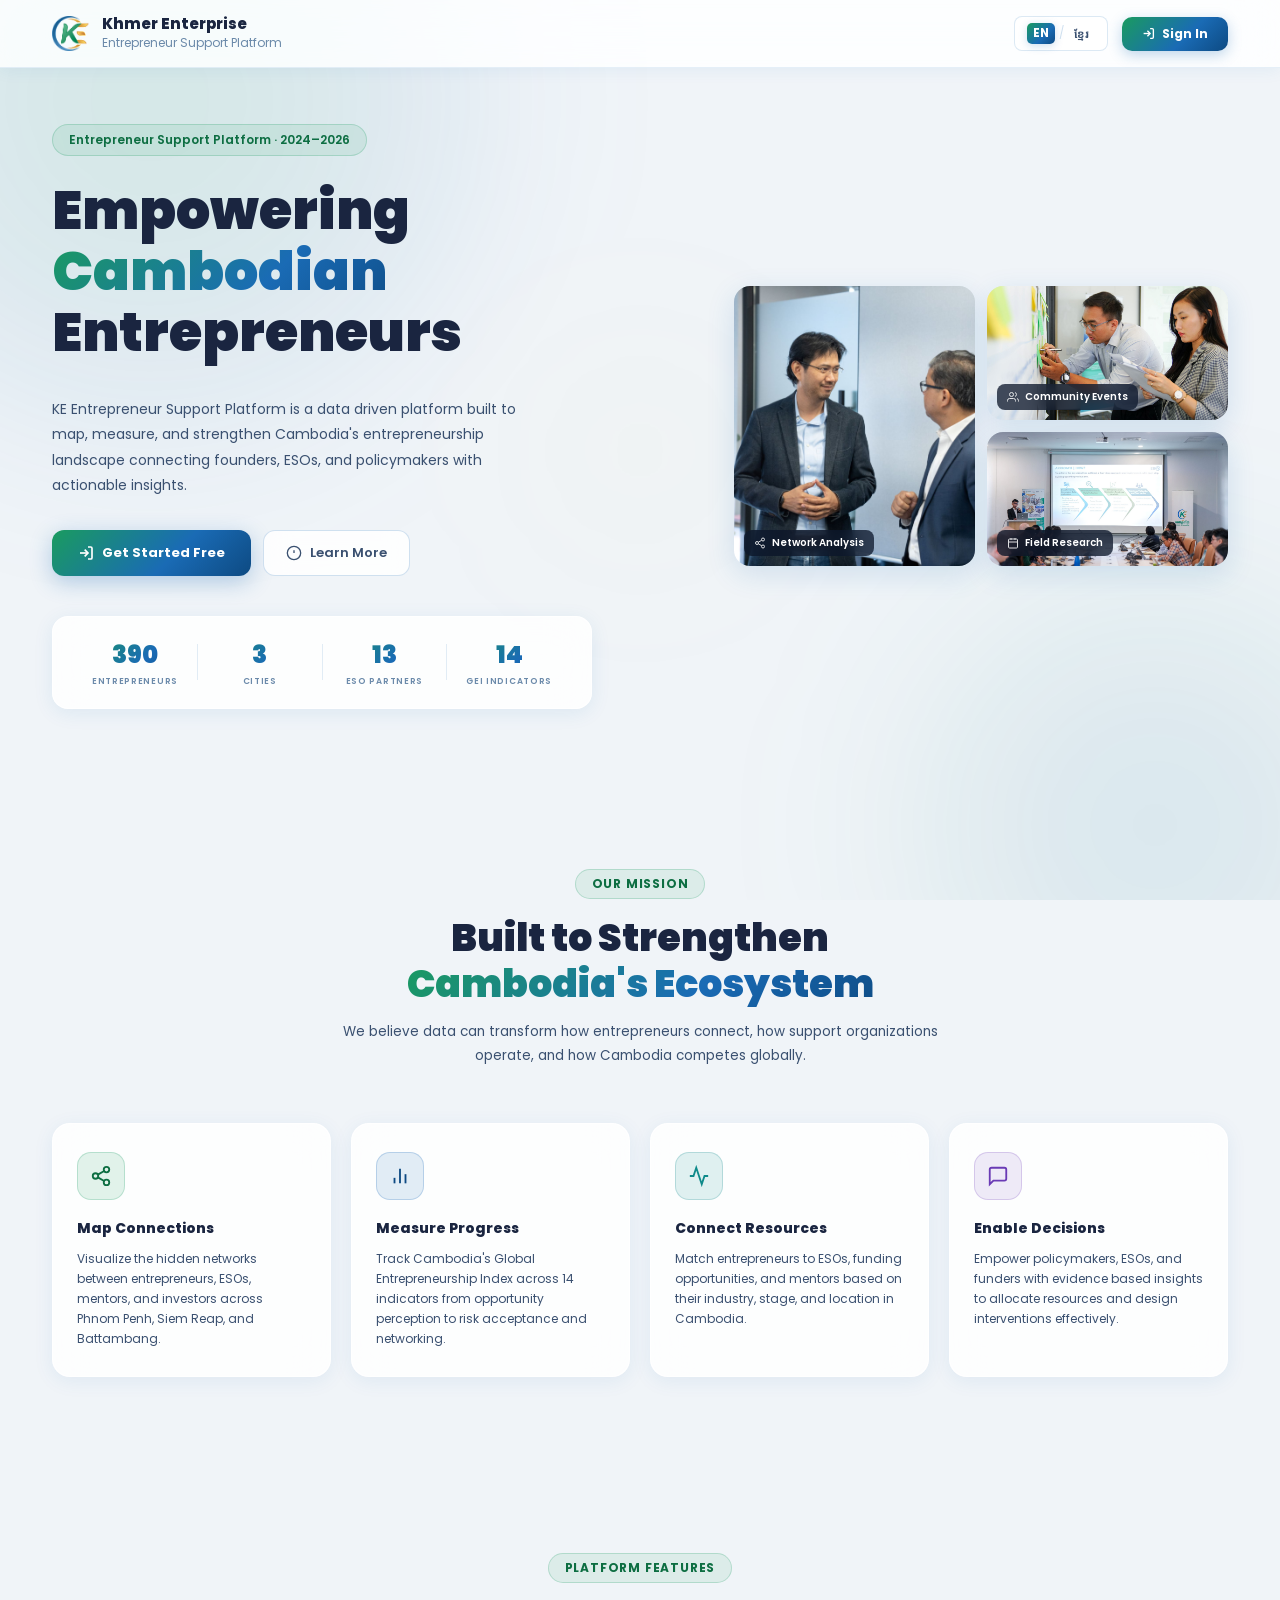
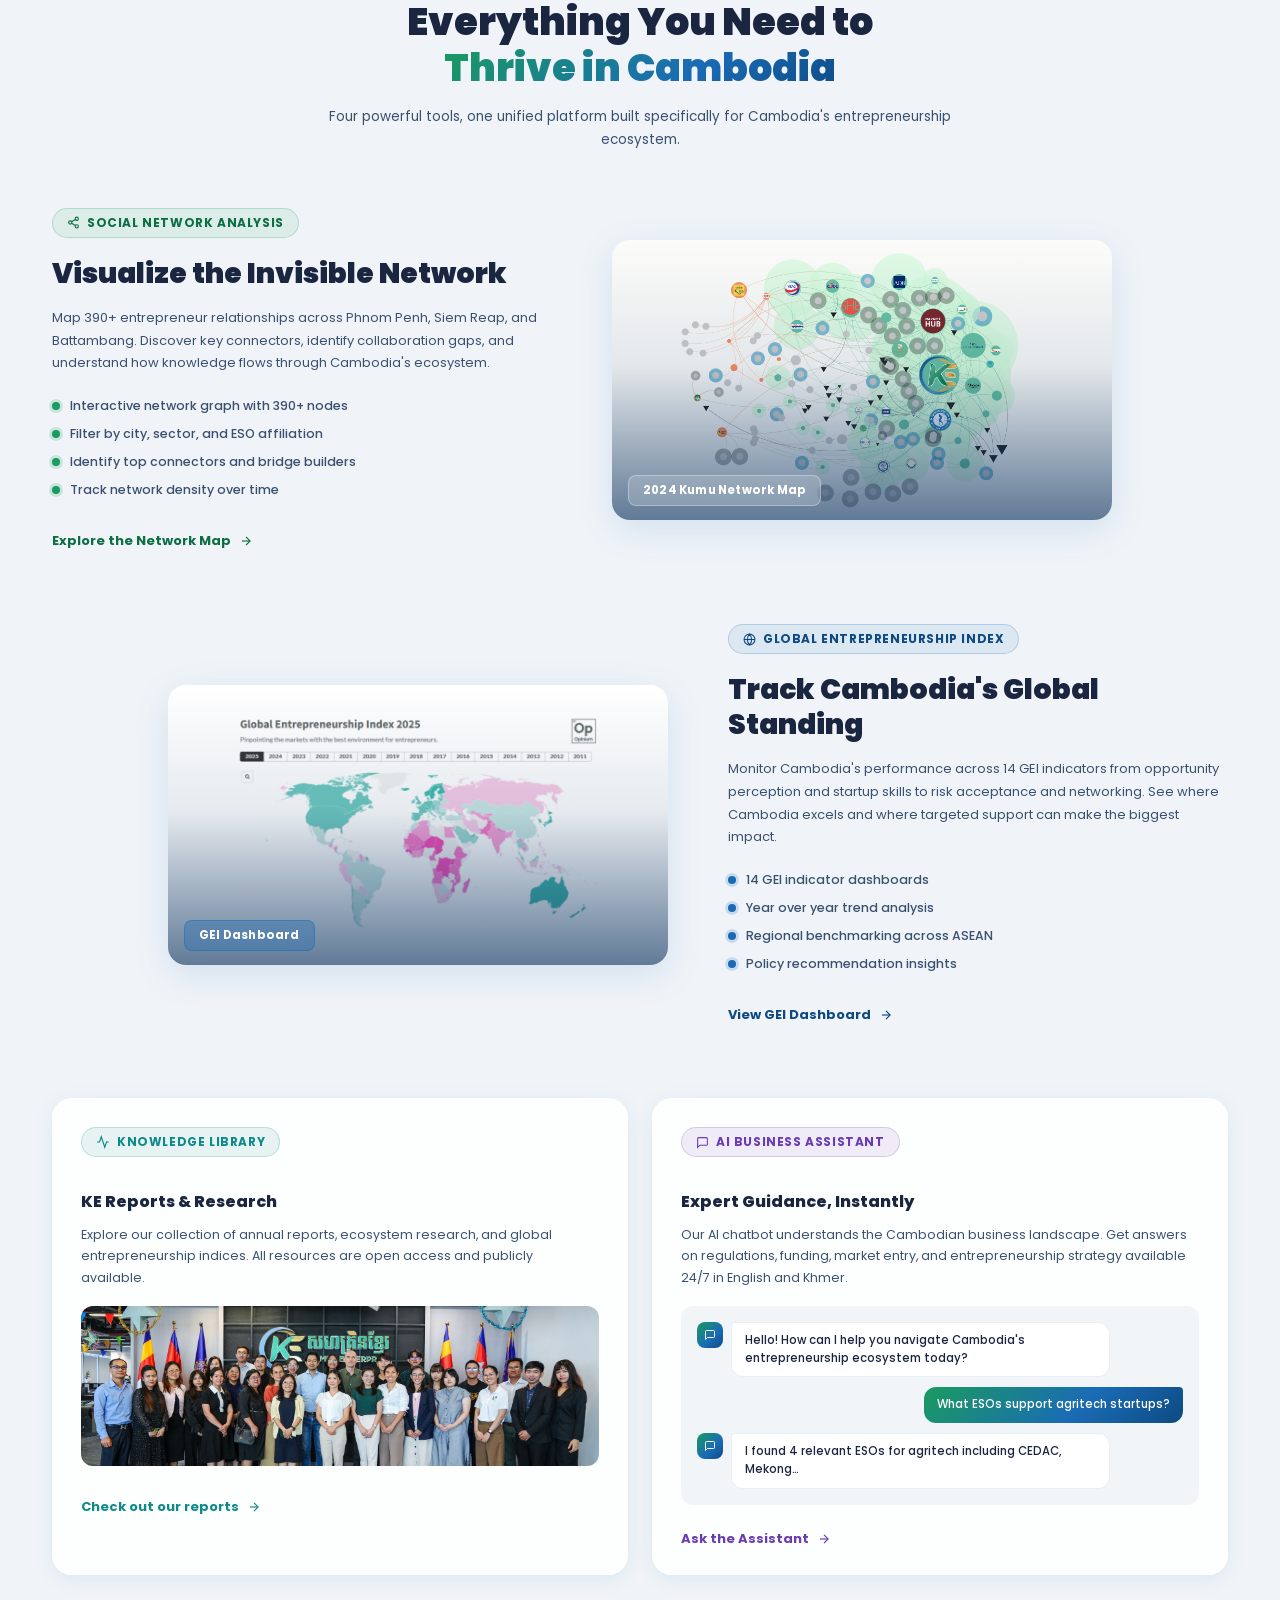
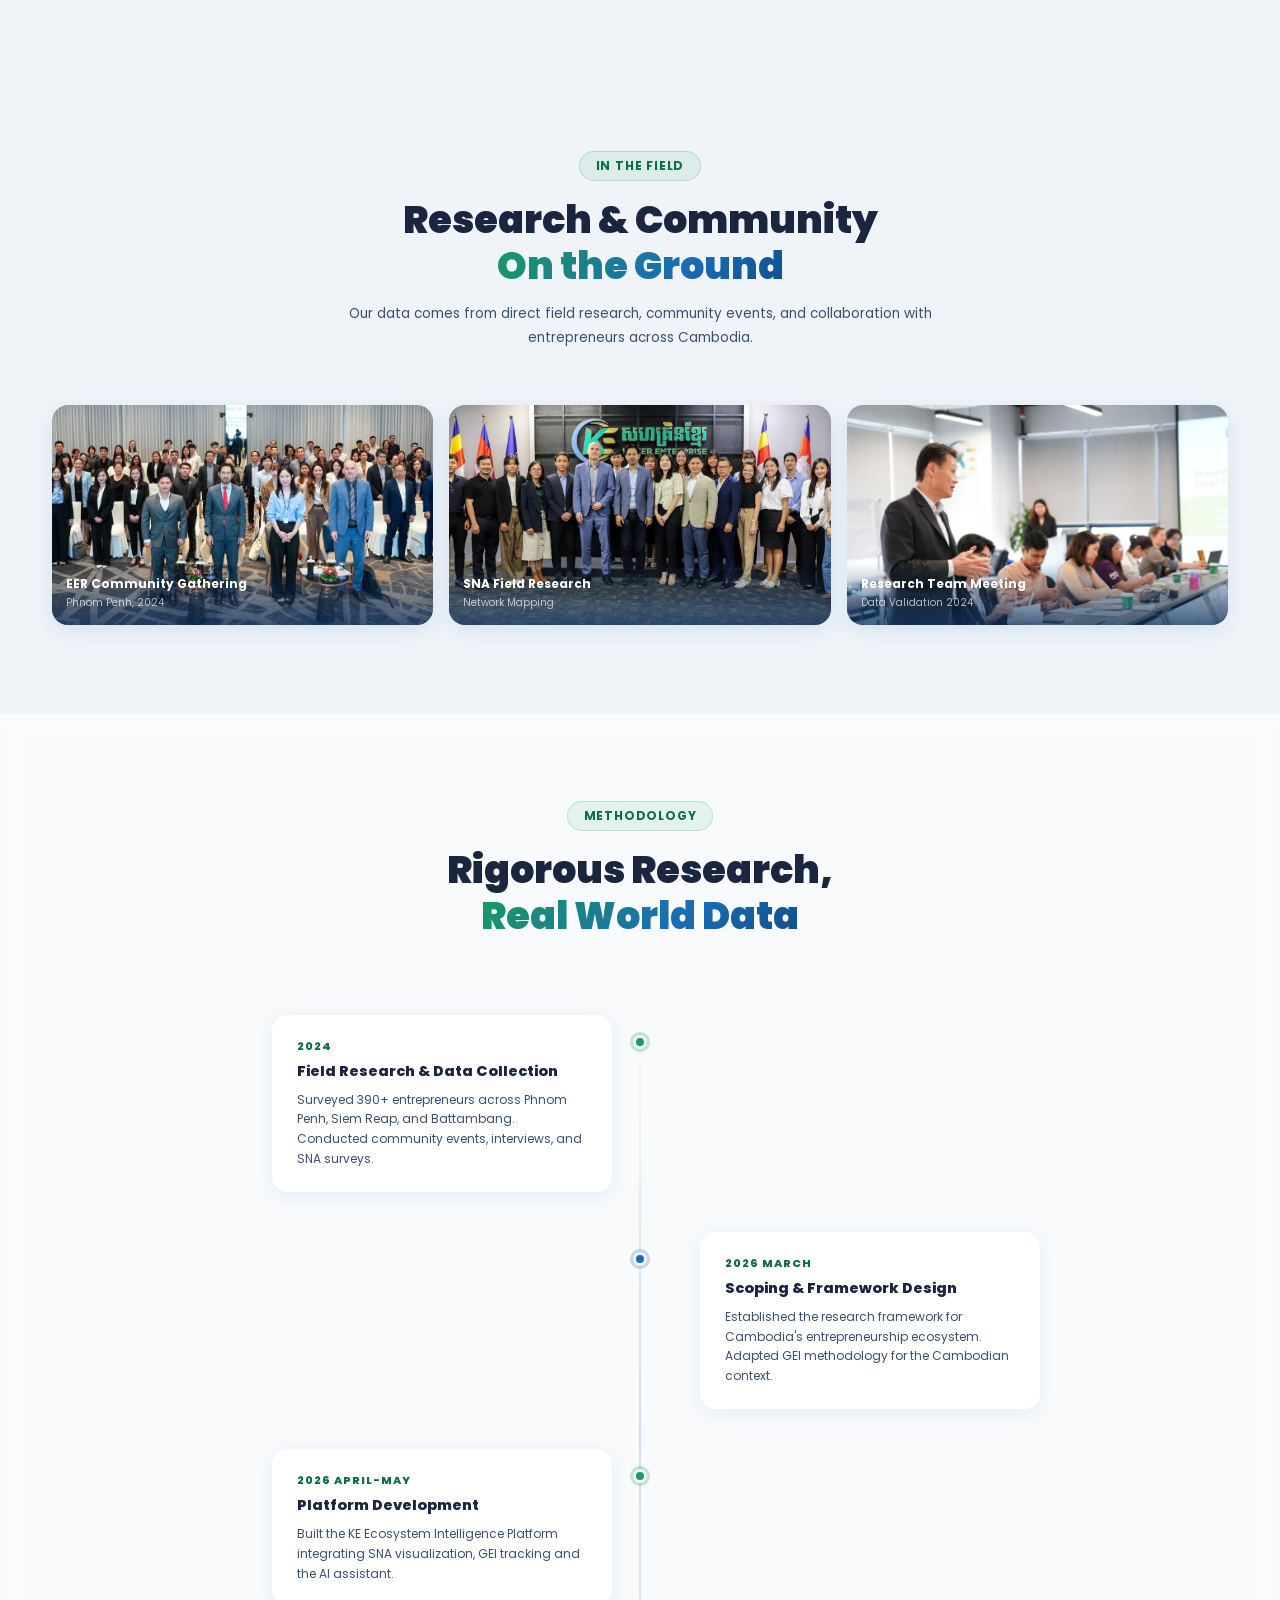
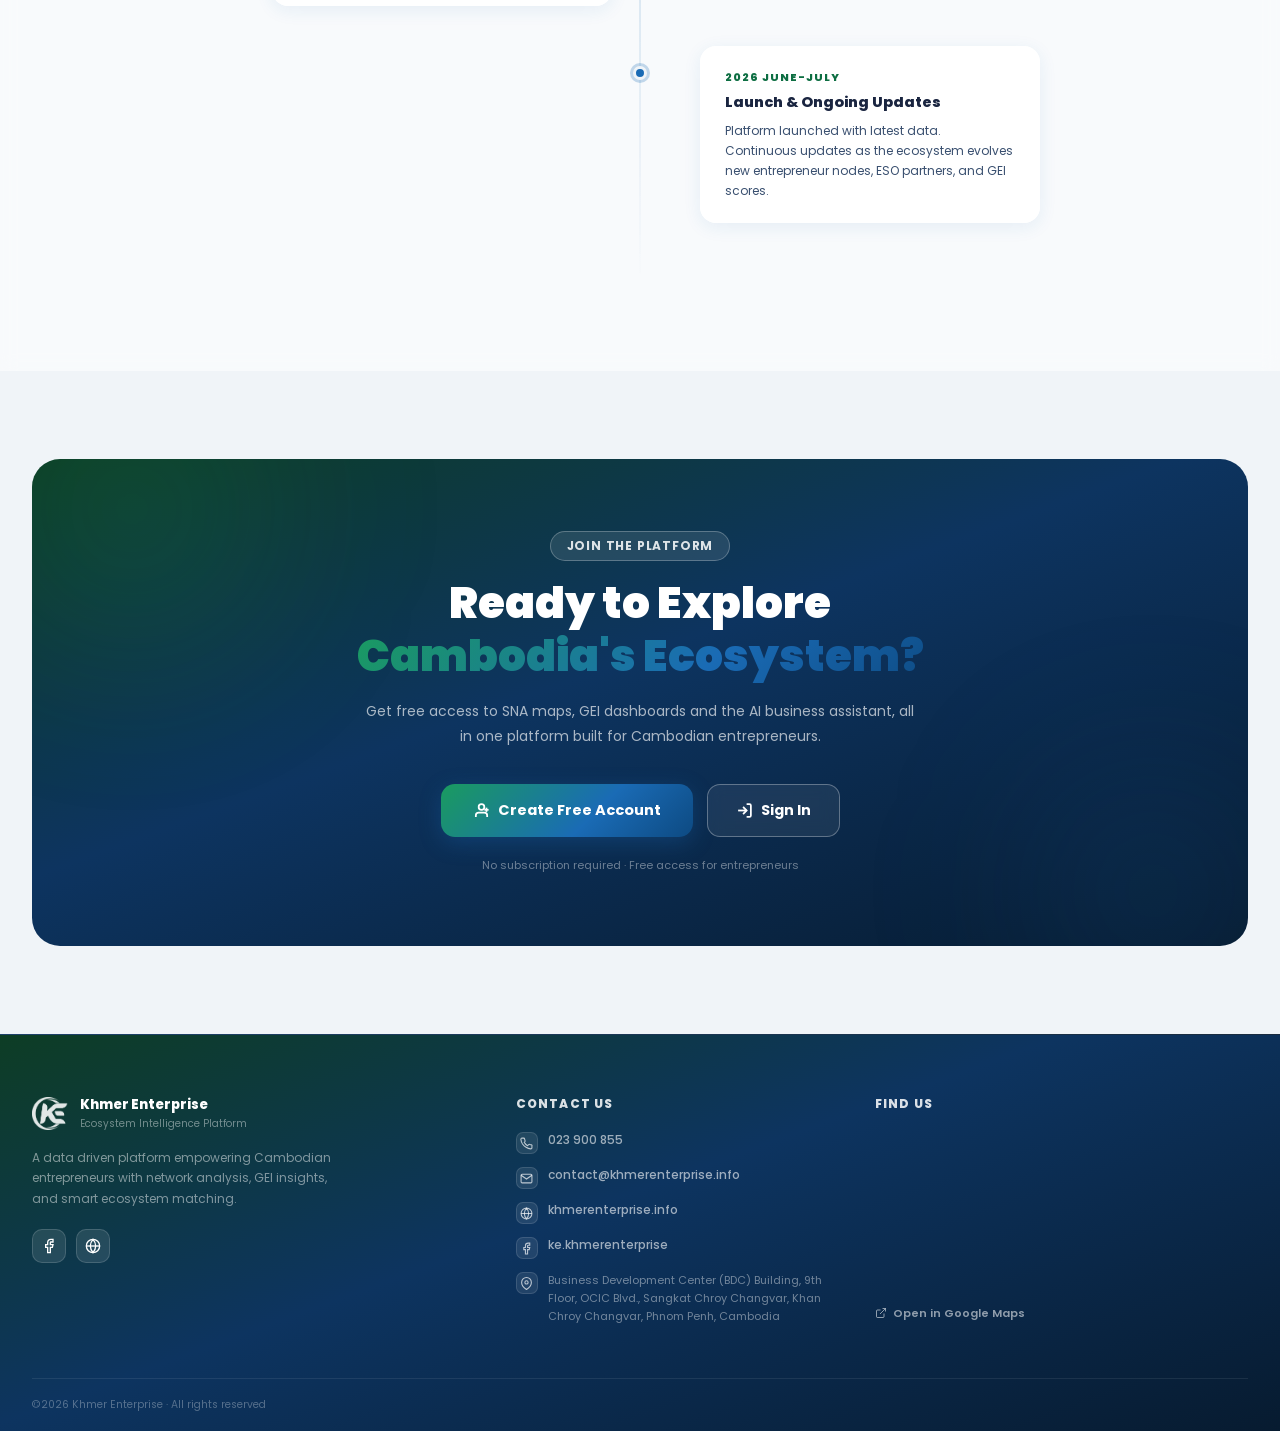
==== index.html @ 66e8ca87 "heh" ====
<!DOCTYPE html>
<html lang="en">
<head>
<meta charset="UTF-8">
<meta name="viewport" content="width=device-width, initial-scale=1.0">
<title>KE · About — Entrepreneur Support Platform</title>
<link href="https://fonts.googleapis.com/css2?family=Poppins:wght@300;400;500;600;700;800;900&family=Noto+Sans+Khmer:wght@300;400;500;600;700;800&display=swap" rel="stylesheet">
<link rel="stylesheet" href="css/index.css">
<link rel="icon" type="image/x-icon" href="images/favicon.ico">
</head>
<body>

<!-- ══════════════════════════════ BACKGROUND ══════════════════════════════ -->
<div class="bg-layer">
  <div class="bg-orb bg-orb-1"></div>
  <div class="bg-orb bg-orb-2"></div>
  <div class="bg-orb bg-orb-3"></div>
  <div class="bg-grid"></div>
</div>

<!-- ══════════════════════════════ NAV ══════════════════════════════ -->
<nav class="nav" id="main-nav">
  <div class="nav-inner">
    <a class="nav-logo">
      <img src="images/logo_KE.png" alt="KE" class="nav-logo-img">
      <div>
        <div class="nav-brand">Khmer Enterprise</div>
        <div class="nav-sub">Entrepreneur Support Platform</div>
      </div>
    </a>

    <div class="nav-links" id="nav-links">
      <!-- Language Toggle -->
      <button class="lang-toggle" id="lang-toggle" onclick="toggleLanguage()" aria-label="Toggle language">
        <span class="lang-option lang-option-en active">EN</span>
        <span class="lang-divider">/</span>
        <span class="lang-option lang-option-kh">ខ្មែរ</span>
      </button>

      <a href="login.html" class="nav-cta">
        <svg xmlns="http://www.w3.org/2000/svg" width="13" height="13" viewBox="0 0 24 24" fill="none" stroke="currentColor" stroke-width="2.5"><path d="M15 3h4a2 2 0 0 1 2 2v14a2 2 0 0 1-2 2h-4"/><polyline points="10 17 15 12 10 7"/><line x1="15" y1="12" x2="3" y2="12"/></svg>
        <span lang-key="nav.signin">Sign In</span>
      </a>
    </div>

    <button class="hamburger" id="hamburger" onclick="toggleMenu()" aria-label="Menu">
      <span></span><span></span><span></span>
    </button>
  </div>
</nav>

<!-- ══════════════════════════════ HERO ══════════════════════════════ -->
<section class="hero">
  <div class="hero-inner">
    <div class="hero-badge" data-aos="fade-up" lang-key="hero.badge">
      Entrepreneur Support Platform · 2024–2026
    </div>
    <h1 class="hero-title" data-aos="fade-up" data-aos-delay="80">
      <span lang-key="hero.title.line1">Empowering</span><br>
      <span class="gradient-text" lang-key="hero.title.line2">Cambodian</span><br>
      <span lang-key="hero.title.line3">Entrepreneurs</span>
    </h1>
    <p class="hero-desc" data-aos="fade-up" data-aos-delay="160" lang-key="hero.desc">
      KE Entrepreneur Support Platform is a data driven platform built to map, measure, and strengthen Cambodia's entrepreneurship landscape connecting founders, ESOs, and policymakers with actionable insights.
    </p>
    <div class="hero-actions" data-aos="fade-up" data-aos-delay="240">
      <a href="login.html" class="btn-primary">
        <svg xmlns="http://www.w3.org/2000/svg" width="16" height="16" viewBox="0 0 24 24" fill="none" stroke="currentColor" stroke-width="2.5"><path d="M15 3h4a2 2 0 0 1 2 2v14a2 2 0 0 1-2 2h-4"/><polyline points="10 17 15 12 10 7"/><line x1="15" y1="12" x2="3" y2="12"/></svg>
        <span lang-key="hero.cta.primary">Get Started Free</span>
      </a>
      <a href="#mission" class="btn-ghost">
        <svg xmlns="http://www.w3.org/2000/svg" width="16" height="16" viewBox="0 0 24 24" fill="none" stroke="currentColor" stroke-width="2"><circle cx="12" cy="12" r="10"/><line x1="12" y1="8" x2="12" y2="12"/><line x1="12" y1="16" x2="12.01" y2="16"/></svg>
        <span lang-key="hero.cta.secondary">Learn More</span>
      </a>
    </div>
    <div class="hero-stats" data-aos="fade-up" data-aos-delay="320">
      <div class="hero-stat">
        <div class="hero-stat-val" data-count="390">0</div>
        <div class="hero-stat-label" lang-key="hero.stat1.label">Entrepreneurs</div>
      </div>
      <div class="hero-stat-sep"></div>
      <div class="hero-stat">
        <div class="hero-stat-val" data-count="3">0</div>
        <div class="hero-stat-label" lang-key="hero.stat2.label">Cities</div>
      </div>
      <div class="hero-stat-sep"></div>
      <div class="hero-stat">
        <div class="hero-stat-val" data-suffix="+">13</div>
        <div class="hero-stat-label" lang-key="hero.stat3.label">ESO Partners</div>
      </div>
      <div class="hero-stat-sep"></div>
      <div class="hero-stat">
        <div class="hero-stat-val" data-count="14">0</div>
        <div class="hero-stat-label" lang-key="hero.stat4.label">GEI Indicators</div>
      </div>
    </div>
  </div>

  <!-- Hero visual — improved photo collage -->
  <div class="hero-visual" data-aos="fade-left" data-aos-delay="200">
    <div class="photo-grid">
      <div class="photo-card photo-main">
        <img src="images/EBN_2.jpg" alt="SNA Network Visualization" loading="lazy">
        <div class="photo-label">
          <svg xmlns="http://www.w3.org/2000/svg" width="12" height="12" viewBox="0 0 24 24" fill="none" stroke="currentColor" stroke-width="2"><circle cx="18" cy="5" r="3"/><circle cx="6" cy="12" r="3"/><circle cx="18" cy="19" r="3"/><line x1="8.59" y1="13.51" x2="15.42" y2="17.49"/><line x1="15.41" y1="6.51" x2="8.59" y2="10.49"/></svg>
          <span lang-key="hero.photo1.label">Network Analysis</span>
        </div>
      </div>
      <div class="photo-card photo-top-right">
        <img src="images/EBN_1.jpg" alt="EER Event Gathering" loading="lazy">
        <div class="photo-label">
          <svg xmlns="http://www.w3.org/2000/svg" width="12" height="12" viewBox="0 0 24 24" fill="none" stroke="currentColor" stroke-width="2"><path d="M17 21v-2a4 4 0 0 0-4-4H5a4 4 0 0 0-4 4v2"/><circle cx="9" cy="7" r="4"/><path d="M23 21v-2a4 4 0 0 0-3-3.87"/><path d="M16 3.13a4 4 0 0 1 0 7.75"/></svg>
          <span lang-key="hero.photo2.label">Community Events</span>
        </div>
      </div>
      <div class="photo-card photo-bottom-right">
        <img src="images/EBN_3.jpg" alt="SNA Meeting Update" loading="lazy">
        <div class="photo-label">
          <svg xmlns="http://www.w3.org/2000/svg" width="12" height="12" viewBox="0 0 24 24" fill="none" stroke="currentColor" stroke-width="2"><rect x="3" y="4" width="18" height="18" rx="2" ry="2"/><line x1="16" y1="2" x2="16" y2="6"/><line x1="8" y1="2" x2="8" y2="6"/><line x1="3" y1="10" x2="21" y2="10"/></svg>
          <span lang-key="hero.photo3.label">Field Research</span>
        </div>
      </div>
    </div>
  </div>
</section>

<!-- ══════════════════════════════ MISSION ══════════════════════════════ -->
<section class="section" id="mission">
  <div class="section-inner">
    <div class="section-header" data-aos="fade-up">
      <div class="section-badge" lang-key="mission.badge">Our Mission</div>
      <h2 class="section-title">
        <span lang-key="mission.title.line1">Built to Strengthen</span><br>
        <span class="gradient-text" lang-key="mission.title.line2">Cambodia's Ecosystem</span>
      </h2>
      <p class="section-desc" lang-key="mission.desc">We believe data can transform how entrepreneurs connect, how support organizations operate, and how Cambodia competes globally.</p>
    </div>

    <div class="mission-grid">
      <div class="mission-card" data-aos="fade-up" data-aos-delay="0">
        <div class="mission-icon mission-icon-green">
          <svg xmlns="http://www.w3.org/2000/svg" width="22" height="22" viewBox="0 0 24 24" fill="none" stroke="currentColor" stroke-width="2"><circle cx="18" cy="5" r="3"/><circle cx="6" cy="12" r="3"/><circle cx="18" cy="19" r="3"/><line x1="8.59" y1="13.51" x2="15.42" y2="17.49"/><line x1="15.41" y1="6.51" x2="8.59" y2="10.49"/></svg>
        </div>
        <h3 lang-key="mission.card1.title">Map Connections</h3>
        <p lang-key="mission.card1.desc">Visualize the hidden networks between entrepreneurs, ESOs, mentors, and investors across Phnom Penh, Siem Reap, and Battambang.</p>
      </div>
      <div class="mission-card" data-aos="fade-up" data-aos-delay="80">
        <div class="mission-icon mission-icon-blue">
          <svg xmlns="http://www.w3.org/2000/svg" width="22" height="22" viewBox="0 0 24 24" fill="none" stroke="currentColor" stroke-width="2"><line x1="18" y1="20" x2="18" y2="10"/><line x1="12" y1="20" x2="12" y2="4"/><line x1="6" y1="20" x2="6" y2="14"/></svg>
        </div>
        <h3 lang-key="mission.card2.title">Measure Progress</h3>
        <p lang-key="mission.card2.desc">Track Cambodia's Global Entrepreneurship Index across 14 indicators from opportunity perception to risk acceptance and networking.</p>
      </div>
      <div class="mission-card" data-aos="fade-up" data-aos-delay="160">
        <div class="mission-icon mission-icon-teal">
          <svg xmlns="http://www.w3.org/2000/svg" width="22" height="22" viewBox="0 0 24 24" fill="none" stroke="currentColor" stroke-width="2"><polyline points="22 12 18 12 15 21 9 3 6 12 2 12"/></svg>
        </div>
        <h3 lang-key="mission.card3.title">Connect Resources</h3>
        <p lang-key="mission.card3.desc">Match entrepreneurs to ESOs, funding opportunities, and mentors based on their industry, stage, and location in Cambodia.</p>
      </div>
      <div class="mission-card" data-aos="fade-up" data-aos-delay="240">
        <div class="mission-icon mission-icon-purple">
          <svg xmlns="http://www.w3.org/2000/svg" width="22" height="22" viewBox="0 0 24 24" fill="none" stroke="currentColor" stroke-width="2"><path d="M21 15a2 2 0 0 1-2 2H7l-4 4V5a2 2 0 0 1 2-2h14a2 2 0 0 1 2 2z"/></svg>
        </div>
        <h3 lang-key="mission.card4.title">Enable Decisions</h3>
        <p lang-key="mission.card4.desc">Empower policymakers, ESOs, and funders with evidence based insights to allocate resources and design interventions effectively.</p>
      </div>
    </div>
  </div>
</section>

<!-- ══════════════════════════════ PLATFORM ══════════════════════════════ -->
<section class="section" id="platform">
  <div class="section-inner">
    <div class="section-header" data-aos="fade-up">
      <div class="section-badge" lang-key="platform.badge">Platform Features</div>
      <h2 class="section-title">
        <span lang-key="platform.title.line1">Everything You Need to</span><br>
        <span class="gradient-text" lang-key="platform.title.line2">Thrive in Cambodia</span>
      </h2>
      <p class="section-desc" lang-key="platform.desc">Four powerful tools, one unified platform built specifically for Cambodia's entrepreneurship ecosystem.</p>
    </div>

    <!-- Feature 1 -->
    <div class="feature-row" data-aos="fade-up">
      <div class="feature-content">
        <div class="feature-tag">
          <svg xmlns="http://www.w3.org/2000/svg" width="13" height="13" viewBox="0 0 24 24" fill="none" stroke="currentColor" stroke-width="2"><circle cx="18" cy="5" r="3"/><circle cx="6" cy="12" r="3"/><circle cx="18" cy="19" r="3"/><line x1="8.59" y1="13.51" x2="15.42" y2="17.49"/><line x1="15.41" y1="6.51" x2="8.59" y2="10.49"/></svg>
          <span lang-key="feature1.tag">Social Network Analysis</span>
        </div>
        <h2 class="feature-title" lang-key="feature1.title">Visualize the Invisible Network</h2>
        <p class="feature-desc" lang-key="feature1.desc">Map 390+ entrepreneur relationships across Phnom Penh, Siem Reap, and Battambang. Discover key connectors, identify collaboration gaps, and understand how knowledge flows through Cambodia's ecosystem.</p>
        <ul class="feature-list">
          <li><span class="check-dot"></span><span lang-key="feature1.li1">Interactive network graph with 390+ nodes</span></li>
          <li><span class="check-dot"></span><span lang-key="feature1.li2">Filter by city, sector, and ESO affiliation</span></li>
          <li><span class="check-dot"></span><span lang-key="feature1.li3">Identify top connectors and bridge builders</span></li>
          <li><span class="check-dot"></span><span lang-key="feature1.li4">Track network density over time</span></li>
        </ul>
        <a href="login.html" class="feature-link">
          <span lang-key="feature1.link">Explore the Network Map</span>
          <svg xmlns="http://www.w3.org/2000/svg" width="14" height="14" viewBox="0 0 24 24" fill="none" stroke="currentColor" stroke-width="2"><line x1="5" y1="12" x2="19" y2="12"/><polyline points="12 5 19 12 12 19"/></svg>
        </a>
      </div>
      <div class="feature-media">
        <div class="media-card media-card-full">
          <img src="images/SNA_2024_kumu_map.png" alt="SNA Network Map" loading="lazy">
          <div class="media-overlay">
            <div class="media-badge" lang-key="media.sna.badge">2024 Kumu Network Map</div>
          </div>
        </div>
      </div>
    </div>

    <!-- Feature 2 -->
    <div class="feature-row feature-row-reverse" data-aos="fade-up">
      <div class="feature-content">
        <div class="feature-tag feature-tag-blue">
          <svg xmlns="http://www.w3.org/2000/svg" width="13" height="13" viewBox="0 0 24 24" fill="none" stroke="currentColor" stroke-width="2"><circle cx="12" cy="12" r="10"/><line x1="2" y1="12" x2="22" y2="12"/><path d="M12 2a15.3 15.3 0 0 1 4 10 15.3 15.3 0 0 1-4 10 15.3 15.3 0 0 1-4-10 15.3 15.3 0 0 1 4-10z"/></svg>
          <span lang-key="feature2.tag">Global Entrepreneurship Index</span>
        </div>
        <h2 class="feature-title" lang-key="feature2.title">Track Cambodia's Global Standing</h2>
        <p class="feature-desc" lang-key="feature2.desc">Monitor Cambodia's performance across 14 GEI indicators from opportunity perception and startup skills to risk acceptance and networking. See where Cambodia excels and where targeted support can make the biggest impact.</p>
        <ul class="feature-list">
          <li><span class="check-dot check-dot-blue"></span><span lang-key="feature2.li1">14 GEI indicator dashboards</span></li>
          <li><span class="check-dot check-dot-blue"></span><span lang-key="feature2.li2">Year over year trend analysis</span></li>
          <li><span class="check-dot check-dot-blue"></span><span lang-key="feature2.li3">Regional benchmarking across ASEAN</span></li>
          <li><span class="check-dot check-dot-blue"></span><span lang-key="feature2.li4">Policy recommendation insights</span></li>
        </ul>
        <a href="login.html" class="feature-link feature-link-blue">
          <span lang-key="feature2.link">View GEI Dashboard</span>
          <svg xmlns="http://www.w3.org/2000/svg" width="14" height="14" viewBox="0 0 24 24" fill="none" stroke="currentColor" stroke-width="2"><line x1="5" y1="12" x2="19" y2="12"/><polyline points="12 5 19 12 12 19"/></svg>
        </a>
      </div>
      <div class="feature-media">
        <div class="media-card media-card-full">
          <img src="images/GEI_3.png" alt="GEI Dashboard" loading="lazy">
          <div class="media-overlay">
            <div class="media-badge media-badge-blue" lang-key="media.gei.badge">GEI Dashboard</div>
          </div>
        </div>
      </div>
    </div>

    <!-- Feature 3 & 4 Dual -->
    <div class="dual-feature-row" data-aos="fade-up">
      <div class="dual-card">
        <div class="feature-tag feature-tag-teal">
          <svg xmlns="http://www.w3.org/2000/svg" width="14" height="14" viewBox="0 0 24 24" fill="none" stroke="currentColor" stroke-width="2"><polyline points="22 12 18 12 15 21 9 3 6 12 2 12"/></svg>
          <span lang-key="feature3.tag">Knowledge Library</span>
        </div>
        <h3 lang-key="feature3.title">KE Reports & Research</h3>
        <p lang-key="feature3.desc">Explore our collection of annual reports, ecosystem research, and global entrepreneurship indices. All resources are open access and publicly available.</p>
        <img src="images/SNA_2.jpg" alt="Ecosystem Matching" loading="lazy" class="dual-img">
        <a href="login.html" class="feature-link feature-link-teal">
          <span lang-key="feature3.link">Check out our reports</span>
          <svg xmlns="http://www.w3.org/2000/svg" width="14" height="14" viewBox="0 0 24 24" fill="none" stroke="currentColor" stroke-width="2"><line x1="5" y1="12" x2="19" y2="12"/><polyline points="12 5 19 12 12 19"/></svg>
        </a>
      </div>
      <div class="dual-card">
        <div class="feature-tag feature-tag-purple">
          <svg xmlns="http://www.w3.org/2000/svg" width="13" height="13" viewBox="0 0 24 24" fill="none" stroke="currentColor" stroke-width="2"><path d="M21 15a2 2 0 0 1-2 2H7l-4 4V5a2 2 0 0 1 2-2h14a2 2 0 0 1 2 2z"/></svg>
          <span lang-key="feature4.tag">AI Business Assistant</span>
        </div>
        <h3 lang-key="feature4.title">Expert Guidance, Instantly</h3>
        <p lang-key="feature4.desc">Our AI chatbot understands the Cambodian business landscape. Get answers on regulations, funding, market entry, and entrepreneurship strategy available 24/7 in English and Khmer.</p>
        <div class="chatbot-preview">
          <div class="chat-bubble chat-bot">
            <div class="chat-avatar">
              <svg xmlns="http://www.w3.org/2000/svg" width="12" height="12" viewBox="0 0 24 24" fill="none" stroke="currentColor" stroke-width="2"><path d="M21 15a2 2 0 0 1-2 2H7l-4 4V5a2 2 0 0 1 2-2h14a2 2 0 0 1 2 2z"/></svg>
            </div>
            <div class="chat-text" lang-key="feature4.chat1">Hello! How can I help you navigate Cambodia's entrepreneurship ecosystem today?</div>
          </div>
          <div class="chat-bubble chat-user">
            <div class="chat-text" lang-key="feature4.chat2">What ESOs support agritech startups?</div>
          </div>
          <div class="chat-bubble chat-bot">
            <div class="chat-avatar">
              <svg xmlns="http://www.w3.org/2000/svg" width="12" height="12" viewBox="0 0 24 24" fill="none" stroke="currentColor" stroke-width="2"><path d="M21 15a2 2 0 0 1-2 2H7l-4 4V5a2 2 0 0 1 2-2h14a2 2 0 0 1 2 2z"/></svg>
            </div>
            <div class="chat-text" lang-key="feature4.chat3">I found 4 relevant ESOs for agritech including CEDAC, Mekong…</div>
          </div>
        </div>
        <a href="login.html" class="feature-link feature-link-purple">
          <span lang-key="feature4.link">Ask the Assistant</span>
          <svg xmlns="http://www.w3.org/2000/svg" width="14" height="14" viewBox="0 0 24 24" fill="none" stroke="currentColor" stroke-width="2"><line x1="5" y1="12" x2="19" y2="12"/><polyline points="12 5 19 12 12 19"/></svg>
        </a>
      </div>
    </div>
  </div>
</section>

<!-- ══════════════════════════════ GALLERY ══════════════════════════════ -->
<section class="section" id="gallery">
  <div class="section-inner">
    <div class="section-header" data-aos="fade-up">
      <div class="section-badge" lang-key="gallery.badge">In the Field</div>
      <h2 class="section-title">
        <span lang-key="gallery.title.line1">Research &amp; Community</span><br>
        <span class="gradient-text" lang-key="gallery.title.line2">On the Ground</span>
      </h2>
      <p class="section-desc" lang-key="gallery.desc">Our data comes from direct field research, community events, and collaboration with entrepreneurs across Cambodia.</p>
    </div>

    <div class="gallery-grid" data-aos="fade-up" data-aos-delay="100">
      <div class="gallery-item">
        <img src="images/EER_Event_gatering_1.jpg" alt="EER Event Gathering" loading="lazy">
        <div class="gallery-caption">
          <div class="gallery-title" lang-key="gallery.item1.title">EER Community Gathering</div>
          <div class="gallery-sub" lang-key="gallery.item1.sub">Phnom Penh, 2024</div>
        </div>
      </div>
      <div class="gallery-item">
        <img src="images/SNA_1.jpg" alt="SNA Research" loading="lazy">
        <div class="gallery-caption">
          <div class="gallery-title" lang-key="gallery.item2.title">SNA Field Research</div>
          <div class="gallery-sub" lang-key="gallery.item2.sub">Network Mapping</div>
        </div>
      </div>
      <div class="gallery-item">
        <img src="images/SNA_meeting_update.jpg" alt="SNA Meeting" loading="lazy">
        <div class="gallery-caption">
          <div class="gallery-title" lang-key="gallery.item3.title">Research Team Meeting</div>
          <div class="gallery-sub" lang-key="gallery.item3.sub">Data Validation 2024</div>
        </div>
      </div>
    </div>
  </div>
</section>

<!-- ══════════════════════════════ METHODOLOGY ══════════════════════════════ -->
<section class="section section-alt" id="methodology">
  <div class="section-inner">
    <div class="section-header" data-aos="fade-up">
      <div class="section-badge" lang-key="methodology.badge">Methodology</div>
      <h2 class="section-title">
        <span lang-key="methodology.title.line1">Rigorous Research,</span><br>
        <span class="gradient-text" lang-key="methodology.title.line2">Real World Data</span>
      </h2>
    </div>

    <div class="timeline">
      <div class="timeline-line"></div>
      <div class="timeline-item" data-aos="fade-right">
        <div class="timeline-dot tl-green"></div>
        <div class="timeline-card">
          <div class="tl-year" lang-key="methodology.step1.year">2024</div>
          <h4 lang-key="methodology.step1.title">Field Research &amp; Data Collection</h4>
          <p lang-key="methodology.step1.desc">Surveyed 390+ entrepreneurs across Phnom Penh, Siem Reap, and Battambang. Conducted community events, interviews, and SNA surveys.</p>
        </div>
      </div>
      <div class="timeline-item timeline-item-right" data-aos="fade-left">
        <div class="timeline-dot tl-blue"></div>
        <div class="timeline-card">
          <div class="tl-year" lang-key="methodology.step2.year">2026 March</div>
          <h4 lang-key="methodology.step2.title">Scoping &amp; Framework Design</h4>
          <p lang-key="methodology.step2.desc">Established the research framework for Cambodia's entrepreneurship ecosystem. Adapted GEI methodology for the Cambodian context.</p>
        </div>
      </div>
      <div class="timeline-item" data-aos="fade-right">
        <div class="timeline-dot tl-green"></div>
        <div class="timeline-card">
          <div class="tl-year" lang-key="methodology.step3.year">2026 APRIL-MAY</div>
          <h4 lang-key="methodology.step3.title">Platform Development</h4>
          <p lang-key="methodology.step3.desc">Built the KE Ecosystem Intelligence Platform integrating SNA visualization, GEI tracking, ecosystem matching, and the AI assistant.</p>
        </div>
      </div>
      <div class="timeline-item timeline-item-right" data-aos="fade-left">
        <div class="timeline-dot tl-blue"></div>
        <div class="timeline-card">
          <div class="tl-year" lang-key="methodology.step4.year">2026 JUNE-JULY</div>
          <h4 lang-key="methodology.step4.title">Launch &amp; Ongoing Updates</h4>
          <p lang-key="methodology.step4.desc">Platform launched with latest data. Continuous updates as the ecosystem evolves new entrepreneur nodes, ESO partners, and GEI scores.</p>
        </div>
      </div>
    </div>
  </div>
</section>

<!-- ══════════════════════════════ CTA ══════════════════════════════ -->
<section class="section cta-section" id="cta">
  <div class="cta-inner" data-aos="fade-up">
    <div class="cta-bg-orb cta-orb-1"></div>
    <div class="cta-bg-orb cta-orb-2"></div>
    <div class="cta-content">
      <div class="section-badge cta-badge" lang-key="cta.badge">Join the Platform</div>
      <h2 class="cta-title">
        <span lang-key="cta.title.line1">Ready to Explore</span><br>
        <span class="gradient-text" lang-key="cta.title.line2">Cambodia's Ecosystem?</span>
      </h2>
      <p class="cta-desc" lang-key="cta.desc">Get free access to SNA maps, GEI dashboards, ecosystem matching, and the AI business assistant, all in one platform built for Cambodian entrepreneurs.</p>
      <div class="cta-actions">
        <a href="login.html" class="btn-primary btn-large">
          <svg xmlns="http://www.w3.org/2000/svg" width="17" height="17" viewBox="0 0 24 24" fill="none" stroke="currentColor" stroke-width="2.5"><path d="M20 21v-2a4 4 0 0 0-4-4H8a4 4 0 0 0-4 4v2"/><circle cx="12" cy="7" r="4"/><line x1="19" y1="8" x2="19" y2="14"/><line x1="22" y1="11" x2="16" y2="11"/></svg>
          <span lang-key="cta.primary">Create Free Account</span>
        </a>
        <a href="login.html" class="btn-outline-white">
          <svg xmlns="http://www.w3.org/2000/svg" width="17" height="17" viewBox="0 0 24 24" fill="none" stroke="currentColor" stroke-width="2.5"><path d="M15 3h4a2 2 0 0 1 2 2v14a2 2 0 0 1-2 2h-4"/><polyline points="10 17 15 12 10 7"/><line x1="15" y1="12" x2="3" y2="12"/></svg>
          <span lang-key="cta.secondary">Sign In</span>
        </a>
      </div>
      <div class="cta-note" lang-key="cta.note">No subscription required · Free access for entrepreneurs</div>
    </div>
  </div>
</section>

<!-- ══════════════════════════════ FOOTER ══════════════════════════════ -->
<footer class="footer">
  <div class="footer-inner">

    <!-- Brand + Tagline -->
    <div class="footer-col footer-col-brand">
      <div class="footer-brand">
        <img src="images/logo_KE.png" alt="KE" class="footer-logo">
        <div>
          <div class="footer-name">Khmer Enterprise</div>
          <div class="footer-tagline">Ecosystem Intelligence Platform</div>
        </div>
      </div>
      <p class="footer-about" lang-key="footer.about">A data driven platform empowering Cambodian entrepreneurs with network analysis, GEI insights, and smart ecosystem matching.</p>
      <!-- Social -->
      <div class="footer-social">
        <a href="https://www.facebook.com/ke.khmerenterprise" target="_blank" rel="noopener" class="footer-social-btn" aria-label="Facebook">
          <svg xmlns="http://www.w3.org/2000/svg" width="16" height="16" viewBox="0 0 24 24" fill="none" stroke="currentColor" stroke-width="2"><path d="M18 2h-3a5 5 0 0 0-5 5v3H7v4h3v8h4v-8h3l1-4h-4V7a1 1 0 0 1 1-1h3z"/></svg>
        </a>
        <a href="https://khmerenterprise.info" target="_blank" rel="noopener" class="footer-social-btn" aria-label="Website">
          <svg xmlns="http://www.w3.org/2000/svg" width="16" height="16" viewBox="0 0 24 24" fill="none" stroke="currentColor" stroke-width="2"><circle cx="12" cy="12" r="10"/><line x1="2" y1="12" x2="22" y2="12"/><path d="M12 2a15.3 15.3 0 0 1 4 10 15.3 15.3 0 0 1-4 10 15.3 15.3 0 0 1-4-10 15.3 15.3 0 0 1 4-10z"/></svg>
        </a>
      </div>
    </div>

    <!-- Contact Info -->
    <div class="footer-col">
      <div class="footer-col-title" lang-key="footer.contact">Contact Us</div>
      <ul class="footer-contact-list">
        <li>
          <span class="footer-contact-icon">
            <svg xmlns="http://www.w3.org/2000/svg" width="13" height="13" viewBox="0 0 24 24" fill="none" stroke="currentColor" stroke-width="2"><path d="M22 16.92v3a2 2 0 0 1-2.18 2 19.79 19.79 0 0 1-8.63-3.07A19.5 19.5 0 0 1 4.69 13a19.79 19.79 0 0 1-3.07-8.67A2 2 0 0 1 3.6 2.12h3a2 2 0 0 1 2 1.72c.127.96.361 1.903.7 2.81a2 2 0 0 1-.45 2.11L7.91 9.91a16 16 0 0 0 6.12 6.12l1.95-1.95a2 2 0 0 1 2.11-.45c.907.339 1.85.573 2.81.7A2 2 0 0 1 22 16.92z"/></svg>
          </span>
          <a href="tel:023900855">023 900 855</a>
        </li>
        <li>
          <span class="footer-contact-icon">
            <svg xmlns="http://www.w3.org/2000/svg" width="13" height="13" viewBox="0 0 24 24" fill="none" stroke="currentColor" stroke-width="2"><path d="M4 4h16c1.1 0 2 .9 2 2v12c0 1.1-.9 2-2 2H4c-1.1 0-2-.9-2-2V6c0-1.1.9-2 2-2z"/><polyline points="22,6 12,13 2,6"/></svg>
          </span>
          <a href="mailto:contact@khmerenterprise.info">contact@khmerenterprise.info</a>
        </li>
        <li>
          <span class="footer-contact-icon">
            <svg xmlns="http://www.w3.org/2000/svg" width="13" height="13" viewBox="0 0 24 24" fill="none" stroke="currentColor" stroke-width="2"><circle cx="12" cy="12" r="10"/><line x1="2" y1="12" x2="22" y2="12"/><path d="M12 2a15.3 15.3 0 0 1 4 10 15.3 15.3 0 0 1-4 10 15.3 15.3 0 0 1-4-10 15.3 15.3 0 0 1 4-10z"/></svg>
          </span>
          <a href="https://khmerenterprise.info" target="_blank" rel="noopener">khmerenterprise.info</a>
        </li>
        <li>
          <span class="footer-contact-icon">
            <svg xmlns="http://www.w3.org/2000/svg" width="13" height="13" viewBox="0 0 24 24" fill="none" stroke="currentColor" stroke-width="2"><path d="M18 2h-3a5 5 0 0 0-5 5v3H7v4h3v8h4v-8h3l1-4h-4V7a1 1 0 0 1 1-1h3z"/></svg>
          </span>
          <a href="https://www.facebook.com/ke.khmerenterprise" target="_blank" rel="noopener">ke.khmerenterprise</a>
        </li>
        <li class="footer-address-item">
          <span class="footer-contact-icon">
            <svg xmlns="http://www.w3.org/2000/svg" width="13" height="13" viewBox="0 0 24 24" fill="none" stroke="currentColor" stroke-width="2"><path d="M21 10c0 7-9 13-9 13s-9-6-9-13a9 9 0 0 1 18 0z"/><circle cx="12" cy="10" r="3"/></svg>
          </span>
          <span class="footer-address" lang-key="footer.address">Business Development Center (BDC) Building, 9th Floor, OCIC Blvd., Sangkat Chroy Changvar, Khan Chroy Changvar, Phnom Penh, Cambodia</span>
        </li>
      </ul>
    </div>

    <!-- Map -->
    <div class="footer-col footer-col-map">
      <div class="footer-col-title" lang-key="footer.findus">Find Us</div>
      <div class="footer-map-wrap">
        <iframe
          src="https://www.google.com/maps/embed?pb=!1m18!1m12!1m3!1d1706.6!2d104.926001!3d11.5958406!2m3!1f0!2f0!3f0!3m2!1i1024!2i768!4f13.1!3m3!1m2!1s0x3109538c22eb617d%3A0x4e20f616f2bf42e3!2sBusiness%20Development%20Center!5e0!3m2!1sen!2skh!4v1700000000000"
          width="100%"
          height="160"
          style="border:0; border-radius:12px; display:block;"
          allowfullscreen=""
          loading="lazy"
          referrerpolicy="no-referrer-when-downgrade"
          title="KE Office Location"
        ></iframe>
        <a href="https://www.google.com/maps/place/Business+Development+Center/@11.5958406,104.926001,853m" target="_blank" rel="noopener" class="footer-map-link">
          <svg xmlns="http://www.w3.org/2000/svg" width="12" height="12" viewBox="0 0 24 24" fill="none" stroke="currentColor" stroke-width="2"><path d="M18 13v6a2 2 0 0 1-2 2H5a2 2 0 0 1-2-2V8a2 2 0 0 1 2-2h6"/><polyline points="15 3 21 3 21 9"/><line x1="10" y1="14" x2="21" y2="3"/></svg>
          <span lang-key="footer.map.link">Open in Google Maps</span>
        </a>
      </div>
    </div>

  </div>

  <div class="footer-bottom">
    <div class="footer-bottom-inner">
      <div class="footer-copy" lang-key="footer.copyright">©2026 Khmer Enterprise · All rights reserved</div>
    </div>
  </div>
</footer>

<script src="js/index.js"></script>
</body>
</html>
---- css/index.css ----
/* ════════════════════════════════
   KE · About — Index.css
   Professional, clean, responsive
════════════════════════════════ */
:root {
  --green:       #1a9b5f;
  --green-light: #2ecc8a;
  --green-dark:  #0d6e42;
  --blue:        #1a6bb5;
  --blue-dark:   #0d4a82;
  --teal:        #0e8a8a;
  --purple:      #6a3bb5;
  --bg:          #f0f4f8;
  --glass:       rgba(255,255,255,0.84);
  --glass-b:     rgba(255,255,255,0.96);
  --text-dark:   #1a2540;
  --text-mid:    #3a5070;
  --text-light:  #6b8aaa;
  --grad-main:   linear-gradient(135deg,#1a9b5f 0%,#1a6bb5 60%,#0d4a82 100%);
  --grad-deep:   linear-gradient(160deg,#0d3d25 0%,#0d3460 45%,#071b30 100%);
  --nav-h:       68px;
}
* { margin:0; padding:0; box-sizing:border-box; }
html { height:100%; scroll-behavior:smooth; overflow-x:hidden; }
body { font-family:'Poppins',sans-serif; min-height:100vh; background:var(--bg); overflow-x:hidden; color:var(--text-dark); }

/* ── Background ── */
.bg-layer { position:fixed; inset:0; z-index:0; overflow:hidden; pointer-events:none; width:100%; }
.bg-orb { position:absolute; border-radius:50%; pointer-events:none; filter:blur(90px); max-width:100vw; }
.bg-orb-1 {
  width:700px; height:700px; top:-250px; left:-200px;
  background:radial-gradient(circle,rgba(26,155,95,0.14) 0%,rgba(26,107,181,0.08) 60%,transparent 80%);
  animation:orbFloat1 14s ease-in-out infinite;
}
.bg-orb-2 {
  width:550px; height:550px; bottom:-200px; right:-150px;
  background:radial-gradient(circle,rgba(26,107,181,0.12) 0%,rgba(26,155,95,0.06) 60%,transparent 80%);
  animation:orbFloat2 18s ease-in-out infinite;
}
.bg-orb-3 {
  width:320px; height:320px; top:50%; left:50%; margin-left:-160px; margin-top:-160px;
  background:radial-gradient(circle,rgba(200,184,0,0.04) 0%,transparent 70%);
  animation:orbFloat3 22s ease-in-out infinite;
}
.bg-grid {
  display: none;
}
@keyframes orbFloat1 { 0%,100%{transform:translate(0,0)} 50%{transform:translate(28px,-22px)} }
@keyframes orbFloat2 { 0%,100%{transform:translate(0,0)} 50%{transform:translate(-22px,28px)} }
@keyframes orbFloat3 { 0%,100%{transform:translate(0,0)} 50%{transform:translate(18px,-28px)} }

/* ════ NAV ════ */
.nav {
  position:fixed; top:0; left:0; right:0; z-index:100;
  height:var(--nav-h); background:var(--glass);
  backdrop-filter:blur(24px) saturate(180%);
  border-bottom:1px solid rgba(26,107,181,0.10);
  box-shadow:0 2px 16px rgba(26,107,181,0.07);
  transition:box-shadow 0.3s;
}
.nav.scrolled { box-shadow:0 6px 32px rgba(26,107,181,0.15); }
.nav-inner {
  max-width:1240px; margin:0 auto; padding:0 32px;
  height:100%; display:flex; align-items:center; justify-content:space-between; gap:20px;
}
.nav-logo { display:flex; align-items:center; gap:12px; text-decoration:none; flex-shrink:0; }
.nav-logo-img { width:38px; height:38px; object-fit:contain; }
.nav-brand { font-size:15px; font-weight:800; color:var(--text-dark); line-height:1.2; }
.nav-sub   { font-size:12px; color:var(--text-light); margin-top:1px; }
.nav-links { display:flex; align-items:center; gap:2px; }
.nav-link {
  display:flex; align-items:center; gap:6px; padding:7px 12px;
  border-radius:9px; font-size:12px; font-weight:600;
  color:var(--text-mid); text-decoration:none; transition:all 0.2s; white-space:nowrap;
}
.nav-link svg { opacity:0.65; transition:opacity 0.2s; }
.nav-link:hover { background:rgba(26,107,181,0.07); color:var(--text-dark); }
.nav-link:hover svg { opacity:1; }
.nav-link.active { background:rgba(26,155,95,0.10); color:var(--green-dark); }
.nav-link.active svg { opacity:1; stroke:var(--green); }
.nav-cta {
  display:flex; align-items:center; gap:7px;
  padding:8px 20px; border-radius:10px;
  background:var(--grad-main); color:#fff;
  font-size:12px; font-weight:700; text-decoration:none;
  box-shadow:0 4px 14px rgba(26,107,181,0.28); transition:all 0.22s;
  margin-left:10px; white-space:nowrap;
}
.nav-cta:hover { transform:translateY(-1px); box-shadow:0 6px 20px rgba(26,107,181,0.38); }
.hamburger {
  display:none; flex-direction:column; gap:5px;
  background:none; border:none; cursor:pointer; padding:8px; margin-left:4px;
}
.hamburger span { display:block; width:22px; height:2px; background:var(--text-dark); border-radius:2px; transition:all 0.28s; }

/* ════ HERO ════ */
.hero {
  position:relative; z-index:1;
  padding-top:calc(var(--nav-h) + 56px); padding-bottom:72px;
  display:flex; align-items:center; justify-content:space-between;
  gap:48px; max-width:1240px; margin:0 auto;
  padding-left:32px; padding-right:32px;
}
.hero-inner { flex:1; max-width:540px; }
.hero-badge {
  display:inline-flex; align-items:center; gap:8px;
  background:rgba(26,155,95,0.09); border:1px solid rgba(26,155,95,0.22);
  border-radius:999px; padding:6px 16px; font-size:12px; font-weight:600;
  color:var(--green-dark); margin-bottom:24px;
}
.badge-dot {
  width:7px; height:7px; border-radius:50%;
  background:var(--green); animation:pulse 2s ease-in-out infinite;
}
@keyframes pulse { 0%,100%{opacity:1;transform:scale(1)} 50%{opacity:0.5;transform:scale(0.8)} }
.hero-title {
  font-size:clamp(34px,4.5vw,54px); font-weight:900;
  color:var(--text-dark); line-height:1.13; margin-bottom:18px;
  padding-bottom:0.3em;
}
.gradient-text {
  background:var(--grad-main);
  -webkit-background-clip:text; -webkit-text-fill-color:transparent; background-clip:text;
  padding-bottom:0.5em;
}
.hero-desc { font-size:14px; color:var(--text-mid); line-height:1.8; margin-bottom:32px; max-width:480px; }
.hero-actions { display:flex; gap:12px; flex-wrap:wrap; margin-bottom:40px; }
.btn-primary {
  display:inline-flex; align-items:center; gap:8px;
  padding:13px 26px; border-radius:12px; border:none;
  background:var(--grad-main); color:#fff;
  font-family:'Poppins',sans-serif; font-size:13px; font-weight:700;
  text-decoration:none; cursor:pointer; white-space:nowrap;
  box-shadow:0 6px 22px rgba(26,107,181,0.30); transition:all 0.22s;
}
.btn-primary:hover { transform:translateY(-2px); box-shadow:0 10px 30px rgba(26,107,181,0.40); }
.btn-ghost {
  display:inline-flex; align-items:center; gap:8px;
  padding:12px 22px; border-radius:12px;
  border:1.5px solid rgba(26,107,181,0.20); background:var(--glass);
  color:var(--text-mid); font-family:'Poppins',sans-serif;
  font-size:13px; font-weight:600; text-decoration:none; white-space:nowrap;
  backdrop-filter:blur(12px); transition:all 0.22s;
}
.btn-ghost:hover { border-color:rgba(26,107,181,0.38); color:var(--text-dark); transform:translateY(-1px); }
.hero-stats {
  display:flex; align-items:center; justify-content:space-between;
  gap:0; flex-wrap:nowrap;
  padding:20px 28px; border-radius:16px;
  background:var(--glass); backdrop-filter:blur(20px);
  border:1px solid rgba(255,255,255,0.9);
  box-shadow:0 4px 20px rgba(26,107,181,0.09);
  width:100%;
}
.hero-stat { text-align:center; flex:1; min-width:0; }
.hero-stat-val {
  font-size:24px; font-weight:900;
  background:var(--grad-main);
  -webkit-background-clip:text; -webkit-text-fill-color:transparent; background-clip:text;
  white-space:nowrap;
}
.hero-stat-label {
  font-size:8.5px; color:var(--text-light);
  text-transform:uppercase; letter-spacing:0.7px; margin-top:3px;
  white-space:nowrap; overflow:hidden; text-overflow:ellipsis;
  font-weight:600;
}
.hero-stat-sep { width:1px; height:36px; background:rgba(26,107,181,0.12); flex-shrink:0; margin:0 8px; }

/* ══ Hero Visual — improved photo grid ══ */
.hero-visual {
  flex-shrink:0;
  width:clamp(min(320px, 100%), 42%, 500px);
  padding-top:20px;
}

/* 3-photo asymmetric layout */
.photo-grid {
  display:grid;
  grid-template-columns:1fr 1fr;
  grid-template-rows:auto auto;
  gap:12px;
  width:100%;
}

.photo-card {
  border-radius:16px; overflow:hidden; position:relative;
  box-shadow:0 8px 28px rgba(26,107,181,0.15);
  transition:transform 0.3s; cursor:pointer;
  background:#e2e8f0; /* placeholder bg while loading */
}
.photo-card:hover { transform:translateY(-4px); }

/* Main image: spans both rows on the left */
.photo-main {
  grid-column:1 / 2;
  grid-row:1 / 3;
  min-height:280px;
}
/* Top-right */
.photo-top-right {
  grid-column:2 / 3;
  grid-row:1 / 2;
  min-height:133px;
}
/* Bottom-right */
.photo-bottom-right {
  grid-column:2 / 3;
  grid-row:2 / 3;
  min-height:133px;
}

.photo-card img {
  width:100%;
  height:100%;
  object-fit:cover;
  display:block;
  /* fill the card completely */
  position:absolute;
  top:0; left:0;
}

/* Maintain aspect by using padding-bottom trick via min-height above */
.photo-card::before {
  content:'';
  display:block;
}

.photo-label {
  position:absolute; bottom:10px; left:10px;
  display:flex; align-items:center; gap:6px;
  background:rgba(10,20,40,0.75); backdrop-filter:blur(8px);
  border-radius:8px; padding:5px 10px;
  font-size:10px; font-weight:600; color:#fff;
  z-index:1;
}
.photo-label svg { stroke:#fff; opacity:0.85; flex-shrink:0; }

/* ════ SECTIONS ════ */
.section { position:relative; z-index:1; padding:88px 0; }
.section-alt { background:rgba(255,255,255,0.55); backdrop-filter:blur(8px); }
.section-inner { max-width:1240px; margin:0 auto; padding:0 32px; }
.section-header { text-align:center; max-width:640px; margin:0 auto 56px; }
.section-badge {
  display:inline-flex; align-items:center; gap:8px;
  background:rgba(26,155,95,0.09); border:1px solid rgba(26,155,95,0.22);
  border-radius:999px; padding:5px 16px;
  font-size:12px; font-weight:700; color:var(--green-dark);
  text-transform:uppercase; letter-spacing:0.8px; margin-bottom:16px;
}
.section-title { font-size:clamp(26px,3.5vw,38px); font-weight:900; color:var(--text-dark); line-height:1.2; margin-bottom:14px; }
.section-desc { font-size:13.5px; color:var(--text-mid); line-height:1.75; }

/* Mission Grid */
.mission-grid { display:grid; grid-template-columns:repeat(4,1fr); gap:20px; }
.mission-card {
  background:var(--glass); backdrop-filter:blur(20px);
  border:1px solid rgba(255,255,255,0.9);
  border-radius:18px; padding:28px 24px;
  box-shadow:0 4px 20px rgba(26,107,181,0.08);
  transition:transform 0.28s, box-shadow 0.28s;
}
.mission-card:hover { transform:translateY(-6px); box-shadow:0 12px 36px rgba(26,107,181,0.14); }
.mission-icon {
  width:48px; height:48px; border-radius:14px;
  display:flex; align-items:center; justify-content:center; margin-bottom:18px;
}
.mission-icon-green  { background:rgba(26,155,95,0.12); border:1px solid rgba(26,155,95,0.22); }
.mission-icon-green svg { stroke:var(--green-dark); }
.mission-icon-blue   { background:rgba(26,107,181,0.12); border:1px solid rgba(26,107,181,0.22); }
.mission-icon-blue svg { stroke:var(--blue-dark); }
.mission-icon-teal   { background:rgba(14,138,138,0.12); border:1px solid rgba(14,138,138,0.22); }
.mission-icon-teal svg { stroke:var(--teal); }
.mission-icon-purple { background:rgba(106,59,181,0.10); border:1px solid rgba(106,59,181,0.20); }
.mission-icon-purple svg { stroke:var(--purple); }
.mission-card h3 { font-size:14px; font-weight:800; color:var(--text-dark); margin-bottom:10px; }
.mission-card p  { font-size:12px; color:var(--text-mid); line-height:1.65; }

/* Feature Rows */
.feature-row { display:flex; align-items:center; gap:60px; margin-bottom:72px; }
.feature-row-reverse { flex-direction:row-reverse; }
.feature-content { flex:1; max-width:500px; }
.feature-tag {
  display:inline-flex; align-items:center; gap:7px;
  padding:5px 14px; border-radius:999px;
  background:rgba(26,155,95,0.09); border:1px solid rgba(26,155,95,0.22);
  font-size:12px; font-weight:700; color:var(--green-dark);
  margin-bottom:18px; text-transform:uppercase; letter-spacing:0.6px;
}
.feature-tag svg { stroke:var(--green-dark); }
.feature-tag-blue { background:rgba(26,107,181,0.09); border-color:rgba(26,107,181,0.22); color:var(--blue-dark); }
.feature-tag-blue svg { stroke:var(--blue-dark); }
.feature-tag-teal { background:rgba(14,138,138,0.09); border-color:rgba(14,138,138,0.22); color:var(--teal); }
.feature-tag-teal svg { stroke:var(--teal); }
.feature-tag-purple { background:rgba(106,59,181,0.09); border-color:rgba(106,59,181,0.20); color:var(--purple); }
.feature-tag-purple svg { stroke:var(--purple); }
.feature-title { font-size:clamp(20px,2.5vw,28px); font-weight:900; color:var(--text-dark); line-height:1.25; margin-bottom:16px; }
.feature-desc  { font-size:13px; color:var(--text-mid); line-height:1.75; margin-bottom:22px; }
.feature-list  { list-style:none; display:flex; flex-direction:column; gap:10px; margin-bottom:28px; }
.feature-list li { display:flex; align-items:center; gap:10px; font-size:12.5px; color:var(--text-mid); font-weight:500; }
.check-dot {
  width:8px; height:8px; border-radius:50%;
  background:var(--green); flex-shrink:0;
  box-shadow:0 0 0 3px rgba(26,155,95,0.18);
}
.check-dot-blue { background:var(--blue); box-shadow:0 0 0 3px rgba(26,107,181,0.18); }
.feature-link {
  display:inline-flex; align-items:center; gap:8px;
  font-size:13px; font-weight:700; color:var(--green-dark);
  text-decoration:none; transition:gap 0.2s;
}
.feature-link:hover { gap:12px; }
.feature-link-blue   { color:var(--blue-dark); }
.feature-link-teal   { color:var(--teal); }
.feature-link-purple { color:var(--purple); }

/* Feature media */
.feature-media { flex:1; display:flex; flex-direction:column; gap:12px; max-width:500px; }
.media-card {
  border-radius:18px; overflow:hidden; position:relative;
  box-shadow:0 10px 36px rgba(26,107,181,0.14);
  transition:transform 0.3s;
}
.media-card:hover { transform:translateY(-4px); }
.media-card img { width:100%; height:220px; object-fit:cover; display:block; }
.media-card-sm img { height:140px; }
.media-card-full img { height:280px; }

/* ── Media overlay: always visible on mobile, hover-reveal on desktop ── */
.media-overlay {
  position:absolute; inset:0;
  background:linear-gradient(to top,rgba(13,52,96,0.65) 0%,rgba(13,52,96,0.10) 55%,transparent 100%);
  display:flex; align-items:flex-end; padding:14px 16px;
  pointer-events:none;
}
.media-badge {
  display:inline-flex; align-items:center;
  background:rgba(255,255,255,0.18); backdrop-filter:blur(10px);
  border:1px solid rgba(255,255,255,0.32); border-radius:8px;
  padding:6px 14px; font-size:11.5px; font-weight:700; color:#fff;
  white-space:nowrap; letter-spacing:0.2px;
  /* always visible — no opacity trick that breaks on mobile */
}
.media-badge-blue { background:rgba(26,107,181,0.35); border-color:rgba(26,107,181,0.45); }

/* Dual Feature */
.dual-feature-row { display:grid; grid-template-columns:1fr 1fr; gap:24px; }
.dual-card {
  background:var(--glass); backdrop-filter:blur(20px);
  border:1px solid rgba(255,255,255,0.9); border-radius:20px;
  padding:28px 28px 24px; box-shadow:0 4px 20px rgba(26,107,181,0.09);
  transition:transform 0.28s, box-shadow 0.28s;
}
.dual-card:hover { transform:translateY(-4px); box-shadow:0 12px 36px rgba(26,107,181,0.14); }
.dual-card h3 { font-size:16px; font-weight:800; color:var(--text-dark); margin:14px 0 10px; }
.dual-card p  { font-size:12.5px; color:var(--text-mid); line-height:1.7; margin-bottom:18px; }
.dual-img { width:100%; height:160px; object-fit:cover; border-radius:12px; margin-bottom:20px; }

/* Chatbot preview */
.chatbot-preview {
  display:flex; flex-direction:column; gap:10px;
  background:rgba(240,244,248,0.9); border-radius:12px;
  padding:16px; margin-bottom:20px;
}
.chat-bubble { display:flex; align-items:flex-start; gap:8px; }
.chat-user   { flex-direction:row-reverse; }
.chat-avatar {
  width:26px; height:26px; border-radius:8px; flex-shrink:0;
  background:var(--grad-main); display:flex; align-items:center; justify-content:center;
}
.chat-avatar svg { stroke:#fff; }
.chat-text {
  max-width:78%; padding:9px 13px; border-radius:12px;
  font-size:11.5px; line-height:1.55; font-weight:500;
}
.chat-bot .chat-text  { background:#fff; color:var(--text-dark); border:1px solid rgba(26,107,181,0.10); border-radius:4px 12px 12px 12px; }
.chat-user .chat-text { background:var(--grad-main); color:#fff; border-radius:12px 4px 12px 12px; }

/* ════ GALLERY ════ */
.gallery-grid {
  display:grid;
  grid-template-columns:repeat(3,1fr);
  gap:16px;
}
.gallery-item {
  border-radius:16px; overflow:hidden; position:relative;
  box-shadow:0 6px 22px rgba(26,107,181,0.12);
  cursor:pointer; transition:transform 0.3s;
}
.gallery-item:hover { transform:scale(1.02); }
.gallery-item img { width:100%; height:220px; object-fit:cover; display:block; transition:transform 0.4s; }
.gallery-item:hover img { transform:scale(1.06); }
.gallery-item-large {
  grid-column:1 / 3;
}
.gallery-item-large img { height:280px; }
.gallery-caption {
  position:absolute; bottom:0; left:0; right:0;
  padding:12px 14px 14px;
  background:linear-gradient(to top,rgba(13,52,96,0.75) 0%,transparent 100%);
}
.gallery-title { font-size:12px; font-weight:700; color:#fff; }
.gallery-sub   { font-size:10px; color:rgba(255,255,255,0.68); margin-top:2px; }

/* ════ TIMELINE ════ */
.timeline { position:relative; padding:20px 0; max-width:800px; margin:0 auto; }
.timeline-line {
  position:absolute; left:50%; top:0; bottom:0; width:2px;
  background:linear-gradient(to bottom,transparent,rgba(26,107,181,0.20),transparent);
  transform:translateX(-50%);
}
.timeline-item {
  display:flex; align-items:flex-start; gap:24px;
  margin-bottom:40px; position:relative;
  justify-content:flex-end; padding-right:calc(50% + 28px);
}
.timeline-item-right {
  justify-content:flex-start; flex-direction:row-reverse;
  padding-right:0; padding-left:calc(50% + 28px);
}
.timeline-dot {
  position:absolute; left:50%; top:20px; transform:translateX(-50%);
  width:14px; height:14px; border-radius:50%;
  border:3px solid var(--bg); box-shadow:0 0 0 2px rgba(26,107,181,0.3);
}
.tl-green { background:var(--green); box-shadow:0 0 0 3px rgba(26,155,95,0.25); }
.tl-blue  { background:var(--blue); box-shadow:0 0 0 3px rgba(26,107,181,0.25); }
.timeline-card {
  background:var(--glass); backdrop-filter:blur(16px);
  border:1px solid rgba(255,255,255,0.9); border-radius:16px;
  padding:22px 24px; box-shadow:0 4px 18px rgba(26,107,181,0.09);
  max-width:340px;
}
.tl-year { font-size:11px; font-weight:800; color:var(--green-dark); text-transform:uppercase; letter-spacing:1px; margin-bottom:6px; }
.timeline-card h4 { font-size:14.5px; font-weight:800; color:var(--text-dark); margin-bottom:8px; }
.timeline-card p  { font-size:12px; color:var(--text-mid); line-height:1.65; }

/* ════ CTA ════ */
.cta-section { padding:88px 32px; }
.cta-inner {
  max-width:1240px; margin:0 auto;
  background:var(--grad-deep); border-radius:28px;
  padding:72px 48px; text-align:center; position:relative; overflow:hidden;
}
.cta-bg-orb { position:absolute; border-radius:50%; pointer-events:none; filter:blur(80px); }
.cta-orb-1 {
  width:400px; height:400px; top:-150px; left:-100px;
  background:radial-gradient(circle,rgba(26,155,95,0.22) 0%,transparent 70%);
}
.cta-orb-2 {
  width:350px; height:350px; bottom:-120px; right:-80px;
  background:radial-gradient(circle,rgba(26,107,181,0.20) 0%,transparent 70%);
}
.cta-content { position:relative; z-index:1; }
.cta-badge { color:rgba(255,255,255,0.85); border-color:rgba(255,255,255,0.25); background:rgba(255,255,255,0.10); }
.cta-title { font-size:clamp(28px,4vw,44px); font-weight:900; color:#fff; line-height:1.2; margin-bottom:16px; }
.cta-desc { font-size:14px; color:rgba(255,255,255,0.65); line-height:1.75; max-width:560px; margin:0 auto 36px; }
.cta-actions { display:flex; gap:14px; justify-content:center; flex-wrap:wrap; margin-bottom:20px; }
.btn-large { padding:16px 32px; font-size:14.5px; border-radius:14px; }
.btn-outline-white {
  display:inline-flex; align-items:center; gap:8px;
  padding:15px 28px; border-radius:13px;
  border:1.5px solid rgba(255,255,255,0.30); background:rgba(255,255,255,0.07);
  color:#fff; font-family:'Poppins',sans-serif; font-size:14px; font-weight:700;
  text-decoration:none; backdrop-filter:blur(8px); transition:all 0.22s;
}
.btn-outline-white:hover { background:rgba(255,255,255,0.15); border-color:rgba(255,255,255,0.55); }
.cta-note { font-size:11px; color:rgba(255,255,255,0.40); }

/* ════ FOOTER ════ */
.footer {
  position:relative; z-index:1;
  background:var(--grad-deep);
  border-top:1px solid rgba(255,255,255,0.07);
  padding:60px 32px 0;
}
.footer-inner {
  max-width:1240px; margin:0 auto;
  display:grid;
  grid-template-columns:1.4fr 1fr 1.2fr;
  gap:48px;
  padding-bottom:52px;
}
.footer-col-brand { }
.footer-brand { display:flex; align-items:center; gap:12px; margin-bottom:16px; }
.footer-logo { width:36px; height:36px; object-fit:contain; filter:brightness(0) invert(1); opacity:0.88; }
.footer-name    { font-size:13px; font-weight:800; color:#fff; }
.footer-tagline { font-size:10px; color:rgba(255,255,255,0.42); margin-top:1px; }
.footer-about   { font-size:12px; color:rgba(255,255,255,0.48); line-height:1.7; margin-bottom:20px; max-width:300px; }

/* Social buttons */
.footer-social { display:flex; gap:10px; }
.footer-social-btn {
  width:34px; height:34px; border-radius:10px;
  background:rgba(255,255,255,0.10); border:1px solid rgba(255,255,255,0.15);
  display:flex; align-items:center; justify-content:center;
  color:#fff; text-decoration:none; transition:all 0.2s;
}
.footer-social-btn:hover { background:rgba(255,255,255,0.20); transform:translateY(-2px); }
.footer-social-btn svg { stroke:#fff; }

/* Column title */
.footer-col-title {
  font-size:12px; font-weight:800; color:rgba(255,255,255,0.85);
  text-transform:uppercase; letter-spacing:1.2px; margin-bottom:18px;
}

/* Contact list */
.footer-contact-list { list-style:none; display:flex; flex-direction:column; gap:12px; }
.footer-contact-list li { display:flex; align-items:flex-start; gap:10px; }
.footer-contact-icon {
  width:22px; height:22px; border-radius:7px; flex-shrink:0;
  background:rgba(255,255,255,0.09); border:1px solid rgba(255,255,255,0.12);
  display:flex; align-items:center; justify-content:center; margin-top:1px;
}
.footer-contact-icon svg { stroke:rgba(255,255,255,0.70); }
.footer-contact-list a {
  font-size:12px; color:rgba(255,255,255,0.60); text-decoration:none;
  font-weight:500; transition:color 0.2s; line-height:1.5;
}
.footer-contact-list a:hover { color:#fff; }
.footer-address {
  font-size:11px; color:rgba(255,255,255,0.42); line-height:1.65;
  font-weight:400;
}
.footer-address-item { align-items:flex-start; }

/* Map column */
.footer-col-map { }
.footer-map-wrap { }
.footer-map-wrap iframe {
  border-radius:12px;
  overflow:hidden;
  width:100%;
  height:160px;
  border:1px solid rgba(255,255,255,0.10);
  display:block;
  margin-bottom:10px;
  opacity:0.92;
}
.footer-map-link {
  display:inline-flex; align-items:center; gap:6px;
  font-size:11px; font-weight:600; color:rgba(255,255,255,0.55);
  text-decoration:none; transition:color 0.2s;
}
.footer-map-link:hover { color:rgba(255,255,255,0.90); }
.footer-map-link svg { stroke:currentColor; }

/* Footer bottom bar */
.footer-bottom {
  border-top:1px solid rgba(255,255,255,0.08);
  padding:18px 0;
}
.footer-bottom-inner {
  max-width:1240px; margin:0 auto;
  display:flex; align-items:center; justify-content:space-between;
  flex-wrap:wrap; gap:12px;
}
.footer-copy { font-size:10.5px; color:rgba(255,255,255,0.30); }
.footer-bottom-links { display:flex; gap:20px; }
.footer-bottom-links a { font-size:10.5px; color:rgba(255,255,255,0.35); text-decoration:none; font-weight:500; transition:color 0.2s; }
.footer-bottom-links a:hover { color:rgba(255,255,255,0.75); }

/* ════ AOS ANIMATIONS ════ */
[data-aos] { opacity:0; transition:opacity 0.6s ease, transform 0.6s ease; }
[data-aos="fade-up"]    { transform:translateY(28px); }
[data-aos="fade-left"]  { transform:translateX(28px); }
[data-aos="fade-right"] { transform:translateX(-28px); }
[data-aos].aos-animate  { opacity:1; transform:none; }






/* ═══ LANGUAGE TOGGLE ═══ */
.lang-toggle {
  display:inline-flex;
  align-items:center;
  gap:4px;
  padding:6px 12px;
  border-radius:8px;
  border:1.5px solid rgba(26,107,181,0.15);
  background:var(--glass);
  cursor:pointer;
  font-family:'Poppins',sans-serif;
  font-size:11.5px;
  font-weight:700;
  color:var(--text-mid);
  transition:all 0.2s;
  margin-right:2px;
  white-space:nowrap;
}
.lang-toggle:hover {
  border-color:rgba(26,107,181,0.30);
  background:rgba(26,107,181,0.04);
}
.lang-option {
  padding:2px 6px;
  border-radius:5px;
  transition:all 0.2s;
  font-size:11.5px;
  letter-spacing:0.3px;
}
.lang-option.active {
  background:var(--grad-main);
  color:#fff;
  box-shadow:0 2px 8px rgba(26,107,181,0.22);
}
.lang-option-kh {
  font-family:'Noto Sans Khmer','Poppins',sans-serif;
  font-size:11px;
}
.lang-divider {
  color:rgba(26,107,181,0.20);
  font-weight:400;
}

/* When Khmer is active, update body font */
body.lang-kh,
body.lang-kh button,
body.lang-kh a,
body.lang-kh .btn-primary,
body.lang-kh .btn-ghost,
body.lang-kh .btn-outline-white,
body.lang-kh .btn-large,
body.lang-kh .nav-cta,
body.lang-kh .feature-link,
body.lang-kh .cta-note,
body.lang-kh input,
body.lang-kh textarea,
body.lang-kh select {
  font-family: 'Noto Sans Khmer', 'Poppins', sans-serif;
}

/* Force buttons to inherit font when Khmer is active */
body.lang-kh .btn-primary,
body.lang-kh .btn-ghost,
body.lang-kh .btn-outline-white,
body.lang-kh .btn-large,
body.lang-kh .nav-cta {
  font-family: 'Noto Sans Khmer', 'Poppins', sans-serif !important;
}

/* Ensure all text elements inherit */
body.lang-kh * {
  font-family: 'Noto Sans Khmer', 'Poppins', sans-serif;
}

/* ════ RESPONSIVE ════ */

/* 1200px — slightly narrow desktops */
@media (max-width: 1200px) {
  .footer-inner { grid-template-columns:1fr 1fr; gap:36px; }
  .footer-col-map { grid-column:1 / -1; }
  .footer-map-wrap iframe { height:180px; }
}

@media (max-width: 1100px) {
  .hero { flex-direction:column; align-items:flex-start; padding-top:calc(var(--nav-h) + 40px); padding-bottom:60px; gap:40px; }
  .hero-inner { max-width:100%; }
  .hero-visual { width:100%; max-width:580px; align-self:center; padding-top:0; }
  /* Keep photo-main taller relative to side images */
  .photo-main { min-height:300px; }
  .photo-top-right, .photo-bottom-right { min-height:144px; }
  .mission-grid { grid-template-columns:1fr 1fr; }
}

@media (max-width: 900px) {
  .feature-row, .feature-row-reverse { flex-direction:column; gap:36px; }
  .feature-content { max-width:100%; }
  .feature-media { max-width:100%; }
  .dual-feature-row { grid-template-columns:1fr; }
  .gallery-grid { grid-template-columns:1fr 1fr; }
  .gallery-item-large { grid-column:1 / 3; }
  .gallery-item-large img { height:240px; }
  .timeline-line { display:none; }
  .timeline-item, .timeline-item-right {
    padding:0; justify-content:flex-start; flex-direction:column;
  }
  .timeline-dot { display:none; }
  .timeline-card { max-width:100%; }
  .footer-inner { grid-template-columns:1fr 1fr; gap:32px; }
  .footer-col-map { grid-column:1 / -1; }
}

@media (max-width: 768px) {
  :root { --nav-h:58px; }
  
  .nav-links {
    display:none;
    flex-direction:column;
    align-items:flex-start;
    position:absolute;
    top:100%;
    left:0;
    right:0;
    background:var(--glass-b);
    backdrop-filter:blur(24px);
    border-bottom:1px solid rgba(26,107,181,0.12);
    padding:16px 20px;
    gap:4px;
  }
  .nav-links.open { display:flex; }
  
  .lang-toggle {
    align-self:flex-start;
    margin-bottom:8px;
  }
  
  .nav-link, .nav-cta {
    width:100%;
    justify-content:flex-start;
    margin:0;
  }
  .nav-cta { margin-top:8px; }
  
  .hamburger { display:flex; }

  /* Prevent any child from busting out of the viewport */
  .hero, .hero-inner, .hero-stats, .section-inner, .nav-inner {
    max-width:100%;
    overflow-x:hidden;
  }

  .hero { padding-top:calc(var(--nav-h) + 20px); }

  /* ── Hero stats: 4×1 vertical stack on mobile ── */
  .hero-stats {
    flex-direction:column;
    align-items:stretch;
    gap:0;
    padding:8px 16px;
    flex-wrap:nowrap;
    width:100%;
    box-sizing:border-box;
  }
  .hero-stat {
    min-width:0;
    width:100%;
    display:flex;
    align-items:center;
    justify-content:space-between;
    padding:12px 0;
    text-align:left;
  }
  .hero-stat-val { font-size:22px; order:2; }
  .hero-stat-label { font-size:11px; letter-spacing:0.5px; order:1; margin-top:0; }
  /* Replace vertical separators with horizontal rules between rows */
  .hero-stat-sep {
    width:100%; height:1px;
    background:rgba(26,107,181,0.12);
    margin:0;
    flex-shrink:0;
  }

  /* On mobile show hero images as a single column stack */
  .hero-visual {
    display:block;
    width:100%;
    max-width:100%;
  }
  .photo-grid {
    grid-template-columns:1fr;
    gap:10px;
  }
  .photo-main, .photo-top-right, .photo-bottom-right {
    grid-column:1;
    grid-row:auto;
    min-height:200px;
  }

  .mission-grid { grid-template-columns:1fr; }
  .gallery-grid { grid-template-columns:1fr; gap:12px; }
  .gallery-item-large { grid-column:1; }
  .gallery-item-large img, .gallery-item img { height:200px; }
  .cta-inner { padding:48px 24px; border-radius:20px; }
  .section { padding:60px 0; }
  .section-inner { padding:0 20px; }
  .cta-section { padding:60px 20px; }

  /* Footer mobile */
  .footer { padding:48px 20px 0; }
  .footer-inner { grid-template-columns:1fr; gap:32px; padding-bottom:40px; }
  .footer-col-map { grid-column:1; }
  .footer-map-wrap iframe { height:160px; }
  .footer-bottom-inner { flex-direction:column; align-items:flex-start; gap:8px; }
}

@media (max-width: 480px) {
  .hero-actions { flex-direction:column; }
  .btn-primary, .btn-ghost { width:100%; justify-content:center; }
  .section-inner { padding:0 16px; }
  .cta-actions { flex-direction:column; align-items:center; }
  .btn-large, .btn-outline-white { width:100%; justify-content:center; }
  .footer-inner { gap:24px; }
  .footer-bottom-links { gap:14px; }
}
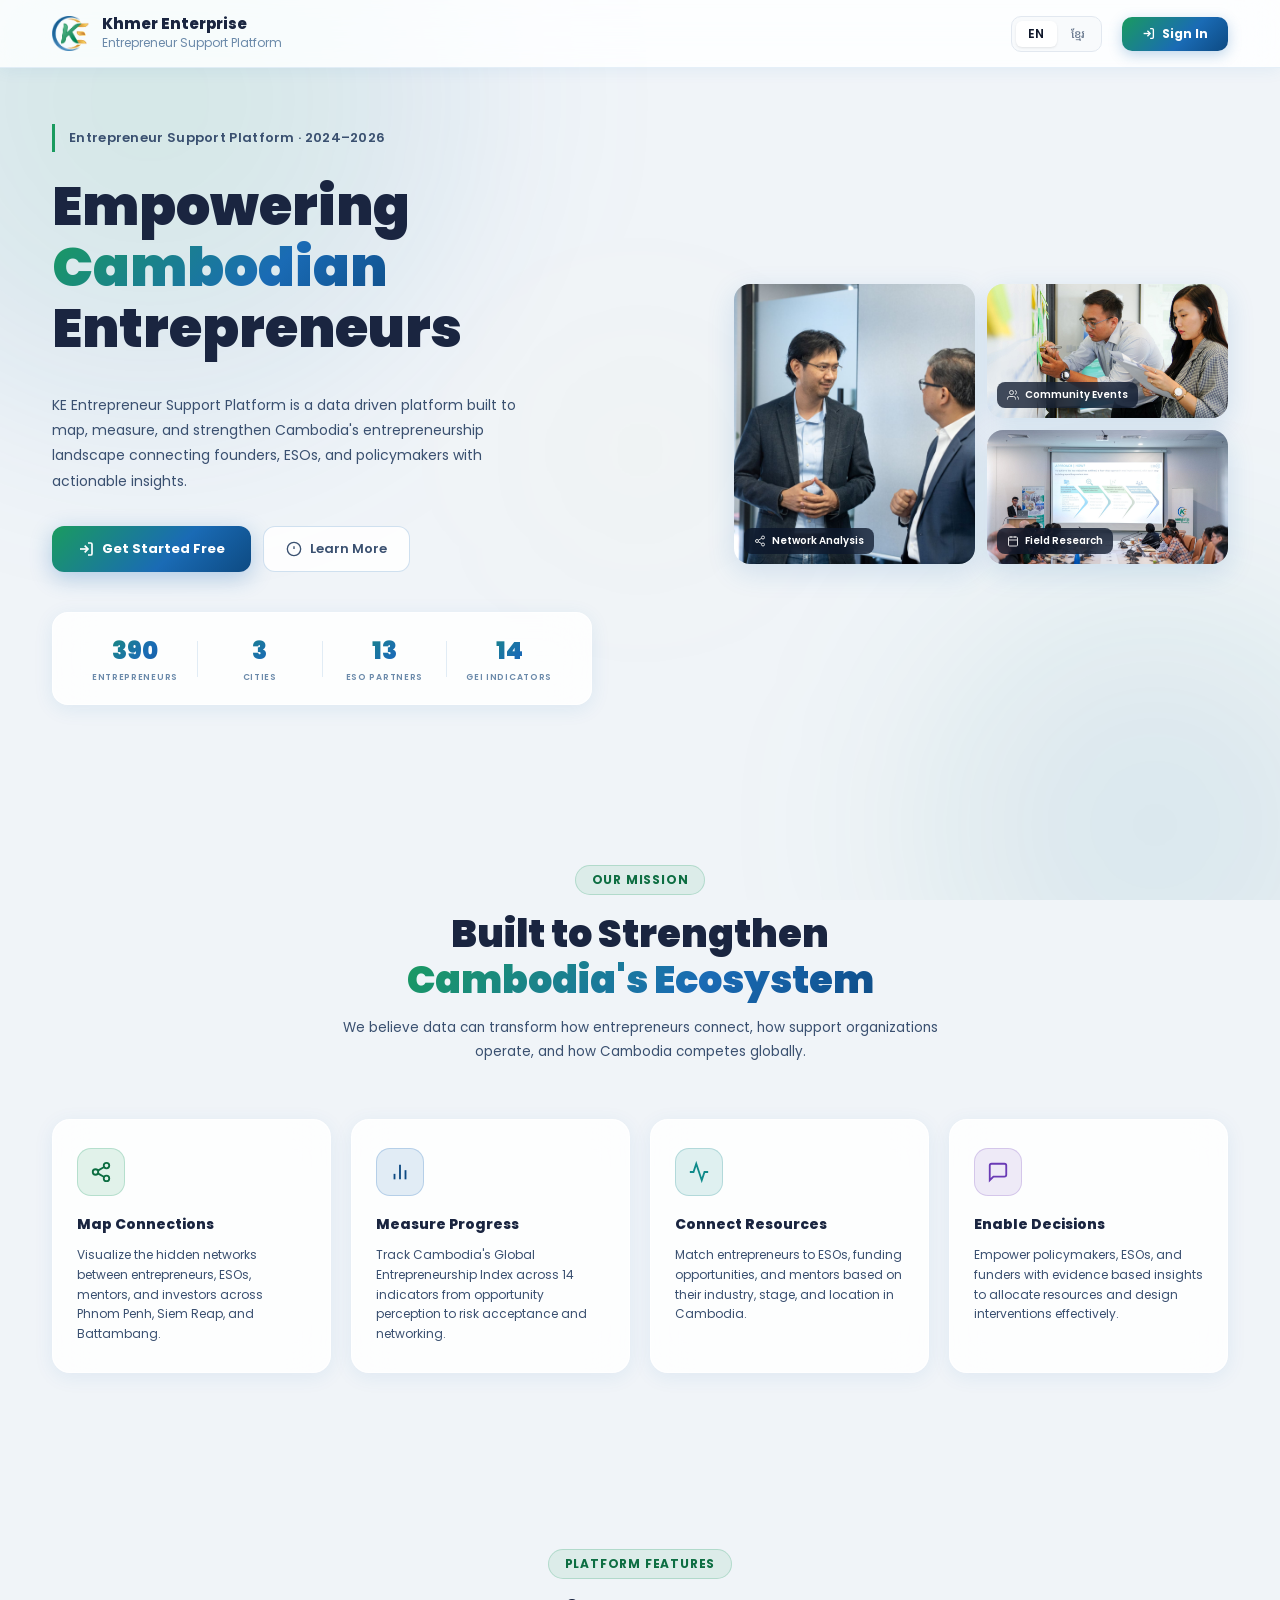
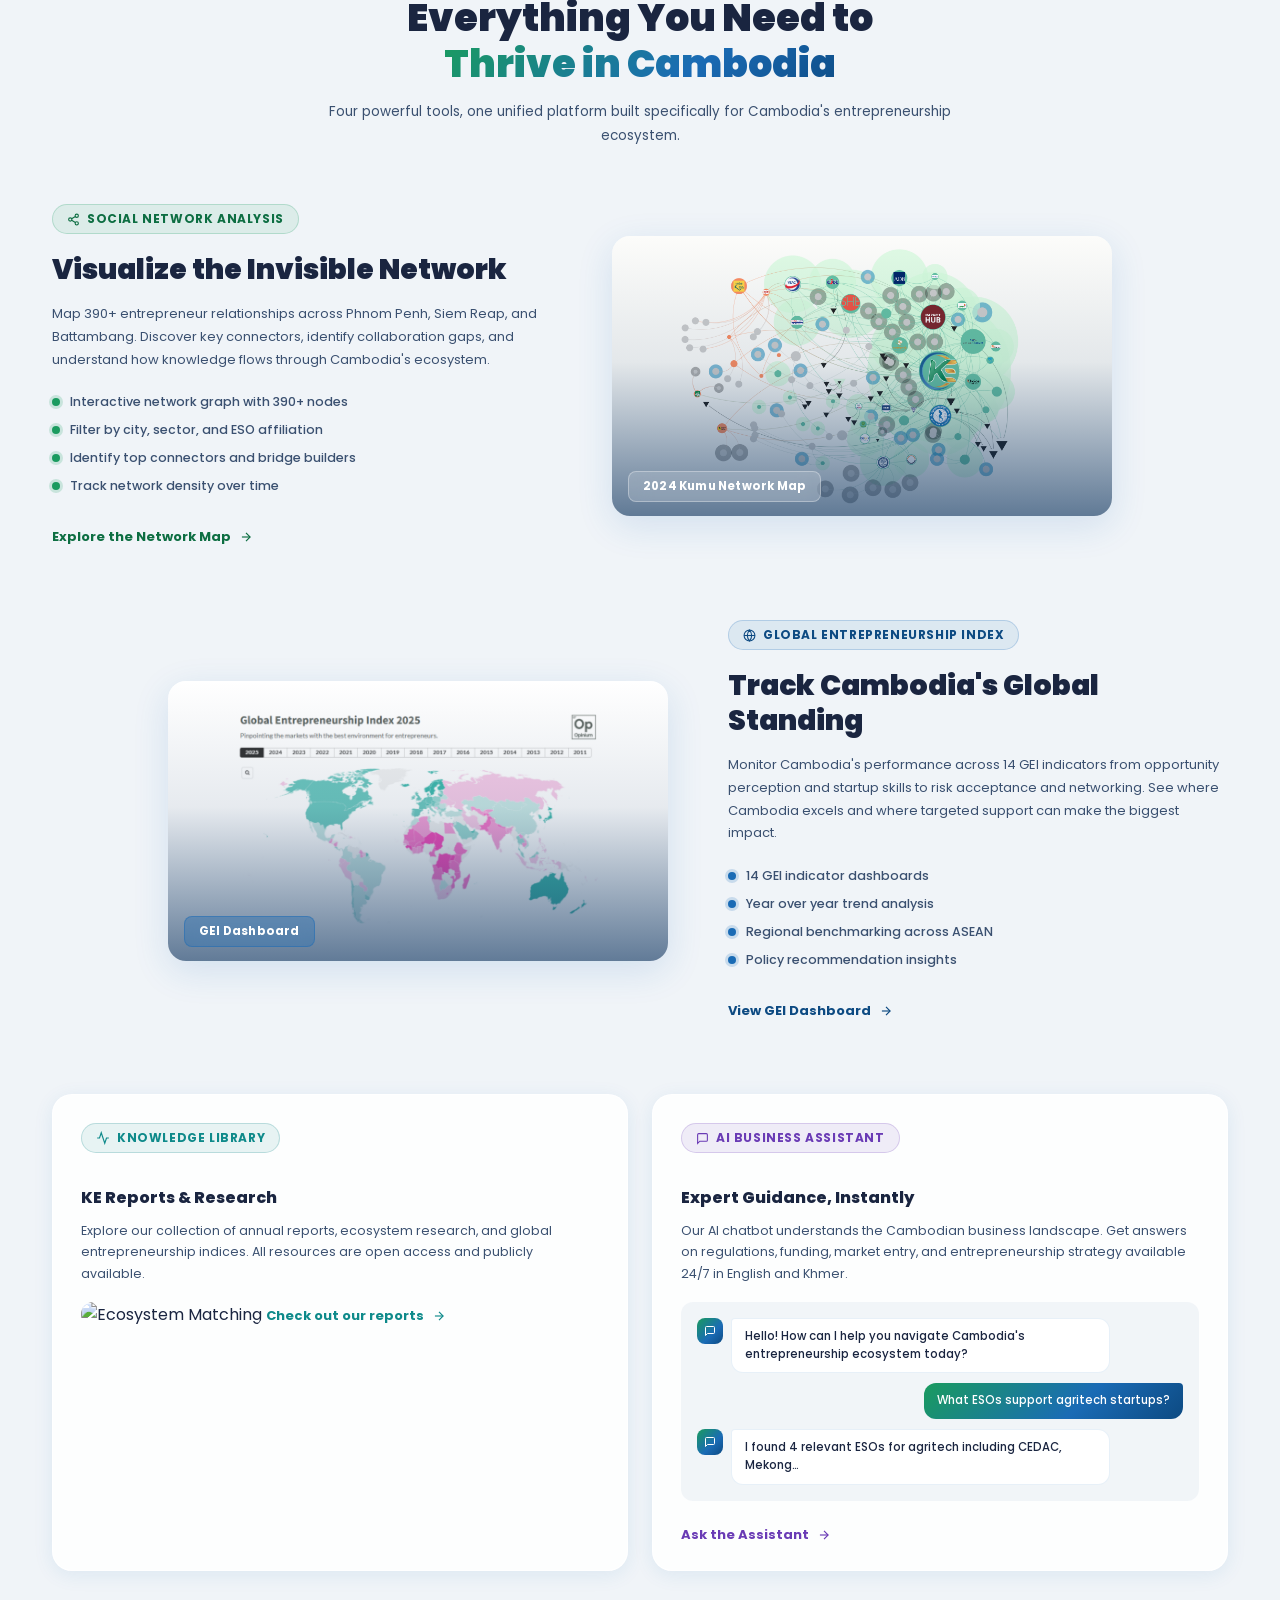
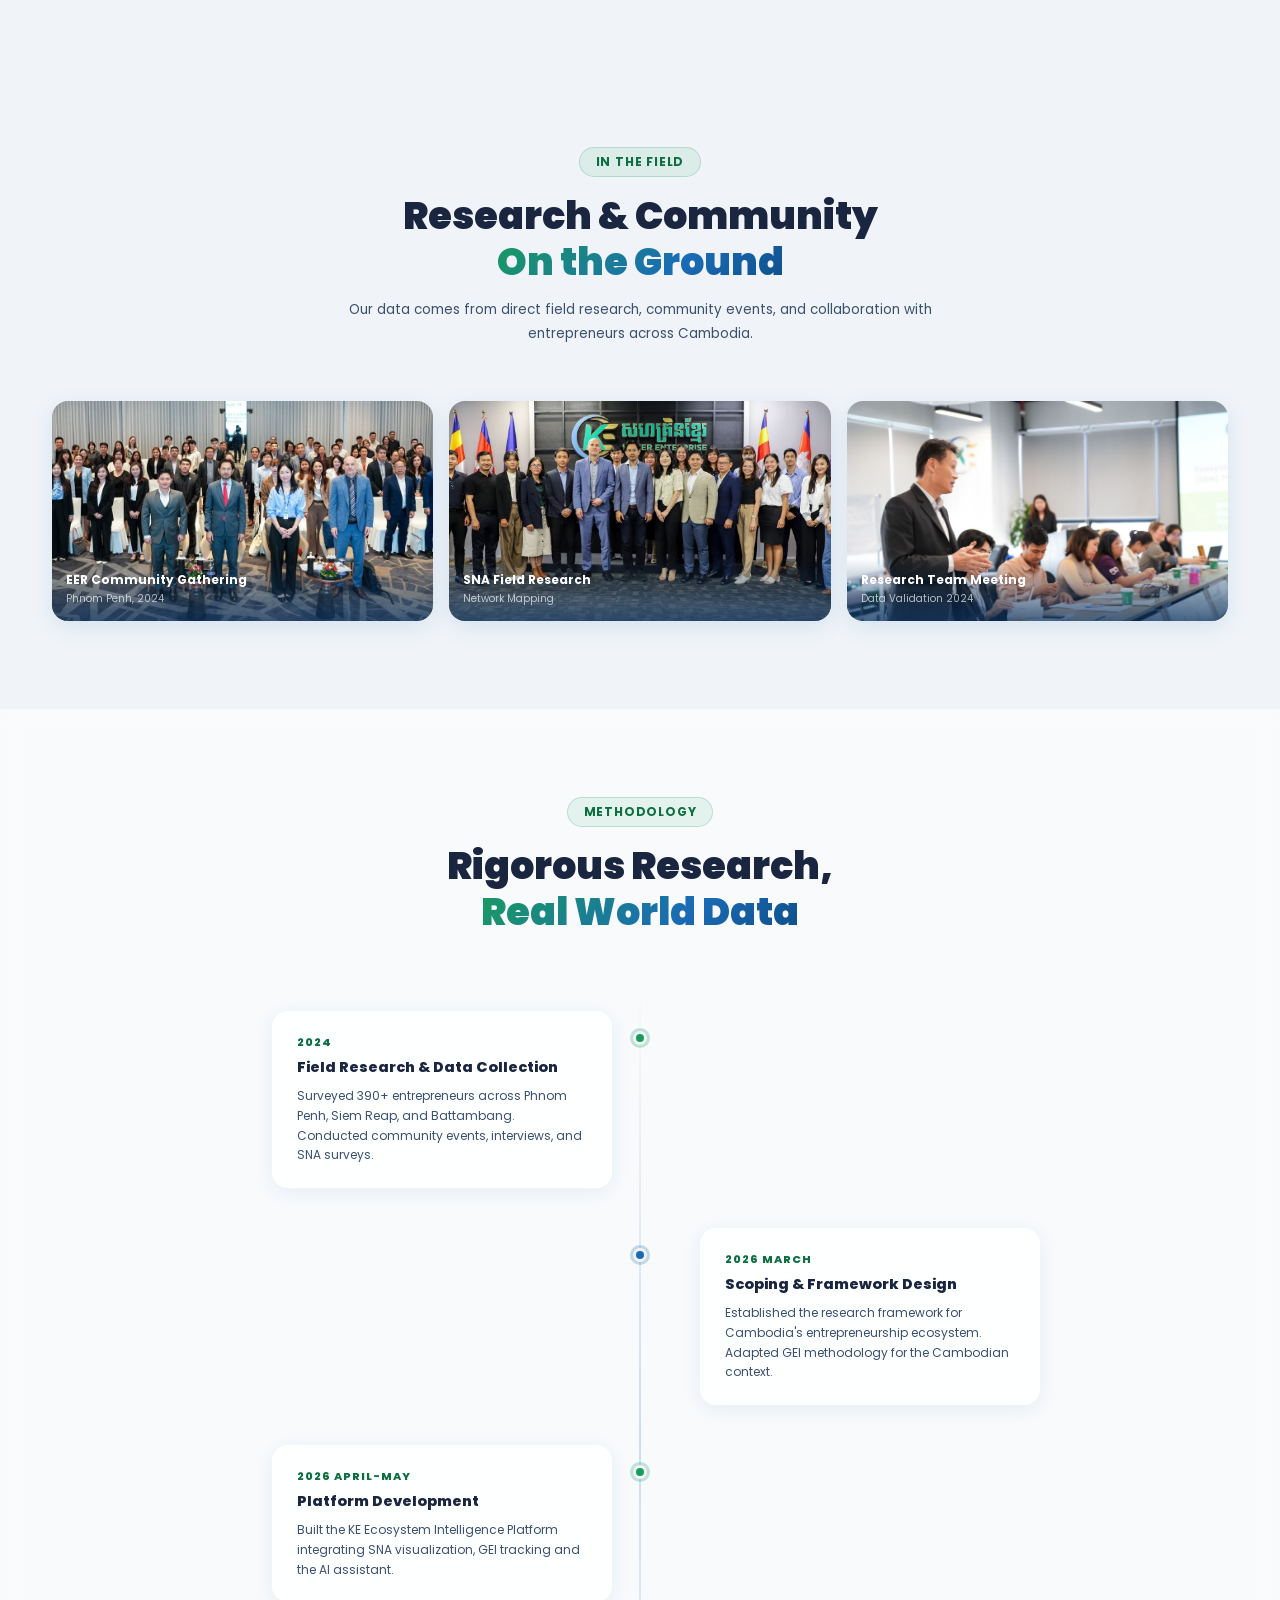
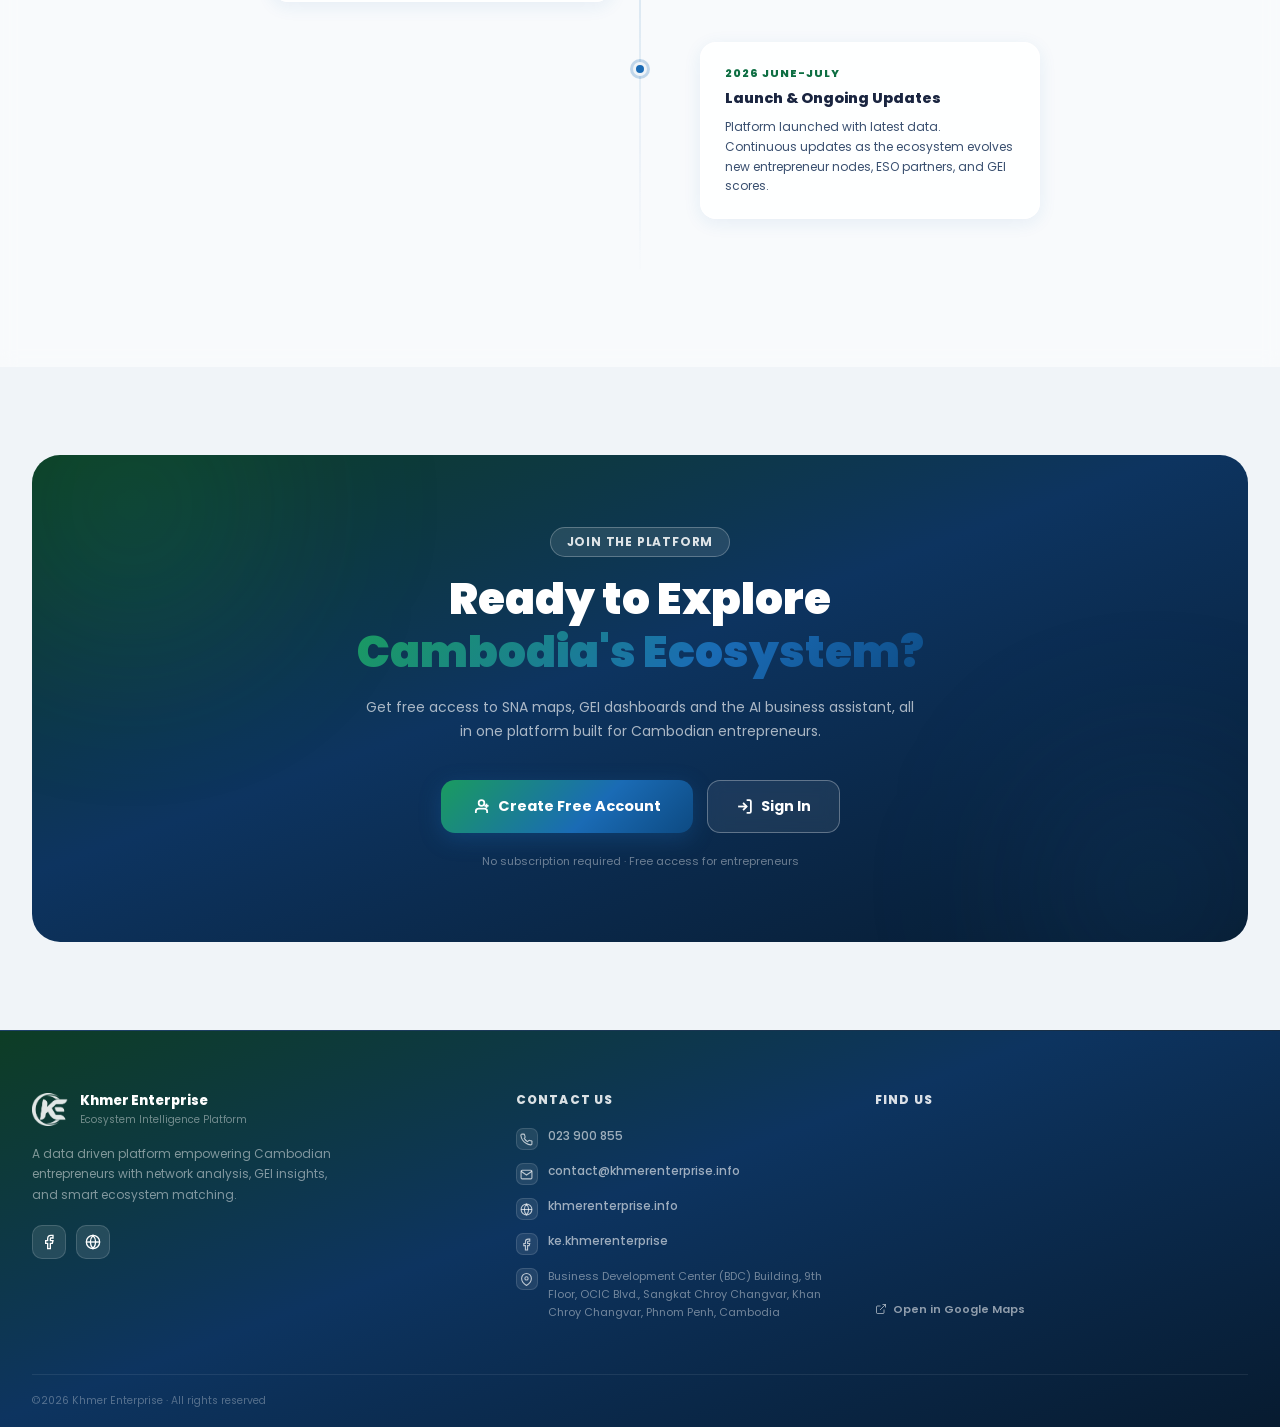
==== commit d4fb5a81: "heh nice" ====
--- a/index.html
+++ b/index.html
@@ -250,7 +250,7 @@
         </div>
         <h3 lang-key="feature3.title">KE Reports & Research</h3>
         <p lang-key="feature3.desc">Explore our collection of annual reports, ecosystem research, and global entrepreneurship indices. All resources are open access and publicly available.</p>
-        <img src="images/SNA_2.jpg" alt="Ecosystem Matching" loading="lazy" class="dual-img">
+        <img src="images/library.jpg" alt="Ecosystem Matching" loading="lazy" class="dual-img">
         <a href="login.html" class="feature-link feature-link-teal">
           <span lang-key="feature3.link">Check out our reports</span>
           <svg xmlns="http://www.w3.org/2000/svg" width="14" height="14" viewBox="0 0 24 24" fill="none" stroke="currentColor" stroke-width="2"><line x1="5" y1="12" x2="19" y2="12"/><polyline points="12 5 19 12 12 19"/></svg>
--- a/css/index.css
+++ b/css/index.css
@@ -103,14 +103,21 @@
 }
 .hero-inner { flex:1; max-width:540px; }
 .hero-badge {
-  display:inline-flex; align-items:center; gap:8px;
-  background:rgba(26,155,95,0.09); border:1px solid rgba(26,155,95,0.22);
-  border-radius:999px; padding:6px 16px; font-size:12px; font-weight:600;
-  color:var(--green-dark); margin-bottom:24px;
+  display: inline-flex;
+  align-items: center;
+  gap: 10px;
+  background: transparent;
+  border: none;
+  border-left: 3px solid var(--green);
+  padding: 4px 0 4px 14px;
+  font-size: 13px;
+  font-weight: 600;
+  color: var(--text-mid);
+  margin-bottom: 24px;
+  letter-spacing: 0.3px;
 }
 .badge-dot {
-  width:7px; height:7px; border-radius:50%;
-  background:var(--green); animation:pulse 2s ease-in-out infinite;
+  display: none;
 }
 @keyframes pulse { 0%,100%{opacity:1;transform:scale(1)} 50%{opacity:0.5;transform:scale(0.8)} }
 .hero-title {
@@ -562,11 +569,19 @@
 .footer-bottom-links a:hover { color:rgba(255,255,255,0.75); }
 
 /* ════ AOS ANIMATIONS ════ */
-[data-aos] { opacity:0; transition:opacity 0.6s ease, transform 0.6s ease; }
-[data-aos="fade-up"]    { transform:translateY(28px); }
-[data-aos="fade-left"]  { transform:translateX(28px); }
-[data-aos="fade-right"] { transform:translateX(-28px); }
-[data-aos].aos-animate  { opacity:1; transform:none; }
+[data-aos] { 
+  opacity:0; 
+  transition:opacity 0.5s ease, transform 0.5s ease;
+  will-change: transform, opacity;
+}
+[data-aos="fade-up"]    { transform:translateY(20px); }  /* ← reduced from 28px */
+[data-aos="fade-left"]  { transform:translateX(20px); }  /* ← reduced */
+[data-aos="fade-right"] { transform:translateX(-20px); } /* ← reduced */
+[data-aos].aos-animate,
+[data-aos].aos-loaded { 
+  opacity:1; 
+  transform:none; 
+}
 
 
 
@@ -577,43 +592,43 @@
 .lang-toggle {
   display:inline-flex;
   align-items:center;
-  gap:4px;
-  padding:6px 12px;
-  border-radius:8px;
-  border:1.5px solid rgba(26,107,181,0.15);
-  background:var(--glass);
+  padding:4px;
+  border-radius:10px;
+  border:1px solid #e2e8f0;
+  background:#f8fafc;
   cursor:pointer;
   font-family:'Poppins',sans-serif;
-  font-size:11.5px;
-  font-weight:700;
-  color:var(--text-mid);
+  gap:2px;
+  margin-right:8px;
+  white-space:nowrap;
+  transition:border-color 0.2s, background 0.2s;
+}
+.lang-toggle:hover {
+  border-color:#cbd5e1;
+  background:#f1f5f9;
+}
+
+.lang-option {
+  padding:4px 12px;
+  border-radius:6px;
+  font-size:12px;
+  font-weight:500;
+  color:#64748b;
   transition:all 0.2s;
-  margin-right:2px;
-  white-space:nowrap;
-}
-.lang-toggle:hover {
-  border-color:rgba(26,107,181,0.30);
-  background:rgba(26,107,181,0.04);
-}
-.lang-option {
-  padding:2px 6px;
-  border-radius:5px;
-  transition:all 0.2s;
-  font-size:11.5px;
-  letter-spacing:0.3px;
+  letter-spacing:0.2px;
 }
 .lang-option.active {
-  background:var(--grad-main);
-  color:#fff;
-  box-shadow:0 2px 8px rgba(26,107,181,0.22);
+  background:#fff;
+  color:#0f172a;
+  font-weight:600;
+  box-shadow:0 1px 3px rgba(0,0,0,0.06), 0 1px 2px rgba(0,0,0,0.04);
 }
 .lang-option-kh {
   font-family:'Noto Sans Khmer','Poppins',sans-serif;
-  font-size:11px;
+  font-size:11.5px;
 }
 .lang-divider {
-  color:rgba(26,107,181,0.20);
-  font-weight:400;
+  display:none;
 }
 
 /* When Khmer is active, update body font */
@@ -686,6 +701,24 @@
 
 @media (max-width: 768px) {
   :root { --nav-h:58px; }
+  /* ── Hero buttons: lighter shadow on mobile ── */
+  .btn-primary {
+    box-shadow:0 2px 10px rgba(26,107,181,0.15);  /* ← lighter shadow */
+  }
+  .btn-primary:hover {
+    box-shadow:0 4px 14px rgba(26,107,181,0.20);
+  }
+  
+  .btn-ghost {
+    box-shadow:0 1px 4px rgba(26,107,181,0.06);   /* ← very subtle */
+  }
+  .btn-ghost:hover {
+    box-shadow:0 2px 8px rgba(26,107,181,0.10);
+  }
+  
+  .hero-stats {
+    box-shadow:0 2px 10px rgba(26,107,181,0.05);  /* ← lighter card shadow */
+  }
   
   .nav-links {
     display:none;
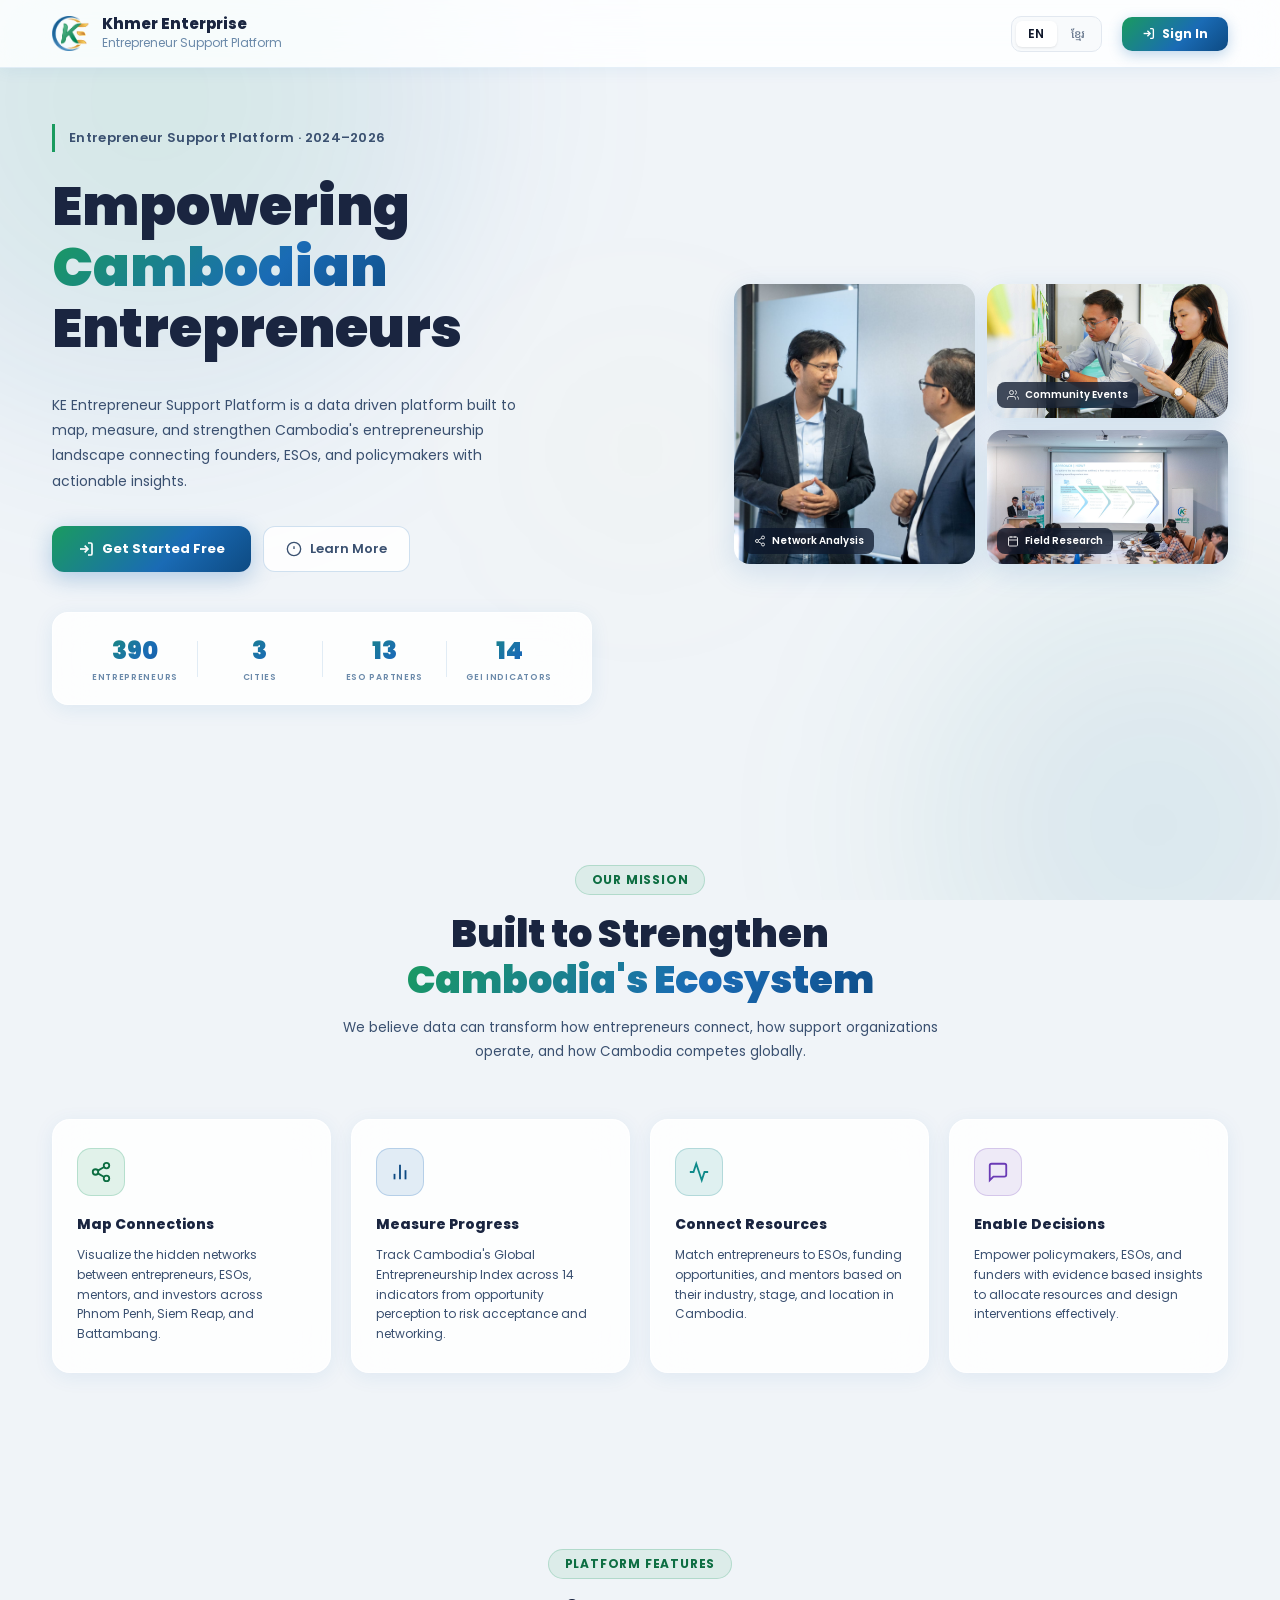
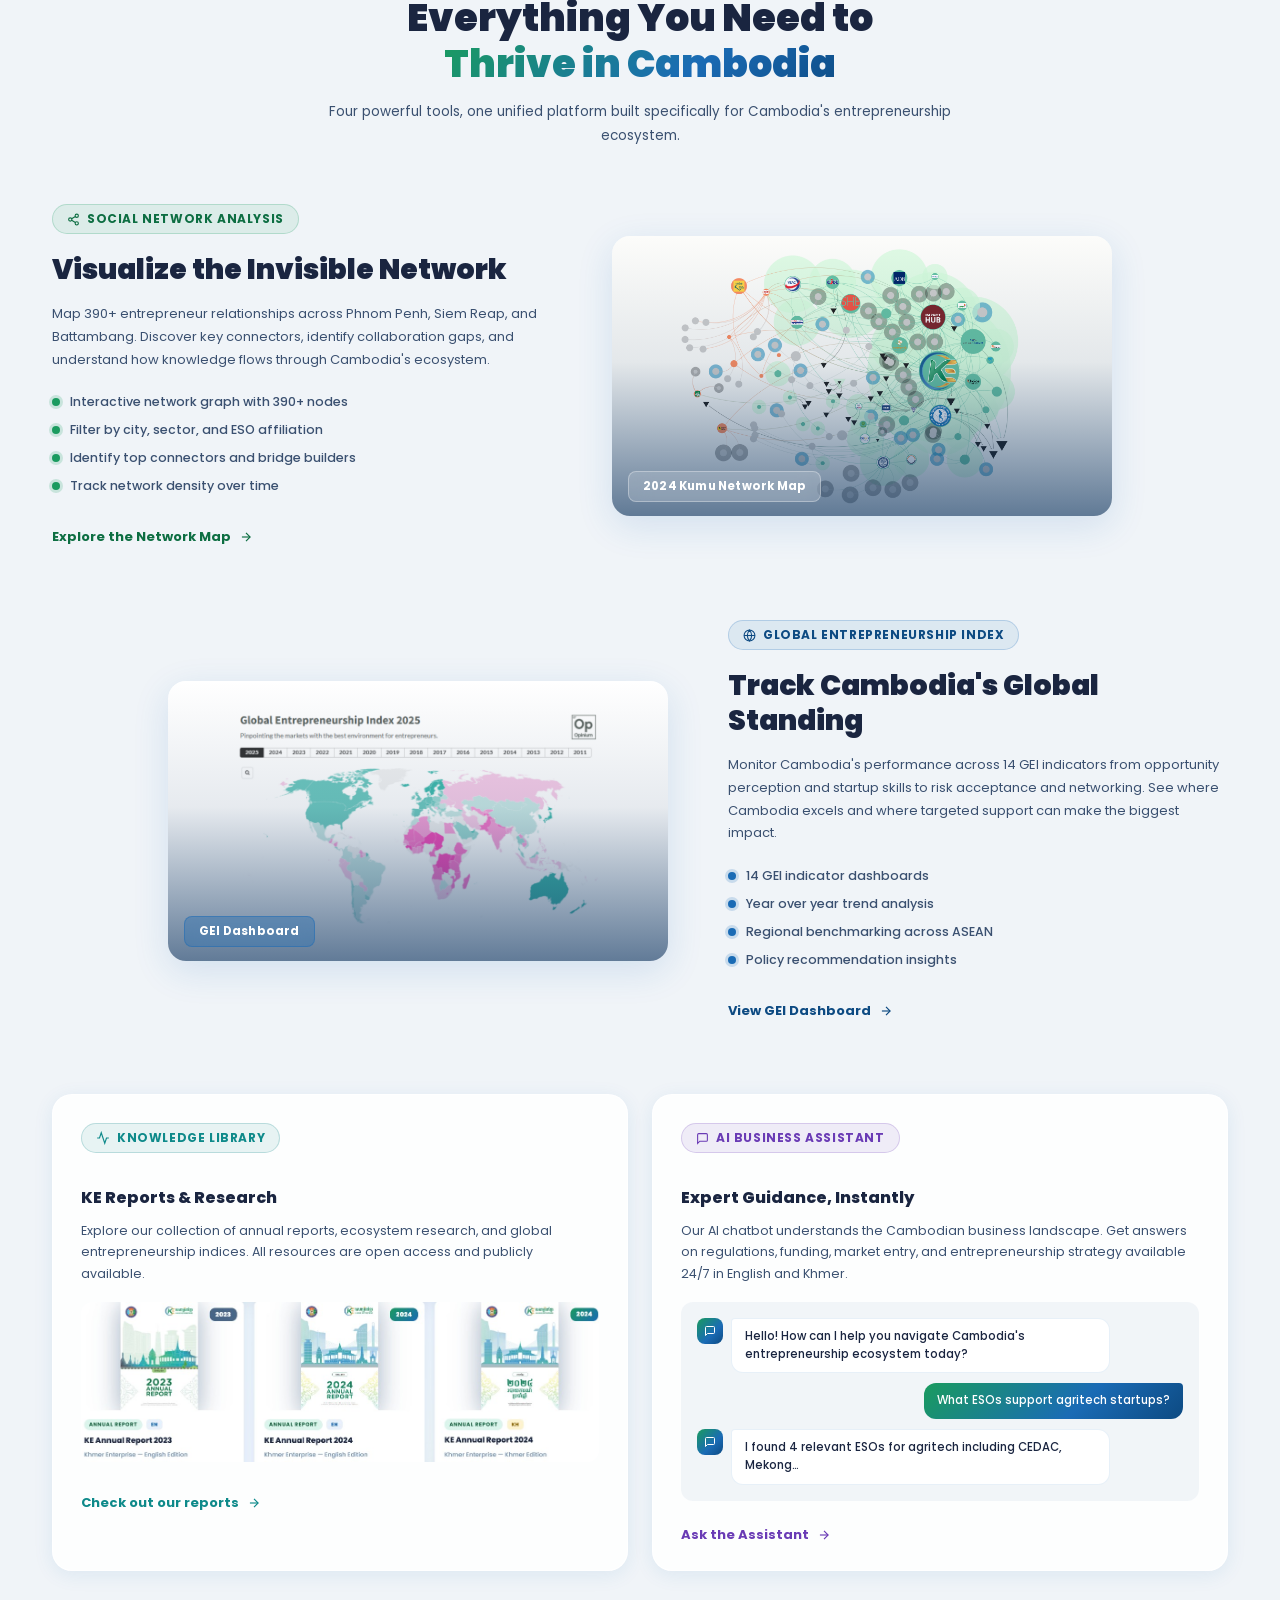
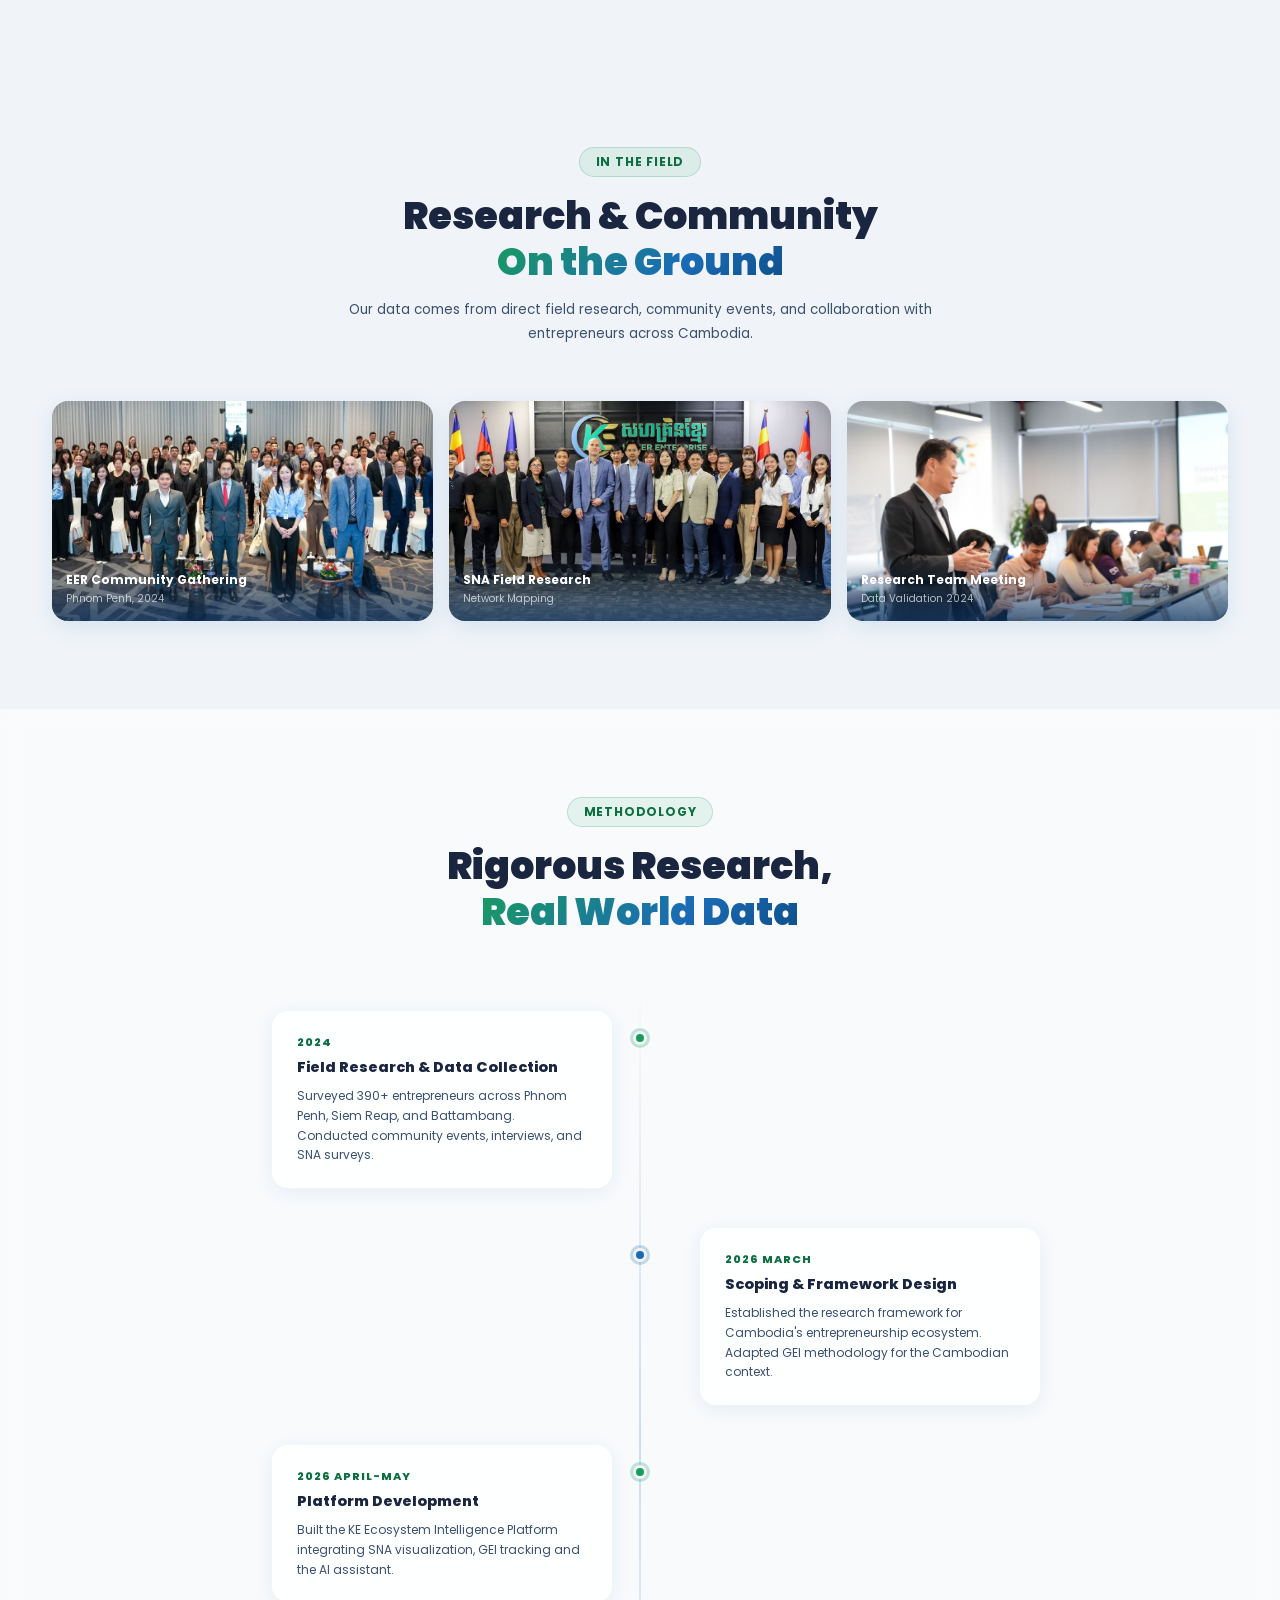
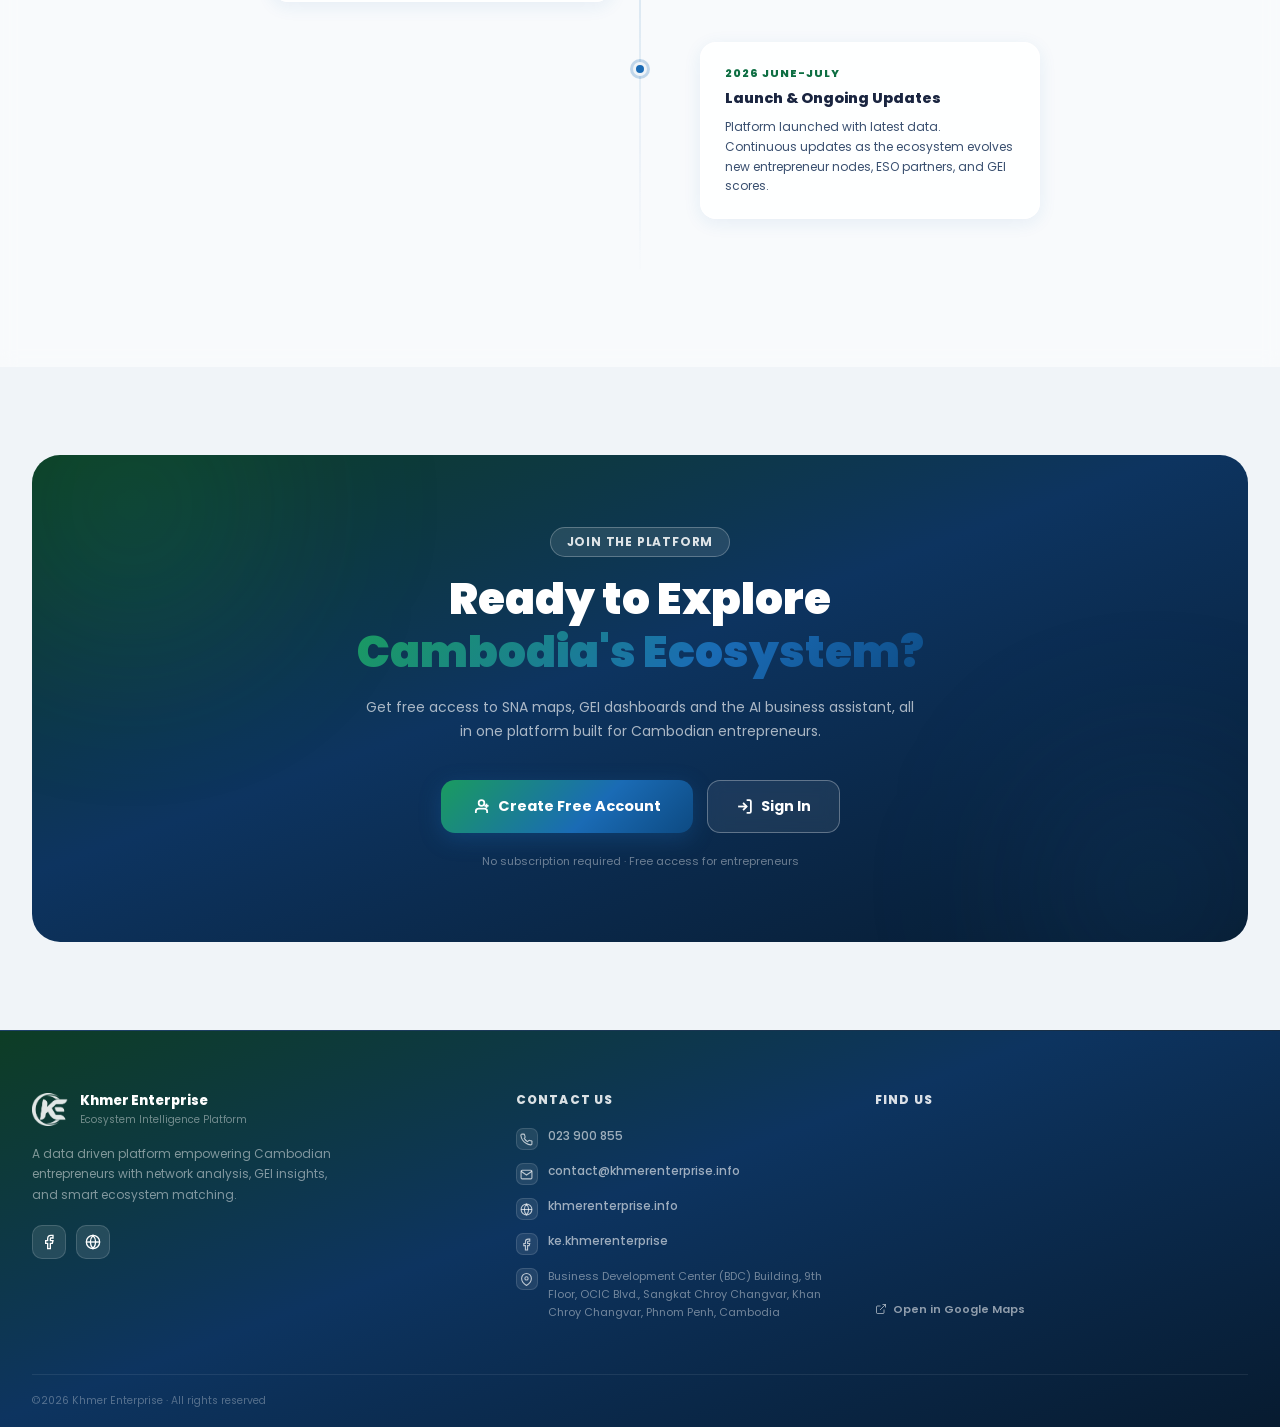
==== commit 224dda5d: "nani" ====
--- a/index.html
+++ b/index.html
@@ -250,7 +250,7 @@
         </div>
         <h3 lang-key="feature3.title">KE Reports & Research</h3>
         <p lang-key="feature3.desc">Explore our collection of annual reports, ecosystem research, and global entrepreneurship indices. All resources are open access and publicly available.</p>
-        <img src="images/library.jpg" alt="Ecosystem Matching" loading="lazy" class="dual-img">
+        <img src="images/Library.jpg" alt="Ecosystem Matching" loading="lazy" class="dual-img">
         <a href="login.html" class="feature-link feature-link-teal">
           <span lang-key="feature3.link">Check out our reports</span>
           <svg xmlns="http://www.w3.org/2000/svg" width="14" height="14" viewBox="0 0 24 24" fill="none" stroke="currentColor" stroke-width="2"><line x1="5" y1="12" x2="19" y2="12"/><polyline points="12 5 19 12 12 19"/></svg>
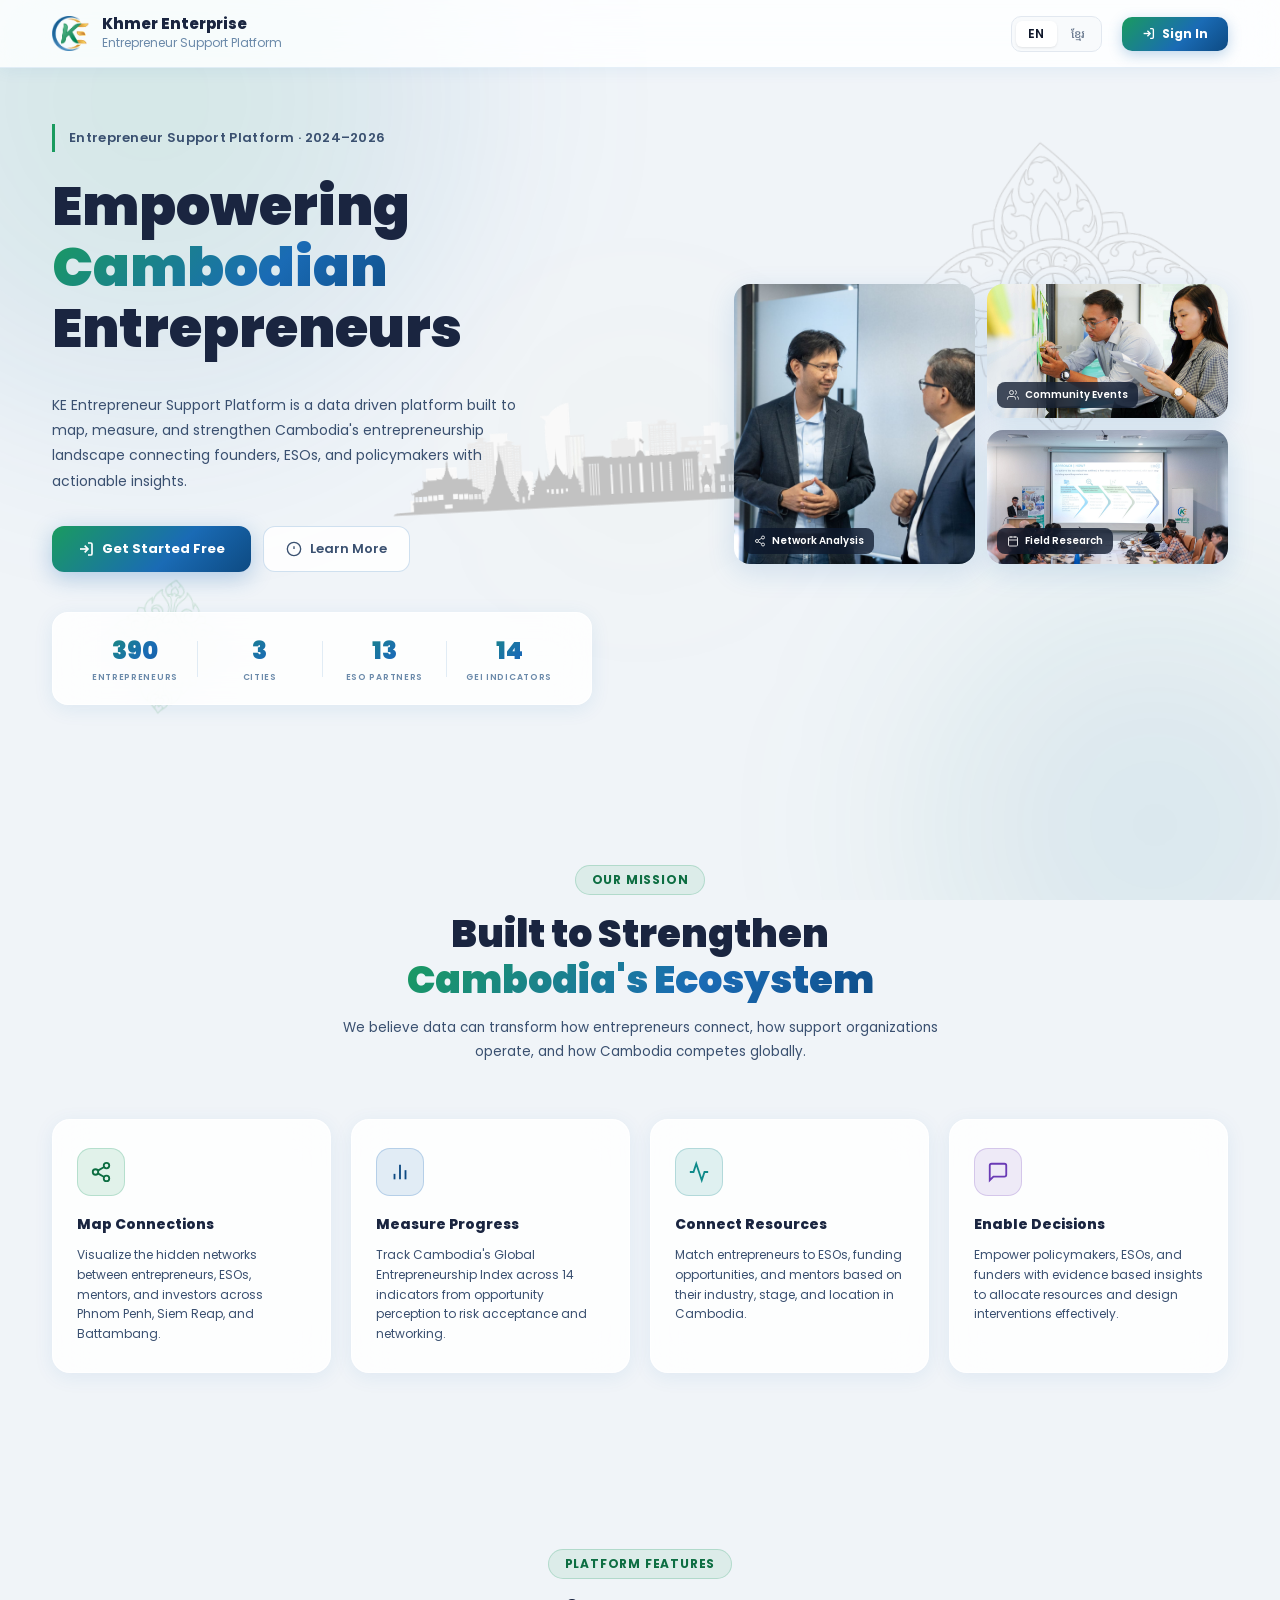
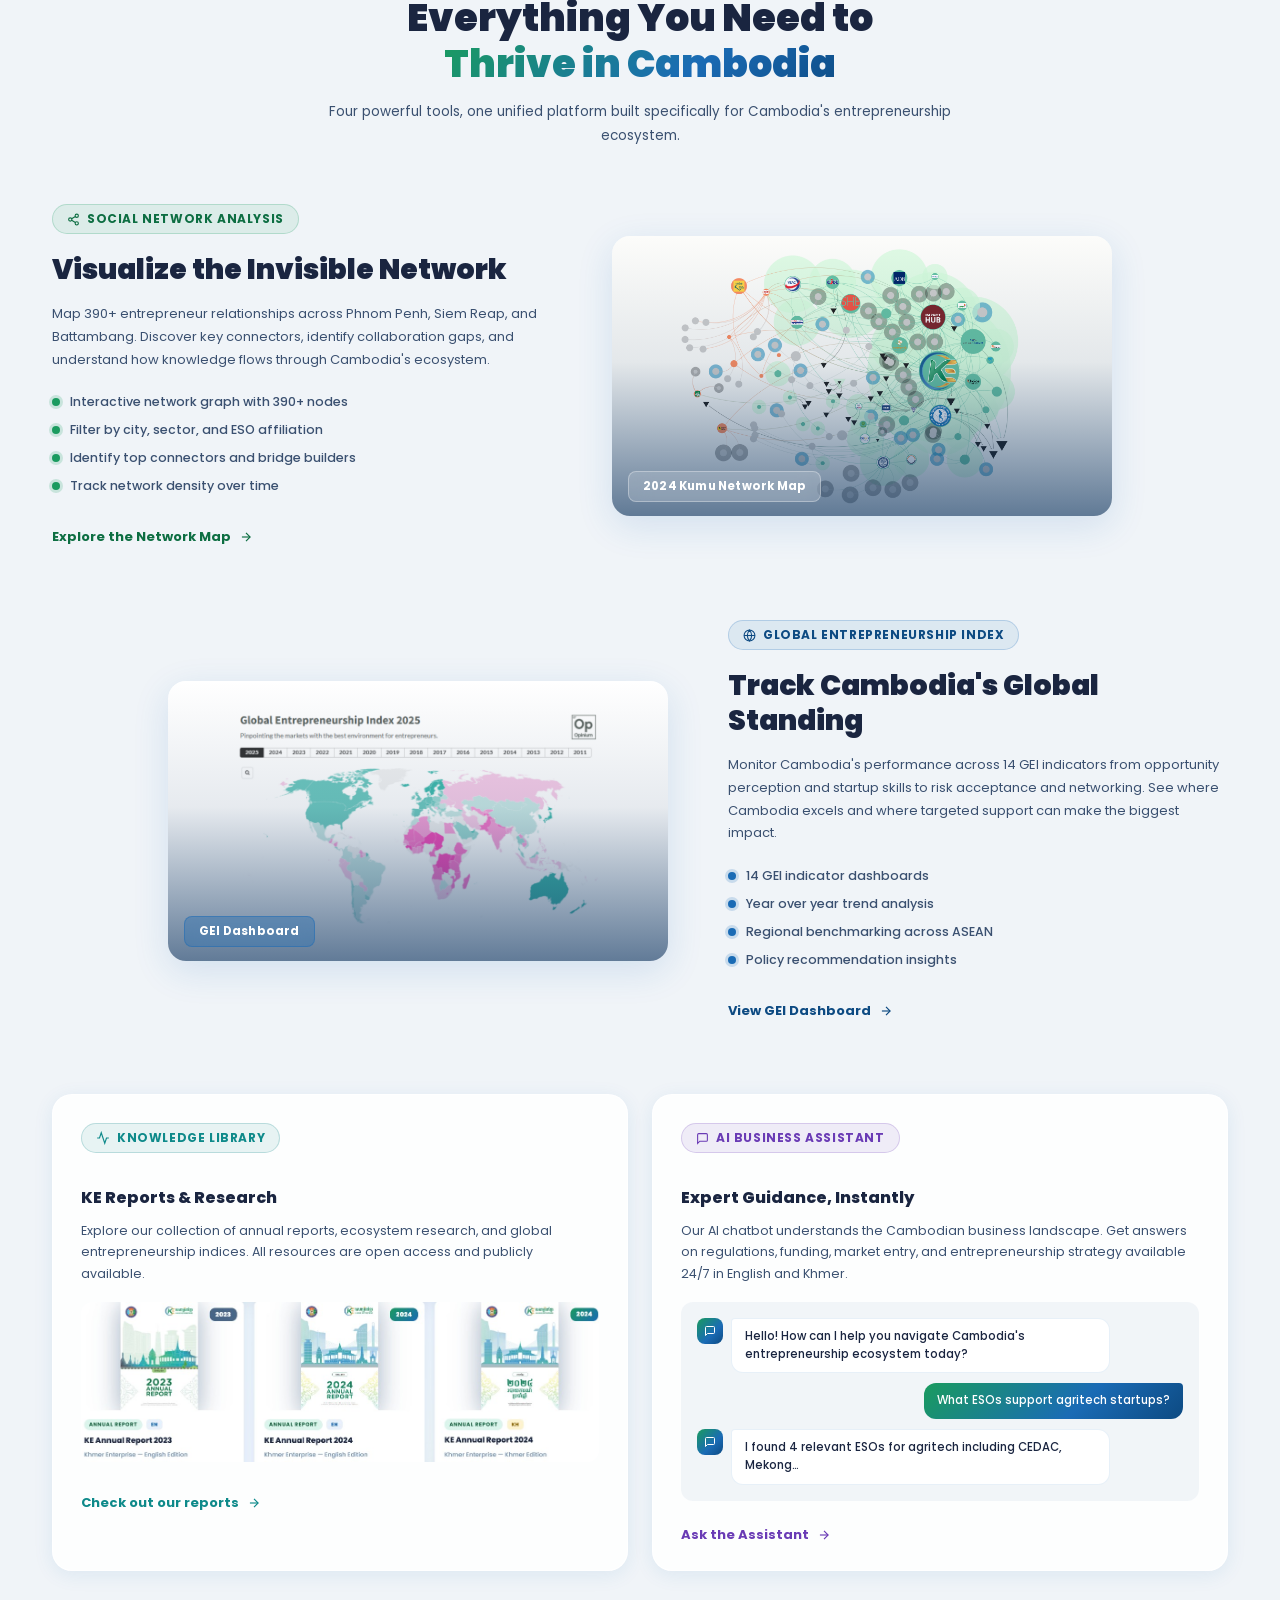
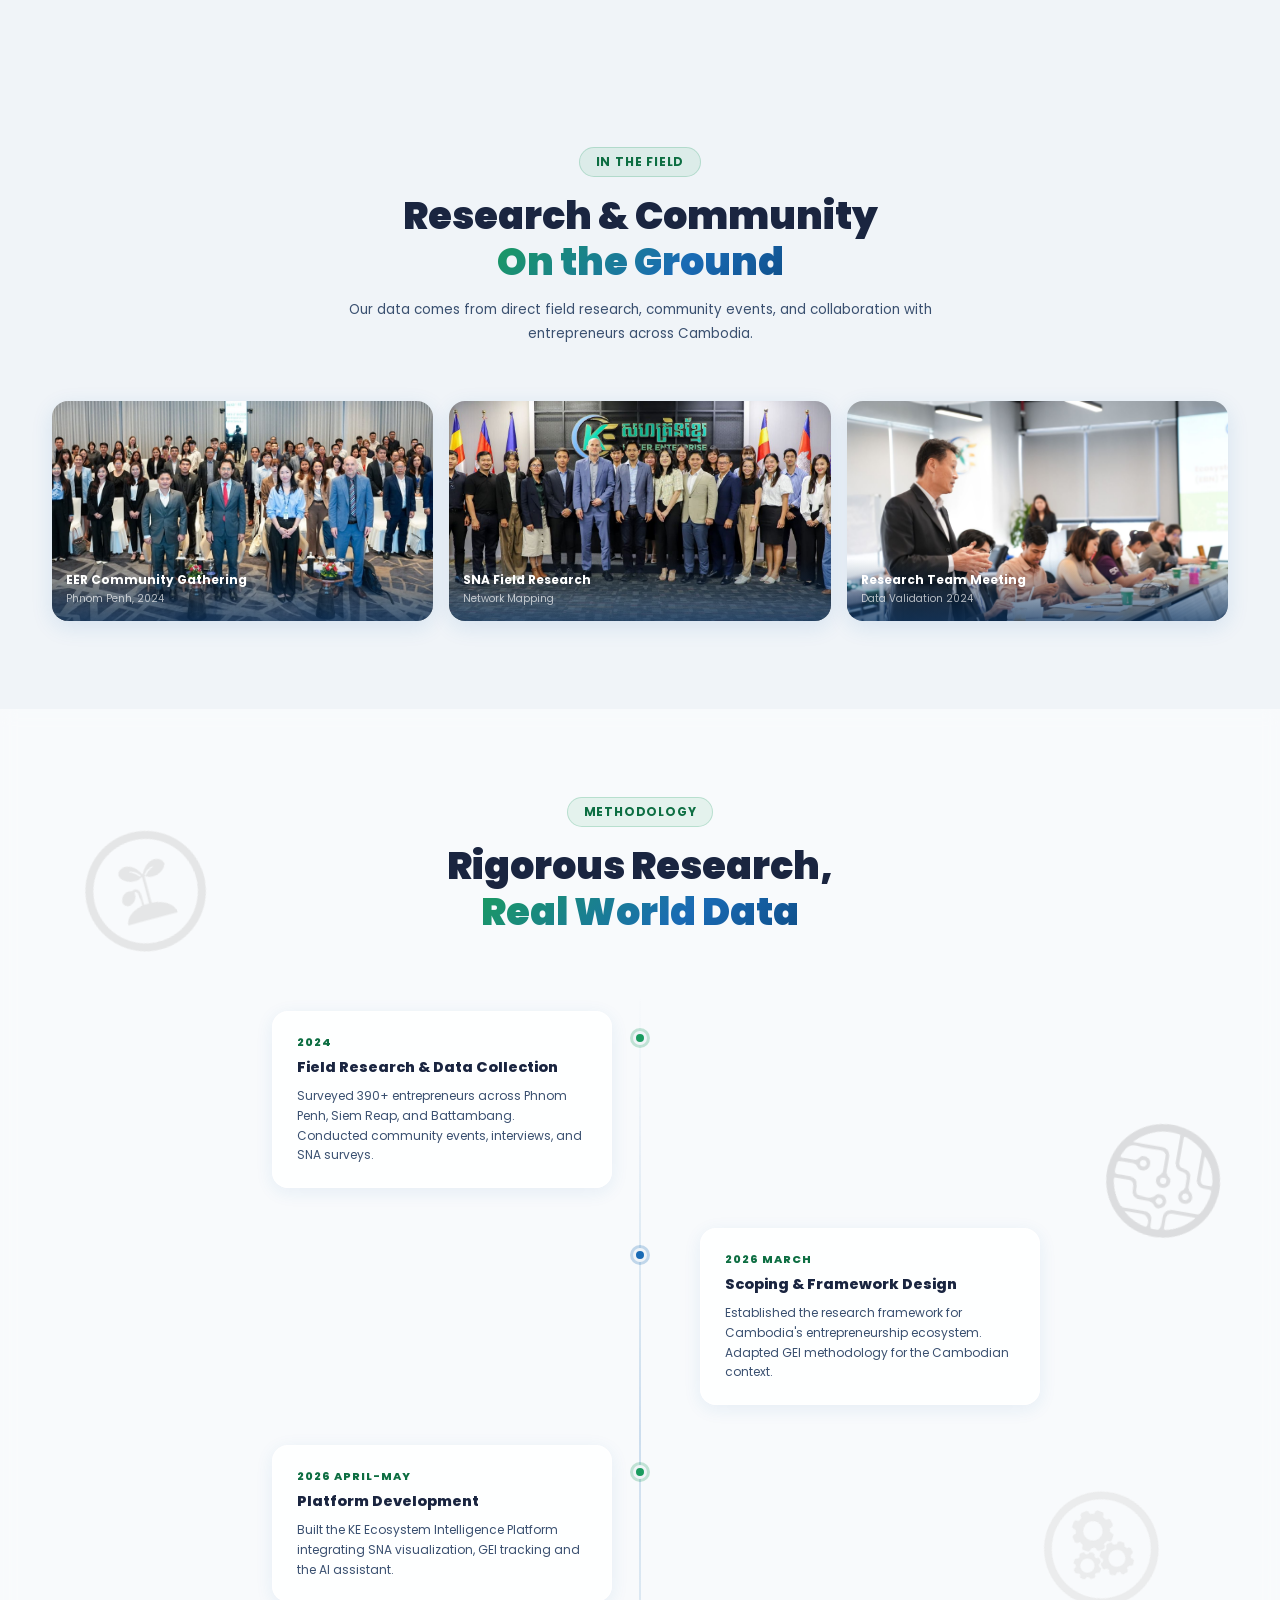
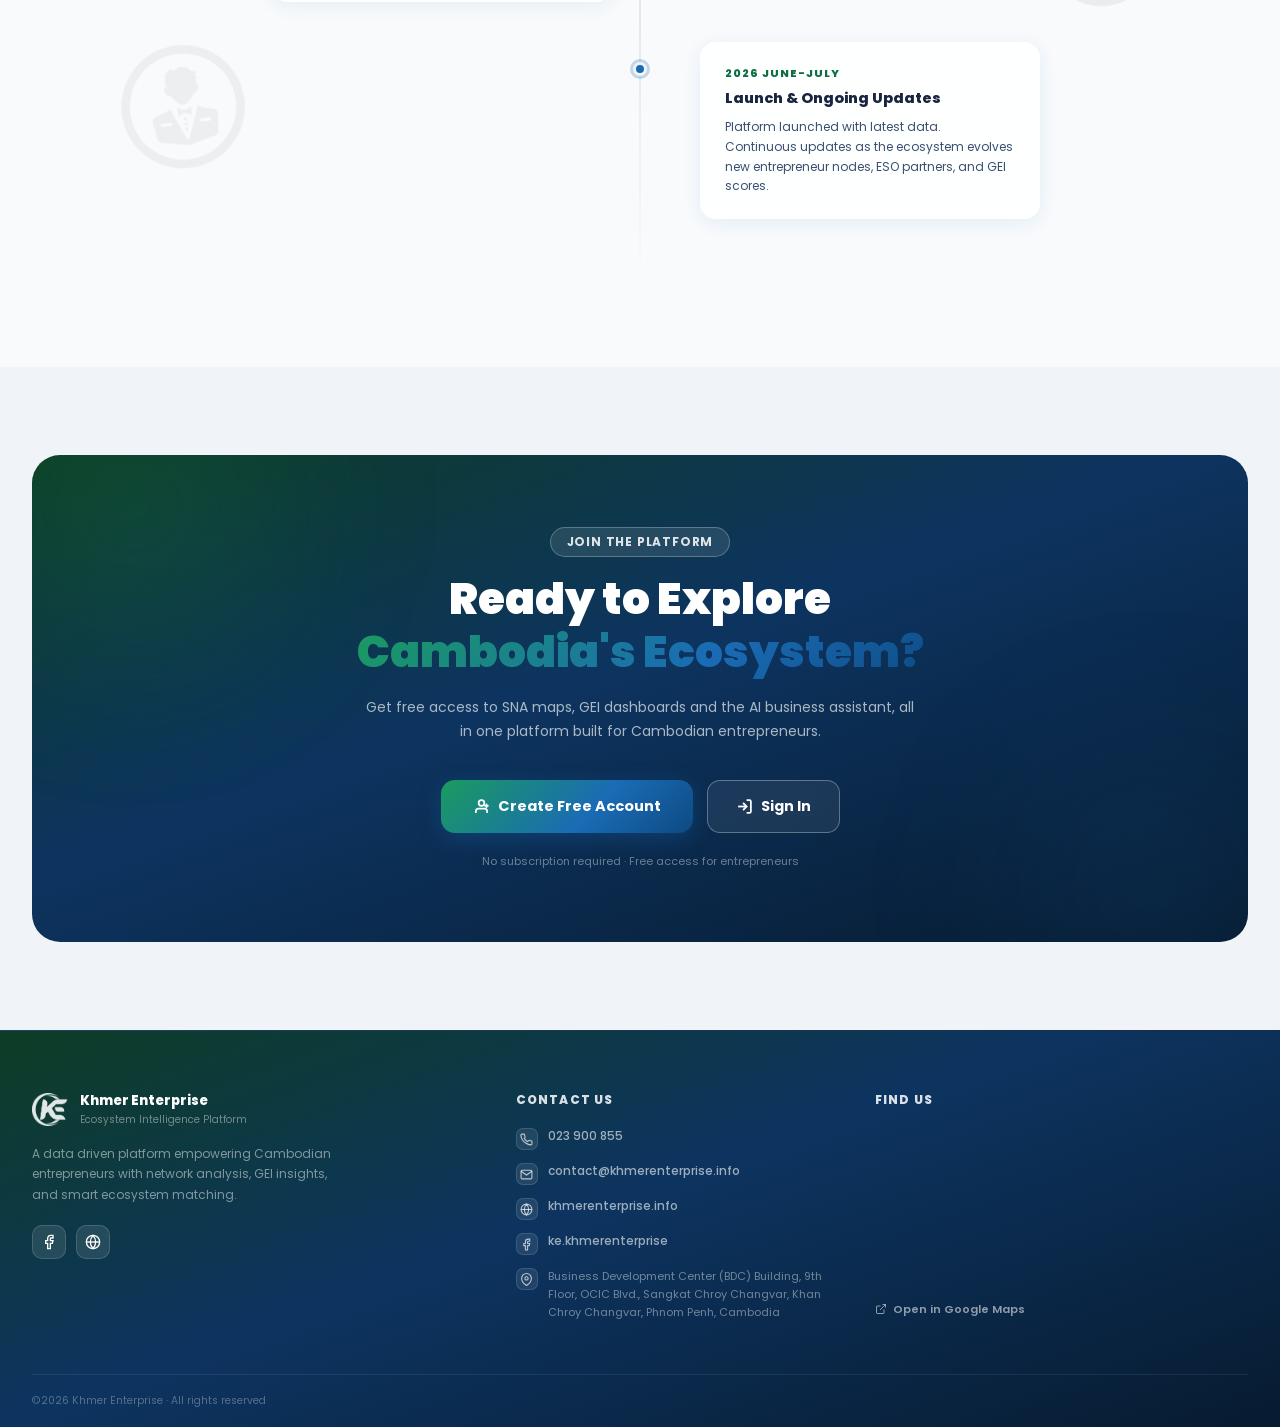
==== commit 0f280dd8: "nice hehe" ====
--- a/index.html
+++ b/index.html
@@ -16,6 +16,9 @@
   <div class="bg-orb bg-orb-2"></div>
   <div class="bg-orb bg-orb-3"></div>
   <div class="bg-grid"></div>
+  <img src="images/artwork_1.png" alt="" class="bg-artwork bg-artwork-main">
+  <img src="images/artwork_2.png" alt="" class="bg-artwork bg-artwork-hi">
+  <img src="images/artwork_3.png" alt="" class="bg-artwork bg-artwork-secondary">
 </div>
 
 <!-- ══════════════════════════════ NAV ══════════════════════════════ -->
@@ -330,6 +333,13 @@
 <!-- ══════════════════════════════ METHODOLOGY ══════════════════════════════ -->
 <section class="section section-alt" id="methodology">
   <div class="section-inner">
+    <!-- Add artwork icons container -->
+    <div class="methodology-artworks">
+      <img src="images/artwork_icon_1.png" alt="" class="artwork-icon artwork-icon-1">
+      <img src="images/artwork_icon_2.png" alt="" class="artwork-icon artwork-icon-2">
+      <img src="images/artwork_icon_3.png" alt="" class="artwork-icon artwork-icon-3">
+      <img src="images/artwork_icon_4.png" alt="" class="artwork-icon artwork-icon-4">
+    </div>
     <div class="section-header" data-aos="fade-up">
       <div class="section-badge" lang-key="methodology.badge">Methodology</div>
       <h2 class="section-title">
--- a/css/index.css
+++ b/css/index.css
@@ -45,6 +45,88 @@
 .bg-grid {
   display: none;
 }
+
+
+
+/* ── Background Artwork ── */
+.bg-artwork {
+  position: absolute;
+  pointer-events: none;
+  opacity: 0.5;
+  z-index: 0;
+  filter: blur(0px);
+  transition: opacity 0.3s;
+}
+
+.bg-artwork-main {
+  top: 15%;
+  right: 5%;
+  width: clamp(200px, 25vw, 400px);
+  height: auto;
+  transform: rotate(-5deg);
+  opacity: 1;
+  animation: artworkFloat1 20s ease-in-out infinite;
+}
+
+.bg-artwork-secondary {
+  bottom: 20%;
+  left: 3%;
+  width: clamp(150px, 20vw, 350px);
+  height: auto;
+  transform: rotate(8deg);
+  opacity: 1;
+  animation: artworkFloat2 25s ease-in-out infinite;
+}
+
+.bg-artwork-hi {
+  top: 50%;
+  left: 50%;
+  width: clamp(500px, 22vw, 380px);
+  height: auto;
+  transform: translate(-50%, -50%) rotate(-3deg);
+  opacity: 1;
+  animation: artworkFloat3 30s ease-in-out infinite;
+}
+
+/* Subtle floating animations for background artwork */
+@keyframes artworkFloat1 {
+  0%, 100% { transform: rotate(-5deg) translate(0, 0); }
+  50% { transform: rotate(-3deg) translate(15px, -20px); }
+}
+
+@keyframes artworkFloat2 {
+  0%, 100% { transform: rotate(8deg) translate(0, 0); }
+  50% { transform: rotate(6deg) translate(-20px, 15px); }
+}
+
+@keyframes artworkFloat3 {
+  0%, 100% { transform: translate(-50%, -50%) rotate(-3deg); }
+  50% { transform: translate(-50%, -50%) rotate(-1deg) scale(1.05); }
+}
+
+/* Reduce opacity on mobile for better performance and visibility */
+@media (max-width: 768px) {
+  .bg-artwork-main {
+    width: clamp(120px, 30vw, 200px);
+    opacity: 0.25;
+    top: 10%;
+    right: 2%;
+  }
+  
+  .bg-artwork-secondary {
+    width: clamp(100px, 25vw, 180px);
+    opacity: 0.2;
+    bottom: 15%;
+    left: 1%;
+  }
+  
+  .bg-artwork-hi {
+    width: clamp(110px, 28vw, 200px);
+    opacity: 0.2;
+  }
+}
+
+
 @keyframes orbFloat1 { 0%,100%{transform:translate(0,0)} 50%{transform:translate(28px,-22px)} }
 @keyframes orbFloat2 { 0%,100%{transform:translate(0,0)} 50%{transform:translate(-22px,28px)} }
 @keyframes orbFloat3 { 0%,100%{transform:translate(0,0)} 50%{transform:translate(18px,-28px)} }
@@ -585,6 +667,95 @@
 
 
 
+/* ════ METHODOLOGY ARTWORK ICONS ════ */
+.methodology-artworks {
+  position: absolute;
+  inset: 0;
+  pointer-events: none;
+  z-index: 0;
+  overflow: hidden;
+}
+
+.artwork-icon {
+  position: absolute;
+  opacity: 0.5;
+  pointer-events: none;
+  filter: blur(0px);
+  transition: opacity 0.3s;
+}
+
+.artwork-icon-1 {
+  top: 30px;
+  left: 5%;
+  width: 130px;
+  height: auto;
+  transform: rotate(-15deg);
+  opacity: 0.4;
+}
+
+.artwork-icon-2 {
+  top: 30%;
+  right: 3%;
+  width: 120px;
+  height: auto;
+  transform: rotate(10deg);
+  opacity: 0.25;
+}
+
+.artwork-icon-3 {
+  bottom: 10%;
+  left: 8%;
+  width: 130px;
+  height: auto;
+  transform: rotate(-8deg);
+  opacity: 0.4;
+}
+
+.artwork-icon-4 {
+  bottom: 25%;
+  right: 8%;
+  width: 120px;
+  height: auto;
+  transform: rotate(20deg);
+  opacity: 0.45;
+}
+
+/* Ensure section-inner has relative positioning for artwork */
+.section-alt .section-inner {
+  position: relative;
+}
+
+/* Responsive adjustments for artwork icons */
+@media (max-width: 768px) {
+  .artwork-icon-1 {
+    width: 80px;
+    top: 10px;
+    left: 2%;
+    opacity: 0.3;
+  }
+  
+  .artwork-icon-2 {
+    width: 80px;
+    top: 25%;
+    right: 1%;
+    opacity: 0.15;
+  }
+  
+  .artwork-icon-3 {
+    width: 80px;
+    bottom: 1%;
+    left: 3%;
+    opacity: 0.3;
+  }
+  
+  .artwork-icon-4 {
+    width: 80px;
+    bottom: 20%;
+    right: 3%;
+    opacity: 0.35;
+  }
+}
+
 
 
 
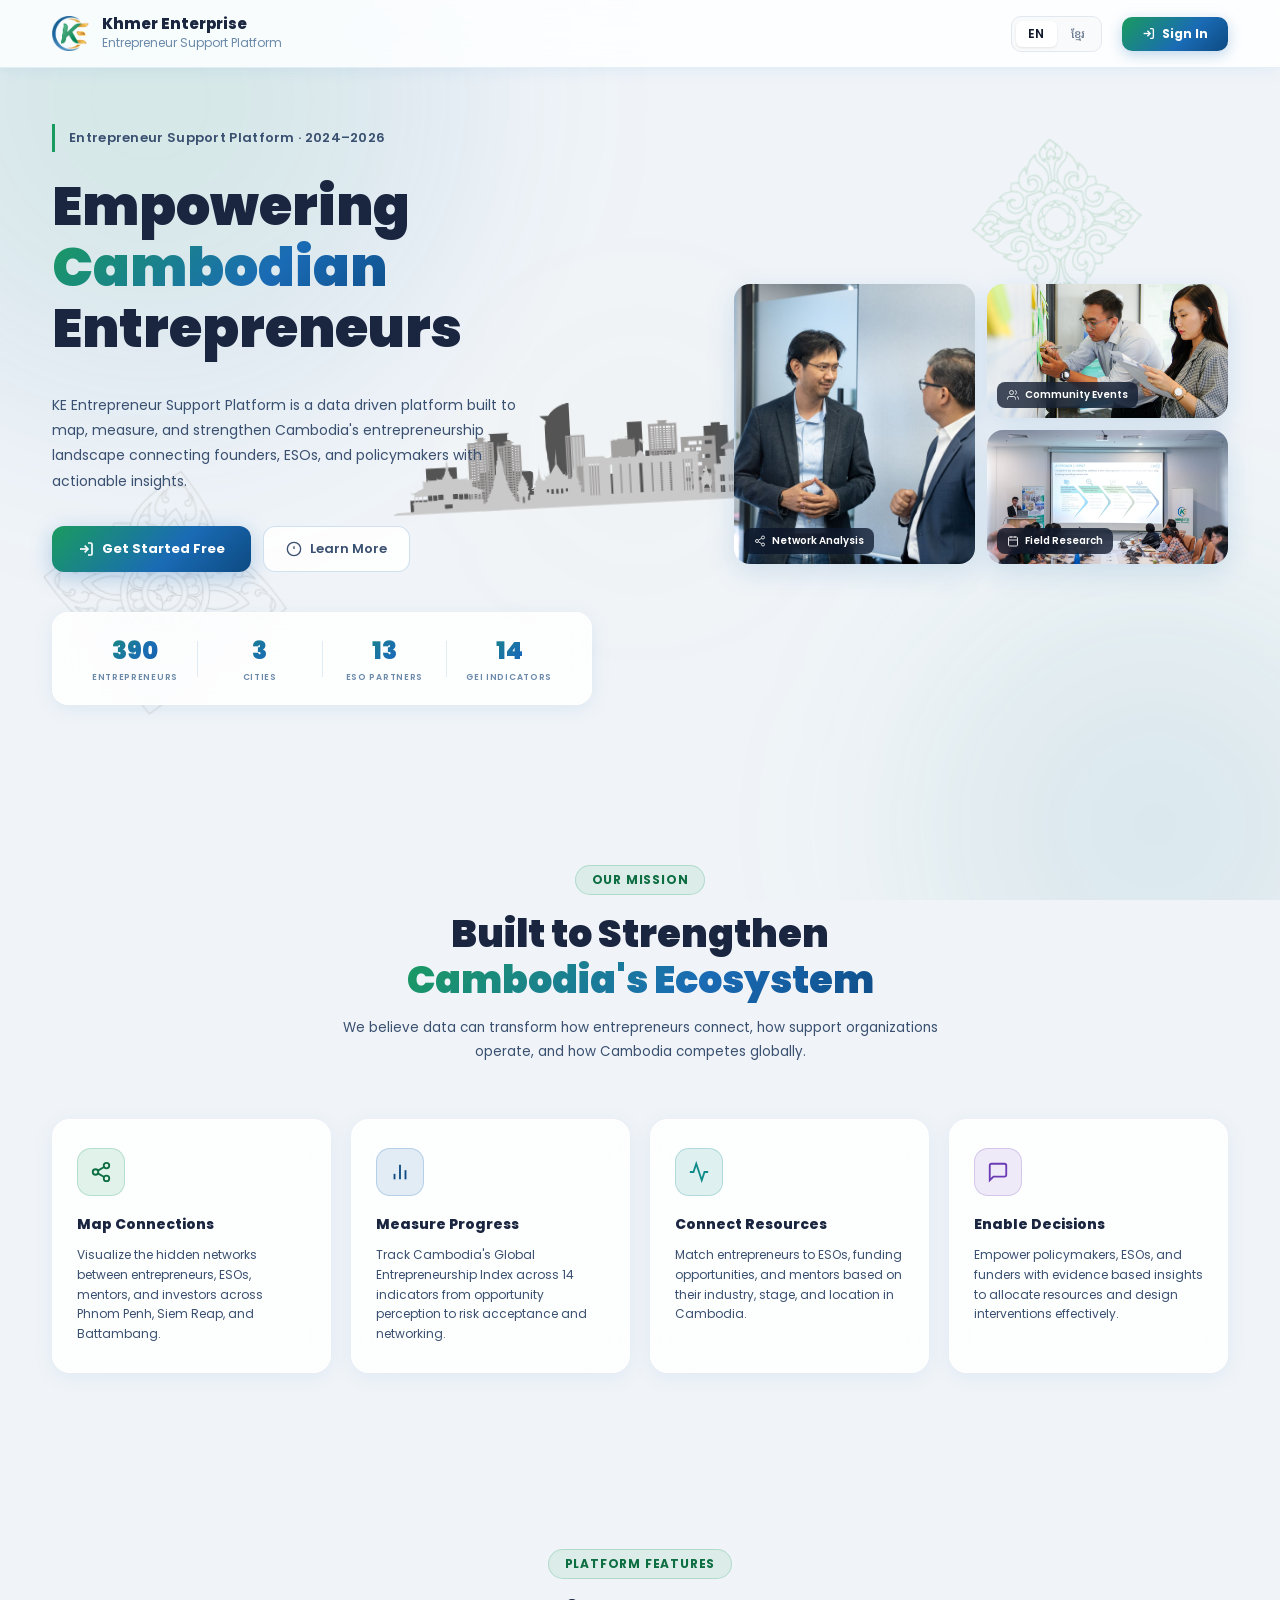
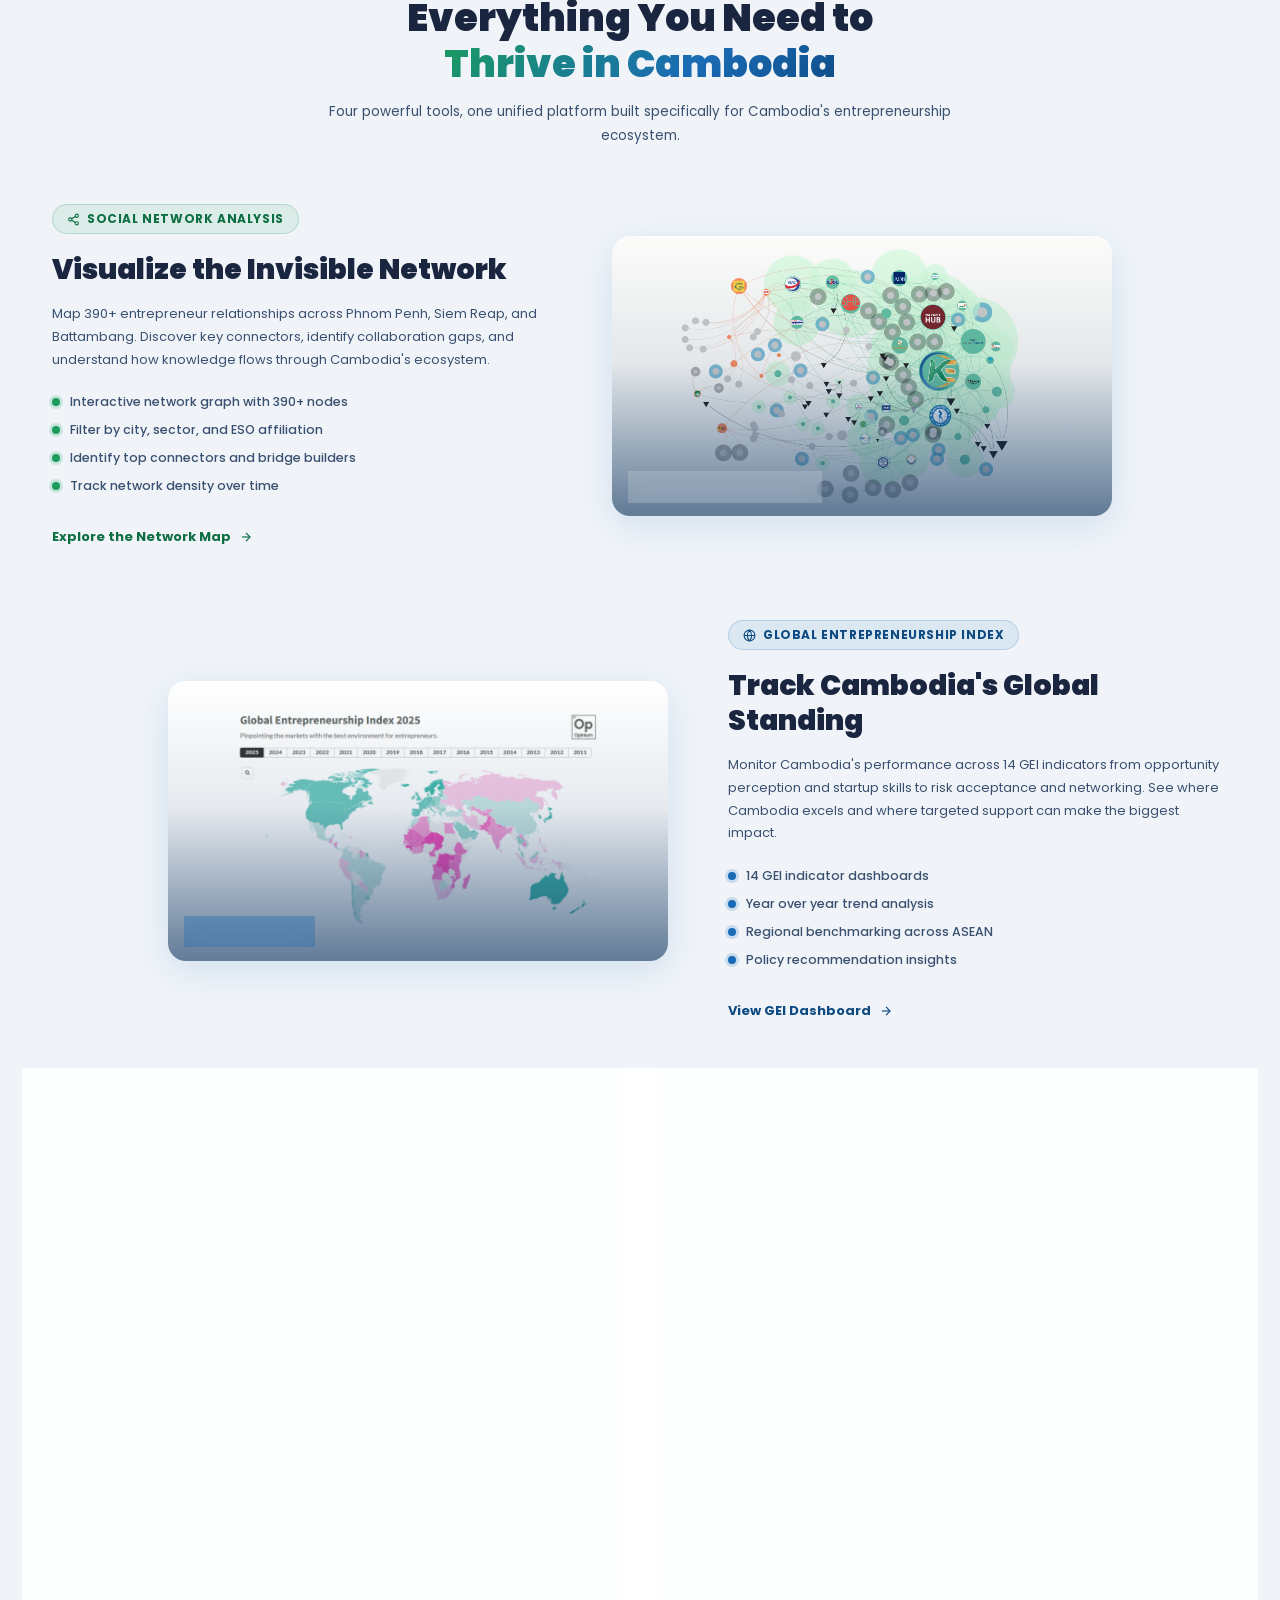
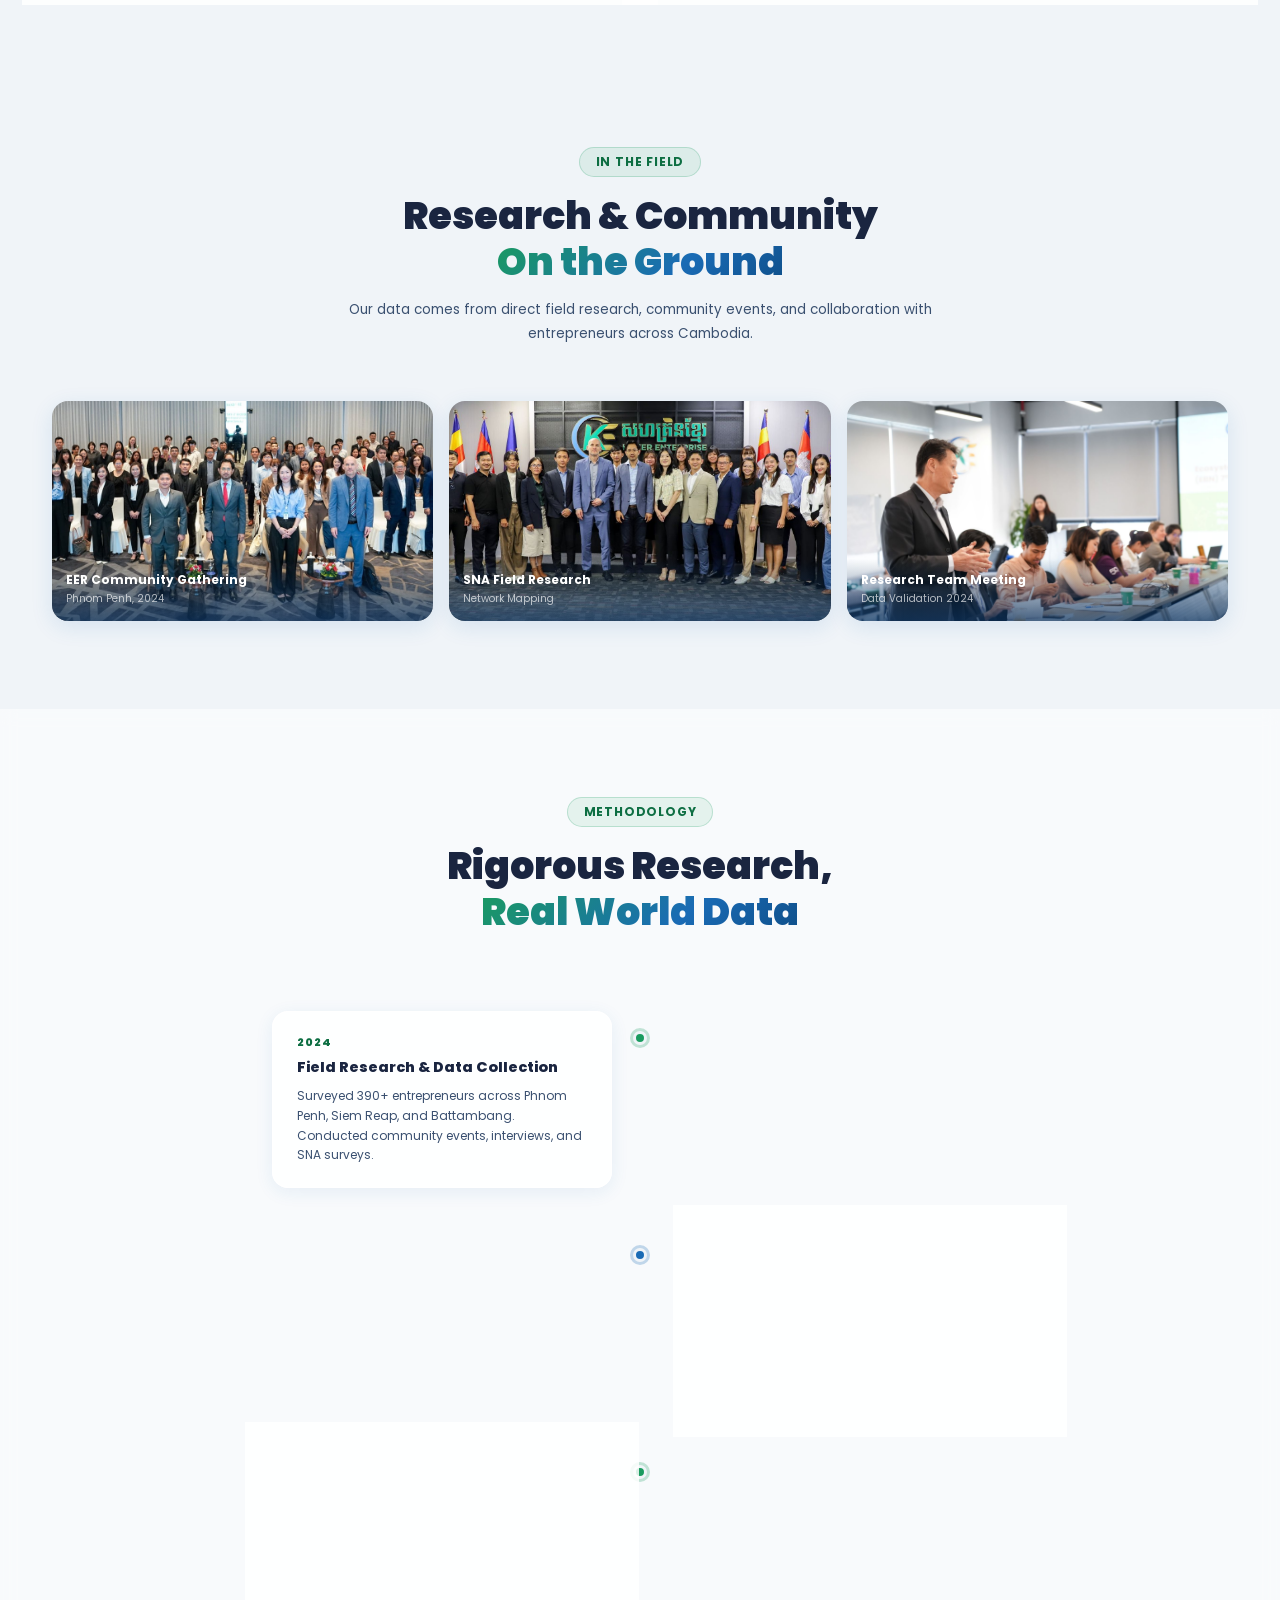
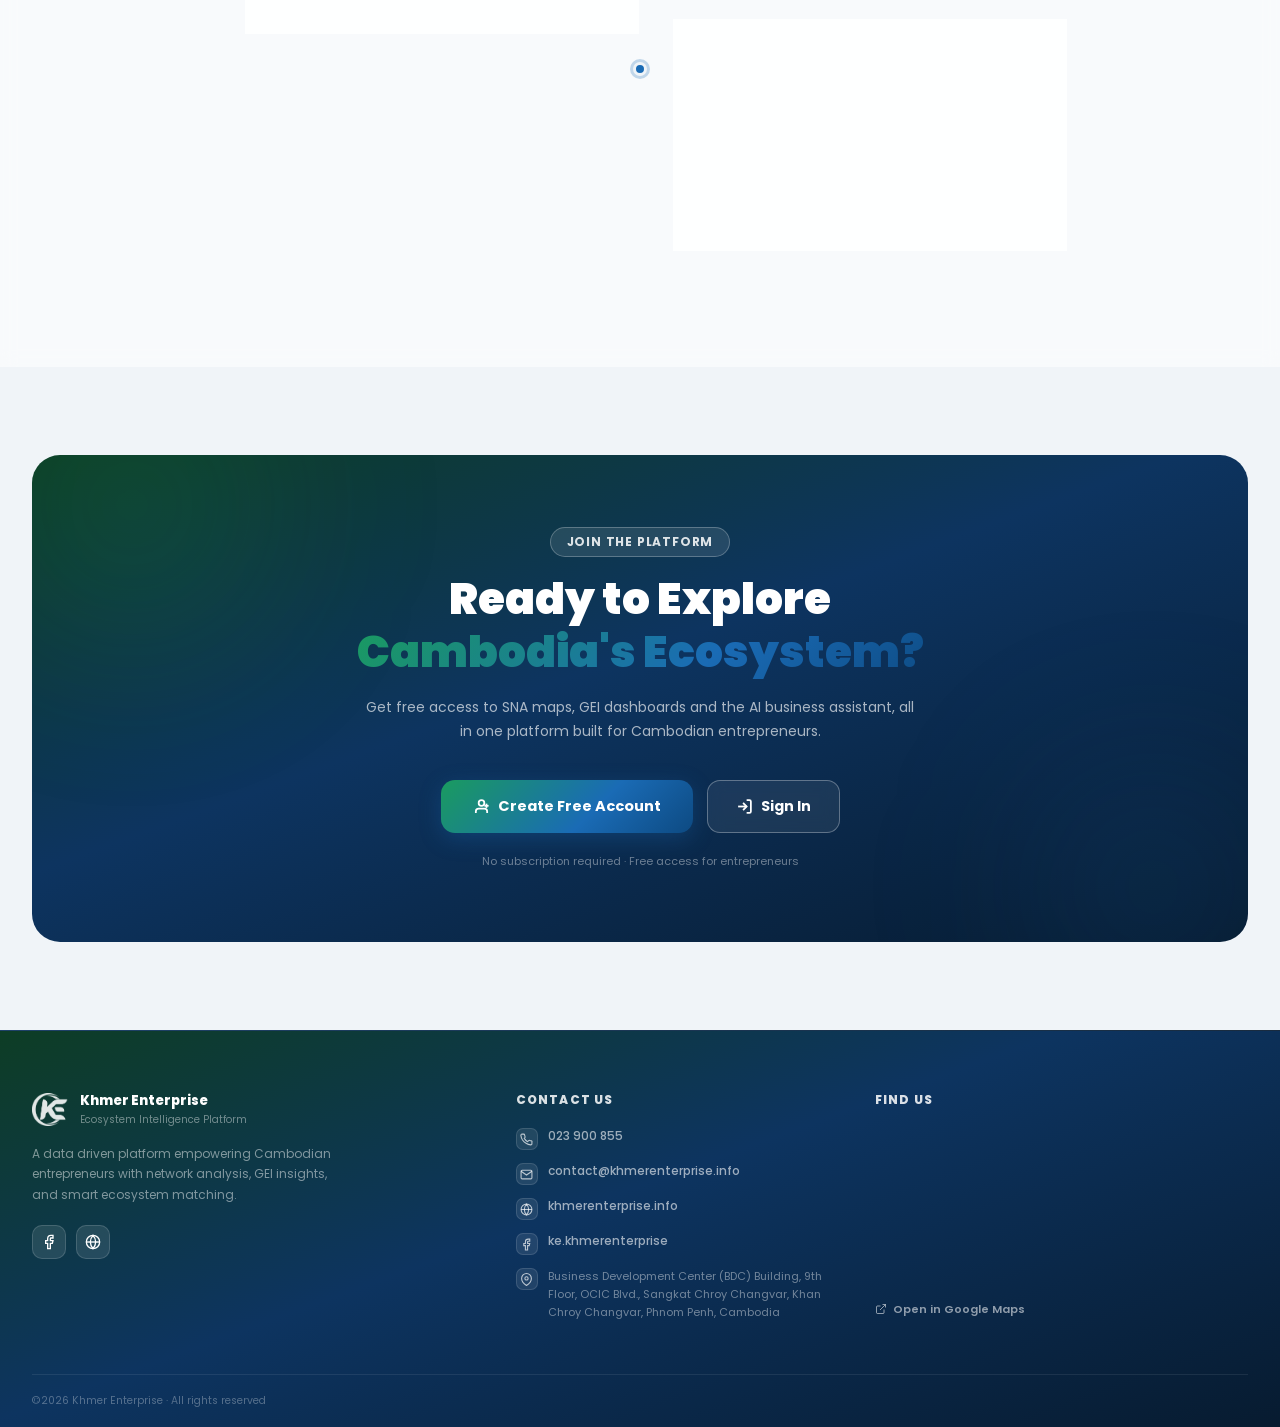
==== commit 40ca55bf: "hehe" ====
--- a/index.html
+++ b/index.html
@@ -16,9 +16,9 @@
   <div class="bg-orb bg-orb-2"></div>
   <div class="bg-orb bg-orb-3"></div>
   <div class="bg-grid"></div>
-  <img src="images/artwork_1.png" alt="" class="bg-artwork bg-artwork-main">
-  <img src="images/artwork_2.png" alt="" class="bg-artwork bg-artwork-hi">
-  <img src="images/artwork_3.png" alt="" class="bg-artwork bg-artwork-secondary">
+  <img src="images/artwork_2.png" alt="" class="bg-artwork bg-artwork-main">
+  <img src="images/artwork_3.png" alt="" class="bg-artwork bg-artwork-hi">
+  <img src="images/artwork_1.png" alt="" class="bg-artwork bg-artwork-secondary">
 </div>
 
 <!-- ══════════════════════════════ NAV ══════════════════════════════ -->
--- a/css/index.css
+++ b/css/index.css
@@ -61,7 +61,7 @@
 .bg-artwork-main {
   top: 15%;
   right: 5%;
-  width: clamp(200px, 25vw, 400px);
+  width: clamp(300px, 25vw, 400px);
   height: auto;
   transform: rotate(-5deg);
   opacity: 1;
@@ -107,22 +107,22 @@
 /* Reduce opacity on mobile for better performance and visibility */
 @media (max-width: 768px) {
   .bg-artwork-main {
-    width: clamp(120px, 30vw, 200px);
-    opacity: 0.25;
+    width: clamp(150px, 30vw, 200px);
+    opacity: 1;
     top: 10%;
     right: 2%;
   }
   
   .bg-artwork-secondary {
     width: clamp(100px, 25vw, 180px);
-    opacity: 0.2;
+    opacity: 1;
     bottom: 15%;
     left: 1%;
   }
   
   .bg-artwork-hi {
-    width: clamp(110px, 28vw, 200px);
-    opacity: 0.2;
+    width: clamp(150px, 28vw, 200px);
+    opacity: 1;
   }
 }
 
@@ -690,7 +690,7 @@
   width: 130px;
   height: auto;
   transform: rotate(-15deg);
-  opacity: 0.4;
+  opacity: 1;
 }
 
 .artwork-icon-2 {
@@ -699,7 +699,7 @@
   width: 120px;
   height: auto;
   transform: rotate(10deg);
-  opacity: 0.25;
+  opacity: 1;
 }
 
 .artwork-icon-3 {
@@ -708,7 +708,7 @@
   width: 130px;
   height: auto;
   transform: rotate(-8deg);
-  opacity: 0.4;
+  opacity: 1;
 }
 
 .artwork-icon-4 {
@@ -717,7 +717,7 @@
   width: 120px;
   height: auto;
   transform: rotate(20deg);
-  opacity: 0.45;
+  opacity: 1;
 }
 
 /* Ensure section-inner has relative positioning for artwork */
@@ -731,28 +731,28 @@
     width: 80px;
     top: 10px;
     left: 2%;
-    opacity: 0.3;
+    opacity: 0.4;
   }
   
   .artwork-icon-2 {
     width: 80px;
     top: 25%;
     right: 1%;
-    opacity: 0.15;
+    opacity: 0.4;
   }
   
   .artwork-icon-3 {
     width: 80px;
     bottom: 1%;
     left: 3%;
-    opacity: 0.3;
+    opacity: 0.4;
   }
   
   .artwork-icon-4 {
     width: 80px;
     bottom: 20%;
     right: 3%;
-    opacity: 0.35;
+    opacity: 0.4;
   }
 }
 
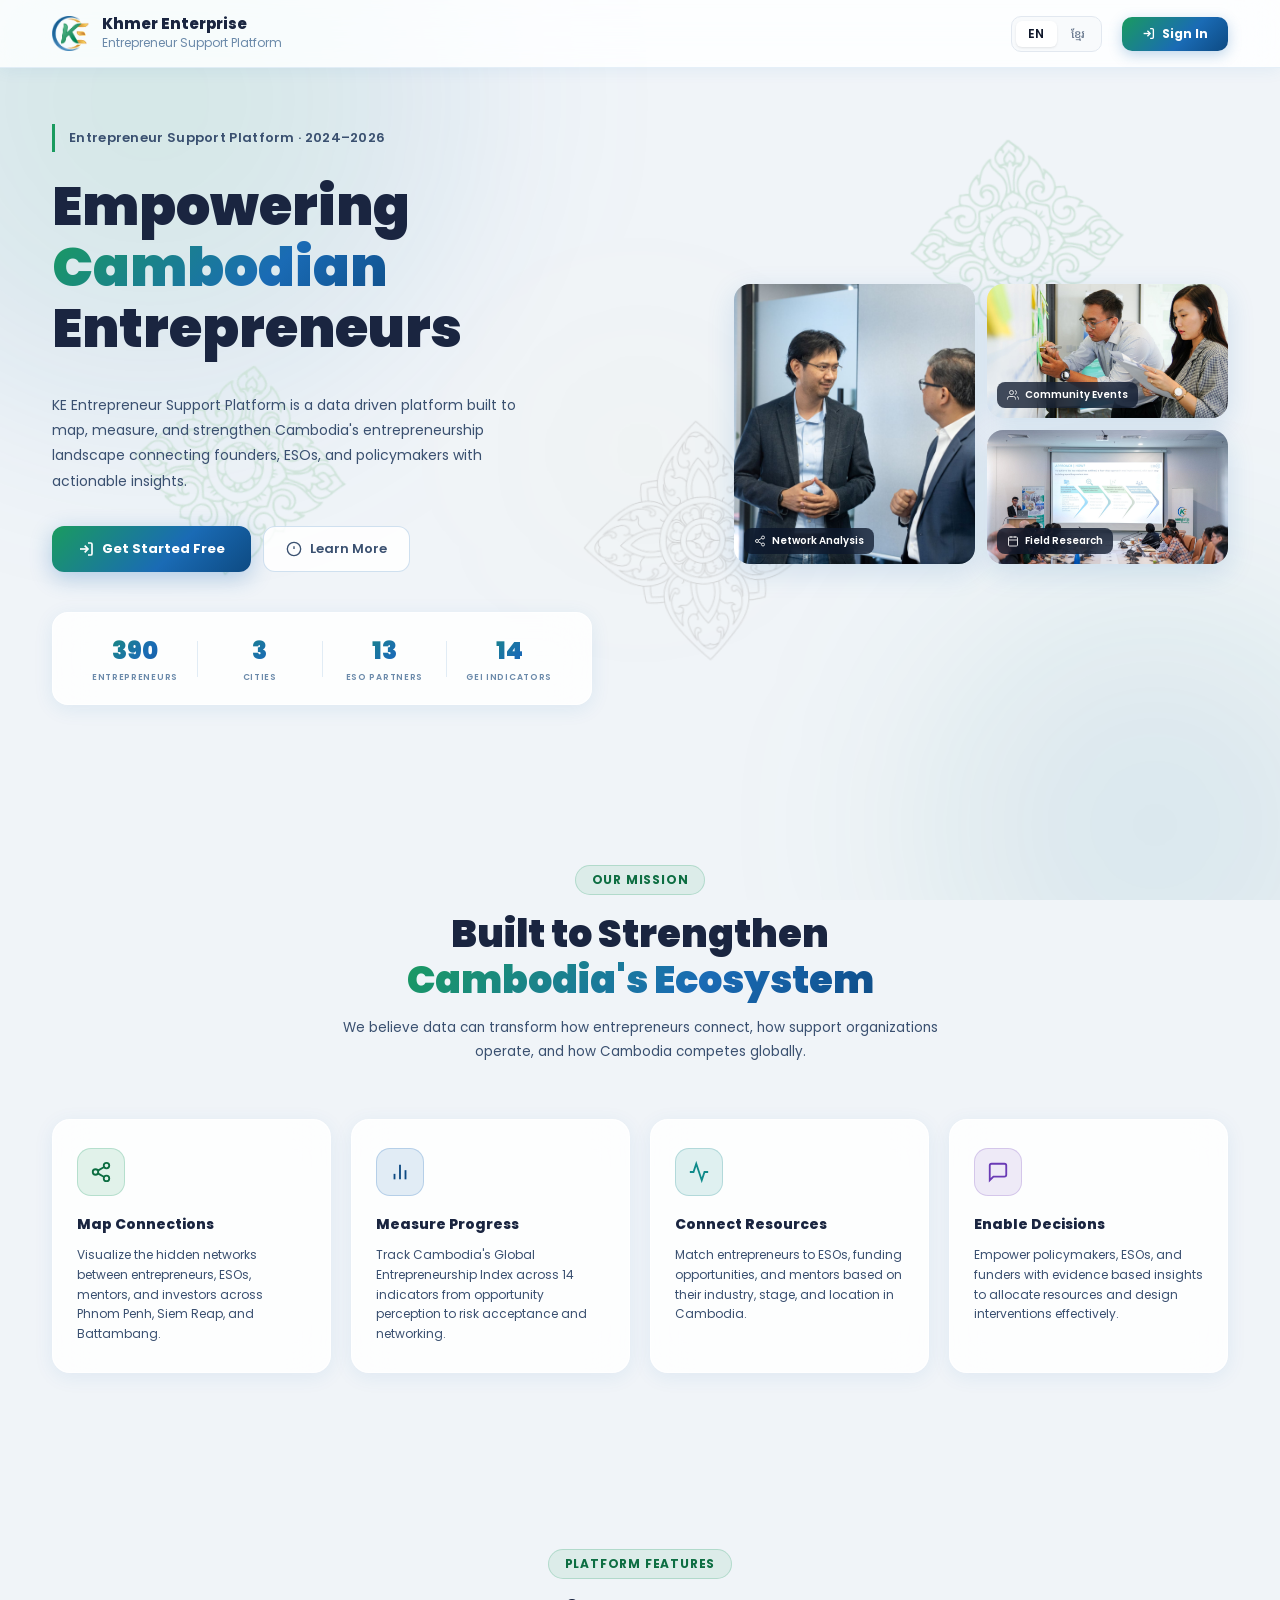
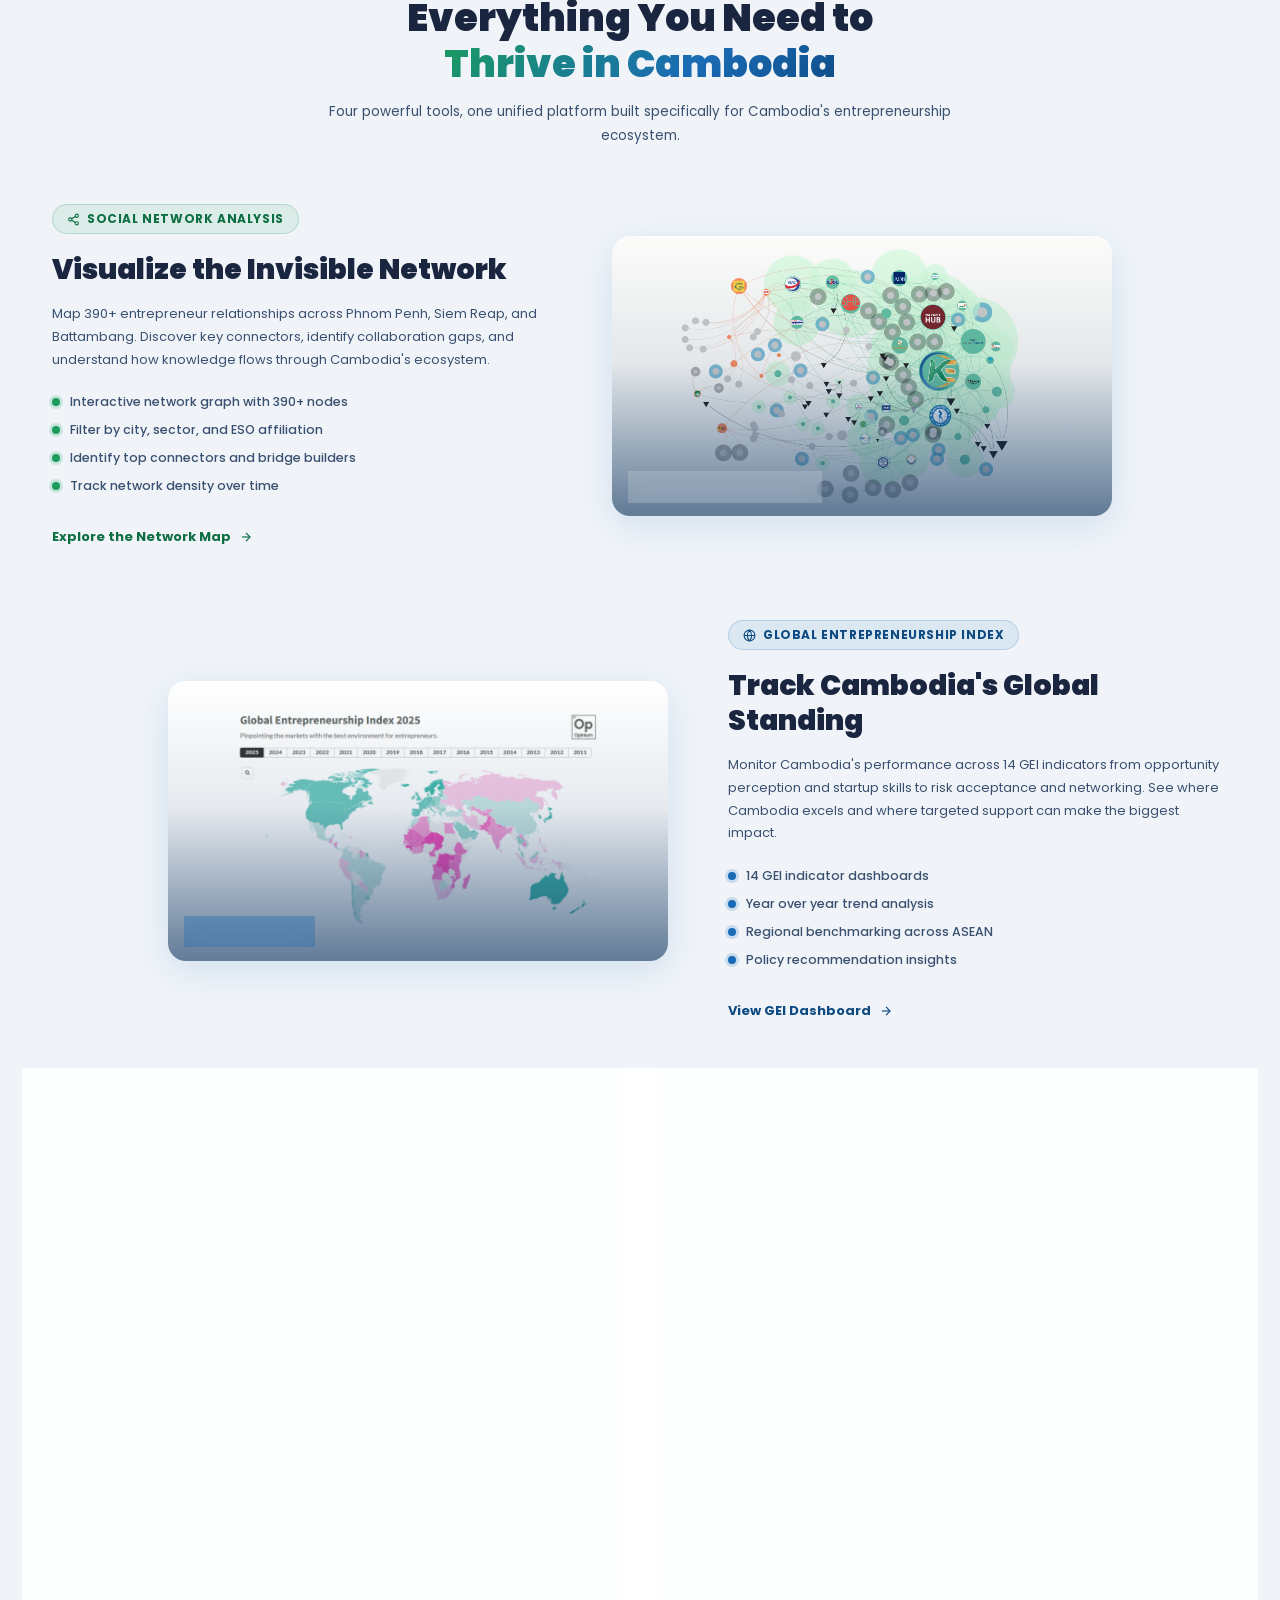
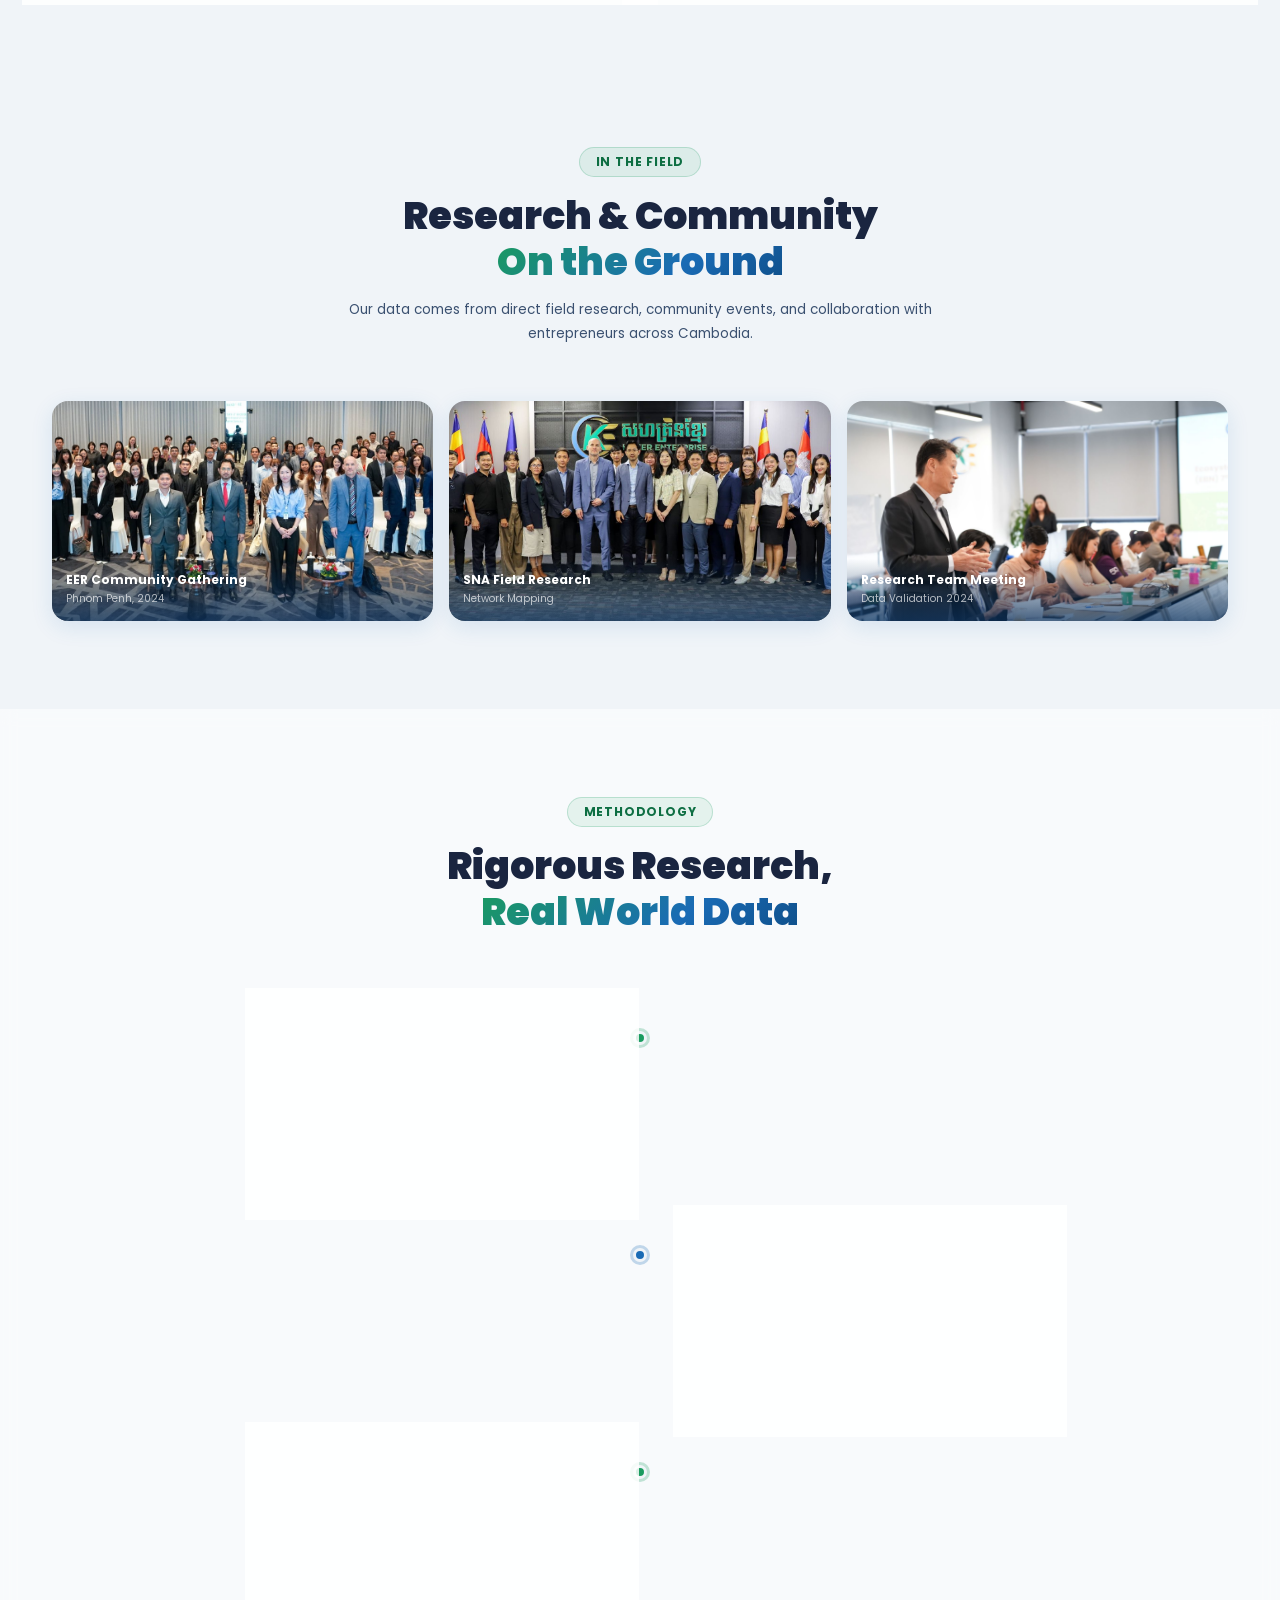
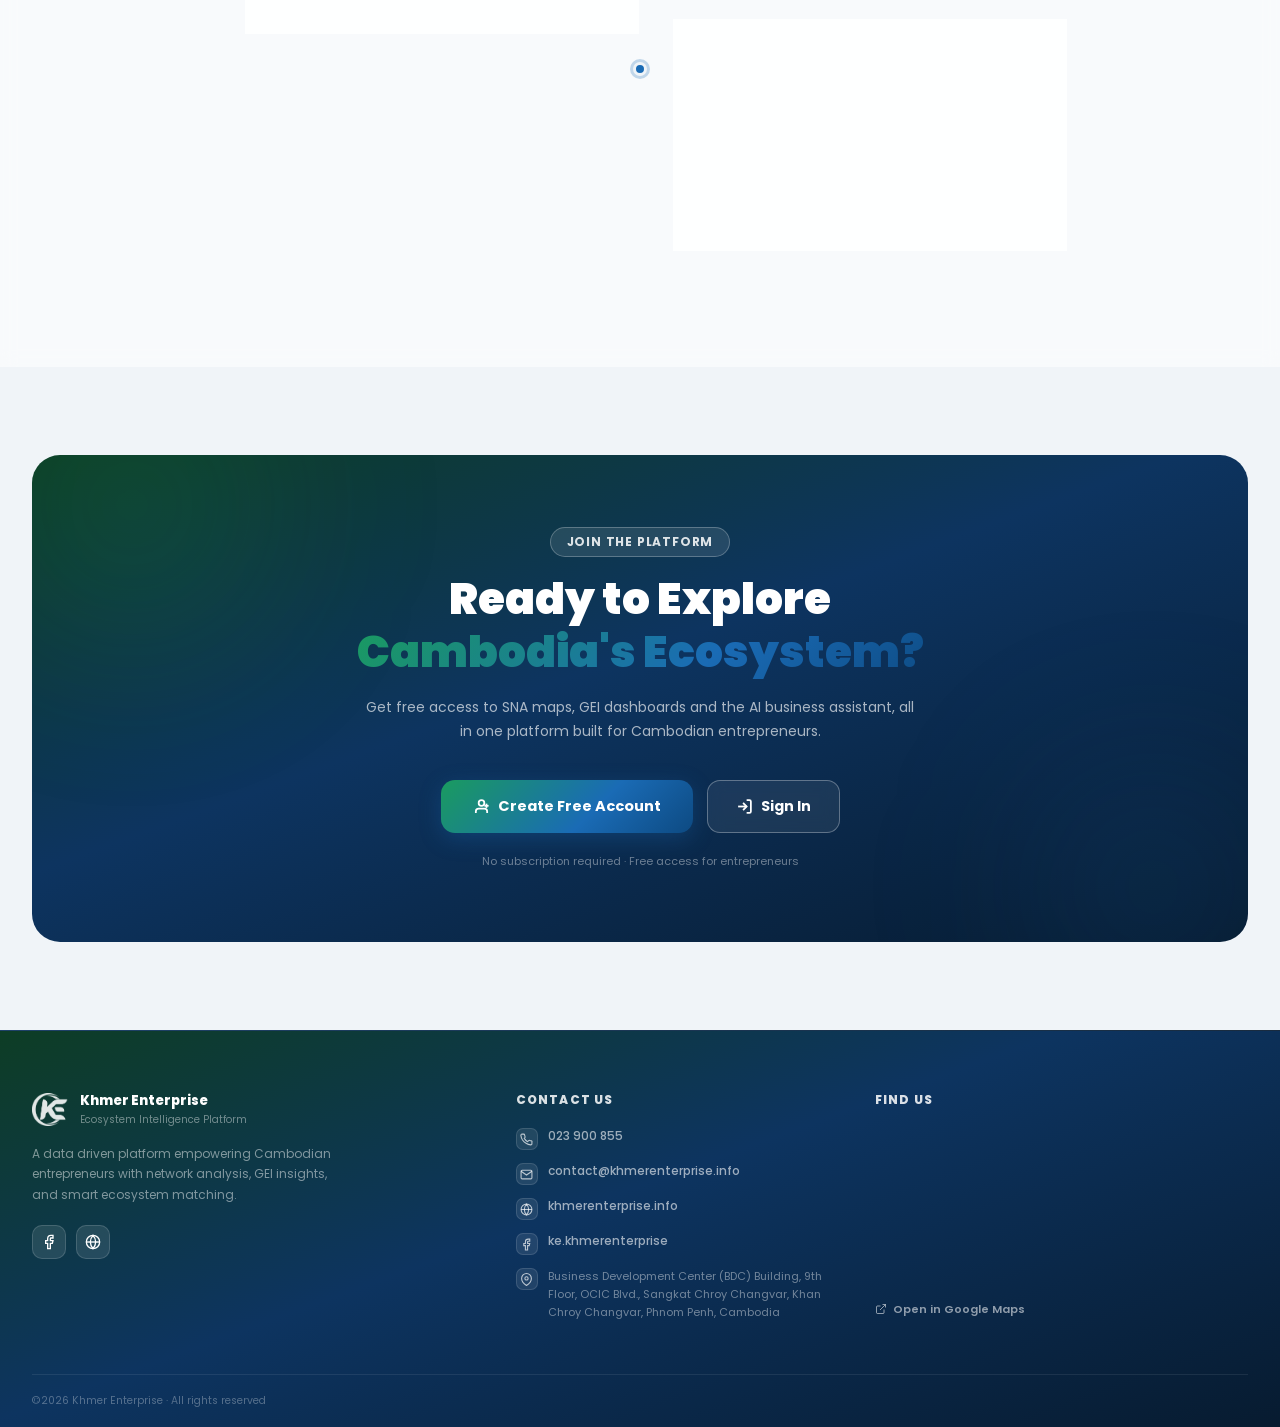
==== commit fb71abb8: "heh" ====
--- a/index.html
+++ b/index.html
@@ -17,8 +17,8 @@
   <div class="bg-orb bg-orb-3"></div>
   <div class="bg-grid"></div>
   <img src="images/artwork_2.png" alt="" class="bg-artwork bg-artwork-main">
-  <img src="images/artwork_3.png" alt="" class="bg-artwork bg-artwork-hi">
-  <img src="images/artwork_1.png" alt="" class="bg-artwork bg-artwork-secondary">
+  <img src="images/artwork_1.png" alt="" class="bg-artwork bg-artwork-third">
+  <img src="images/artwork_2.png" alt="" class="bg-artwork bg-artwork-secondary">
 </div>
 
 <!-- ══════════════════════════════ NAV ══════════════════════════════ -->
--- a/css/index.css
+++ b/css/index.css
@@ -61,31 +61,31 @@
 .bg-artwork-main {
   top: 15%;
   right: 5%;
-  width: clamp(300px, 25vw, 400px);
+  width: clamp(400px, 25vw, 400px);
   height: auto;
   transform: rotate(-5deg);
   opacity: 1;
-  animation: artworkFloat1 20s ease-in-out infinite;
+  animation: artworkFloat1 10s ease-in-out infinite;
 }
 
 .bg-artwork-secondary {
-  bottom: 20%;
+  top: 40%;
   left: 3%;
-  width: clamp(150px, 20vw, 350px);
+  width: clamp(400px, 20vw, 400px);
   height: auto;
   transform: rotate(8deg);
   opacity: 1;
-  animation: artworkFloat2 25s ease-in-out infinite;
-}
-
-.bg-artwork-hi {
-  top: 50%;
-  left: 50%;
-  width: clamp(500px, 22vw, 380px);
+  animation: artworkFloat2 10s ease-in-out infinite;
+}
+
+.bg-artwork-third {
+  top: 60%;
+  left: 55%;
+  width: clamp(150px, 25vw, 250px);
   height: auto;
   transform: translate(-50%, -50%) rotate(-3deg);
   opacity: 1;
-  animation: artworkFloat3 30s ease-in-out infinite;
+  animation: artworkFloat1 10s ease-in-out infinite;
 }
 
 /* Subtle floating animations for background artwork */
@@ -107,22 +107,24 @@
 /* Reduce opacity on mobile for better performance and visibility */
 @media (max-width: 768px) {
   .bg-artwork-main {
-    width: clamp(150px, 30vw, 200px);
+    width: clamp(200px, 25vw, 200px);
     opacity: 1;
-    top: 10%;
-    right: 2%;
+    top: 15%;
+    right: 1%;
   }
   
   .bg-artwork-secondary {
-    width: clamp(100px, 25vw, 180px);
+    width: clamp(200px, 25vw, 200px);
     opacity: 1;
-    bottom: 15%;
+    top: 45%;
     left: 1%;
   }
   
-  .bg-artwork-hi {
-    width: clamp(150px, 28vw, 200px);
+  .bg-artwork-third {
+    width: clamp(130px, 28vw, 150px);
+    top: 75%;
     opacity: 1;
+    right:1%;
   }
 }
 
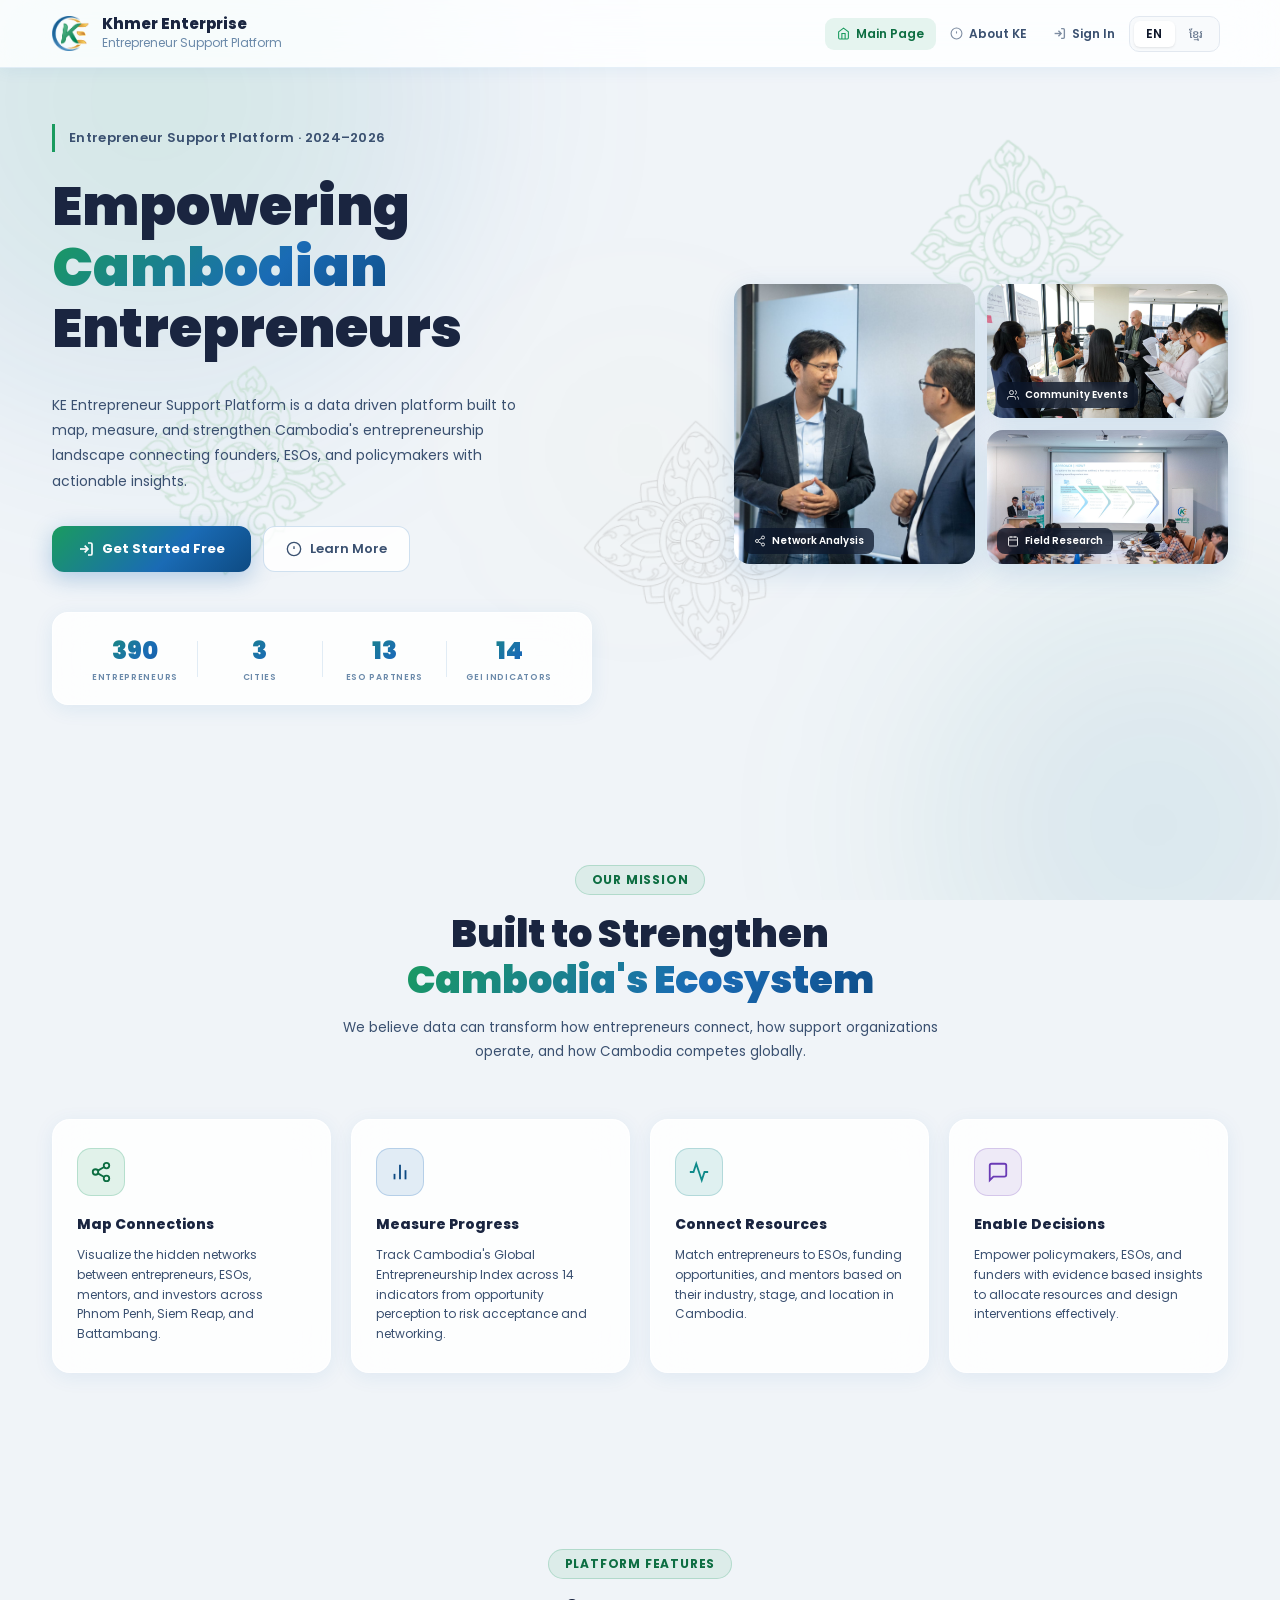
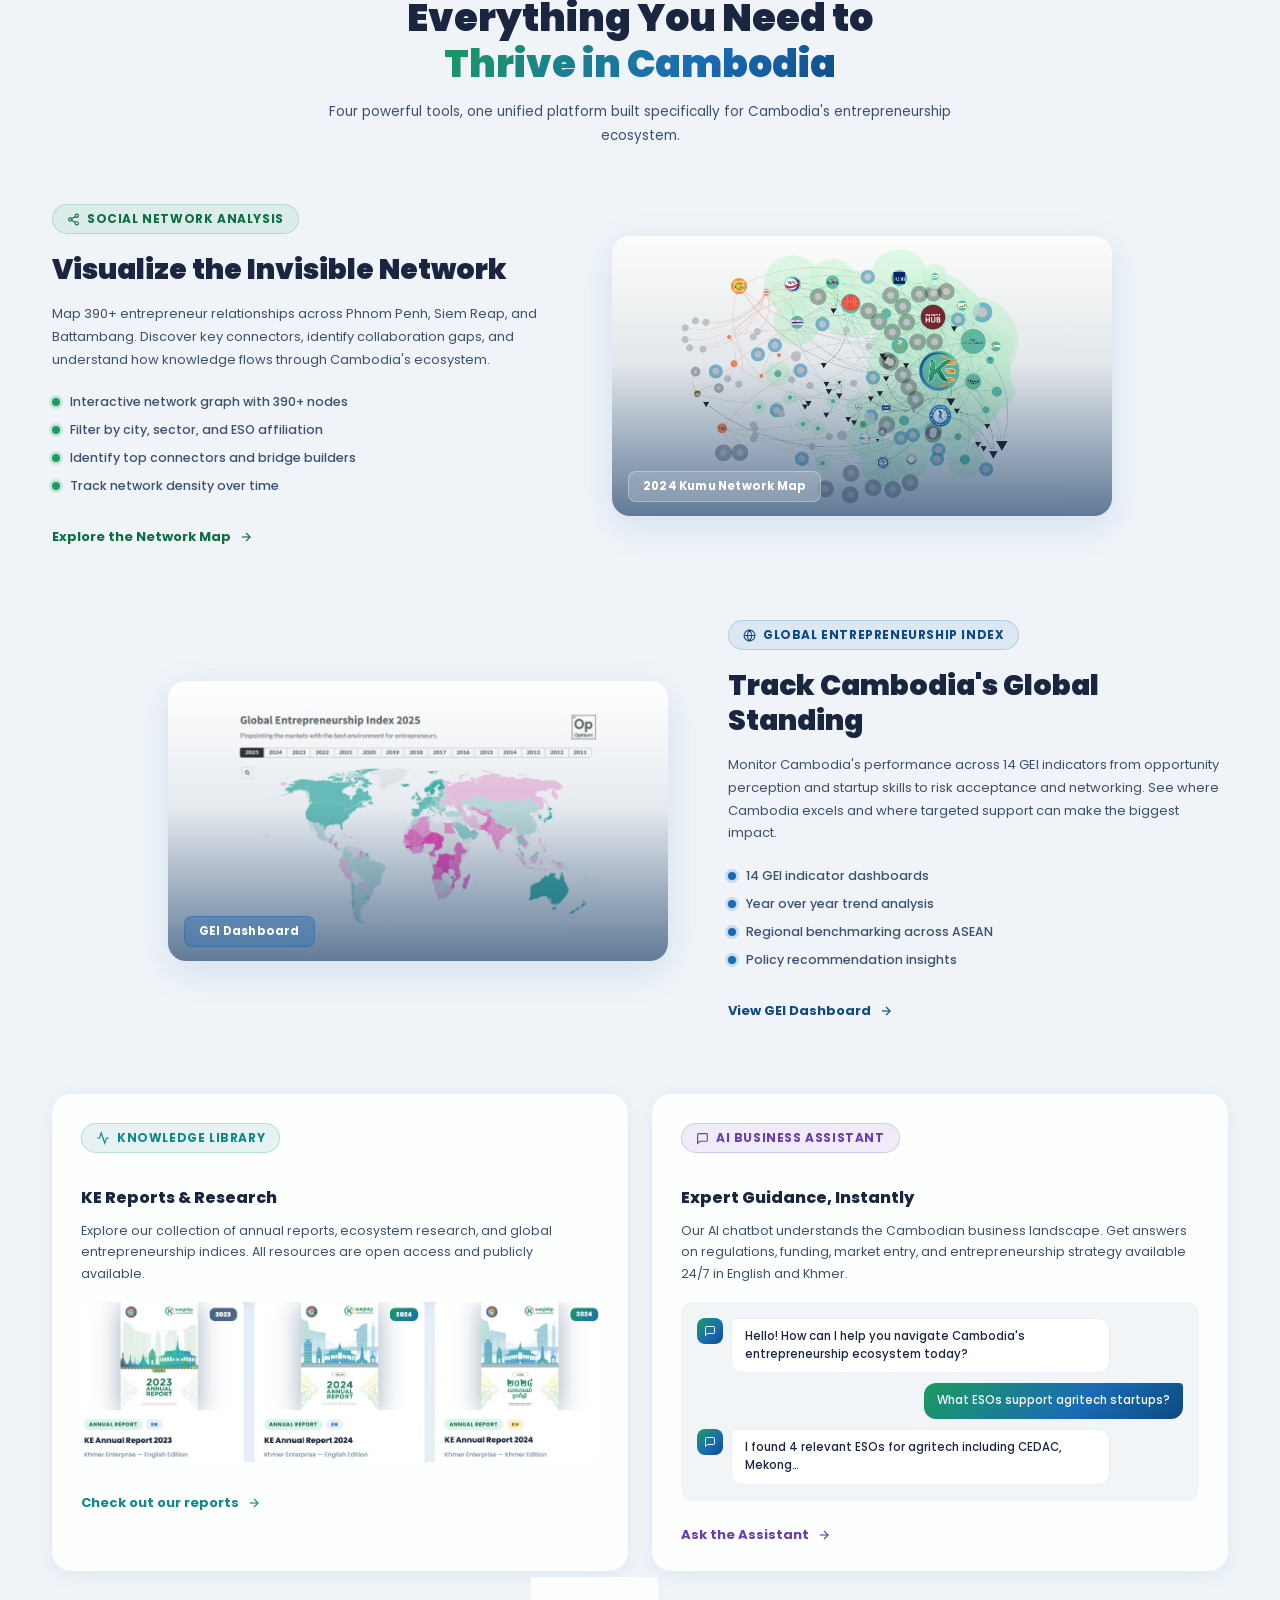
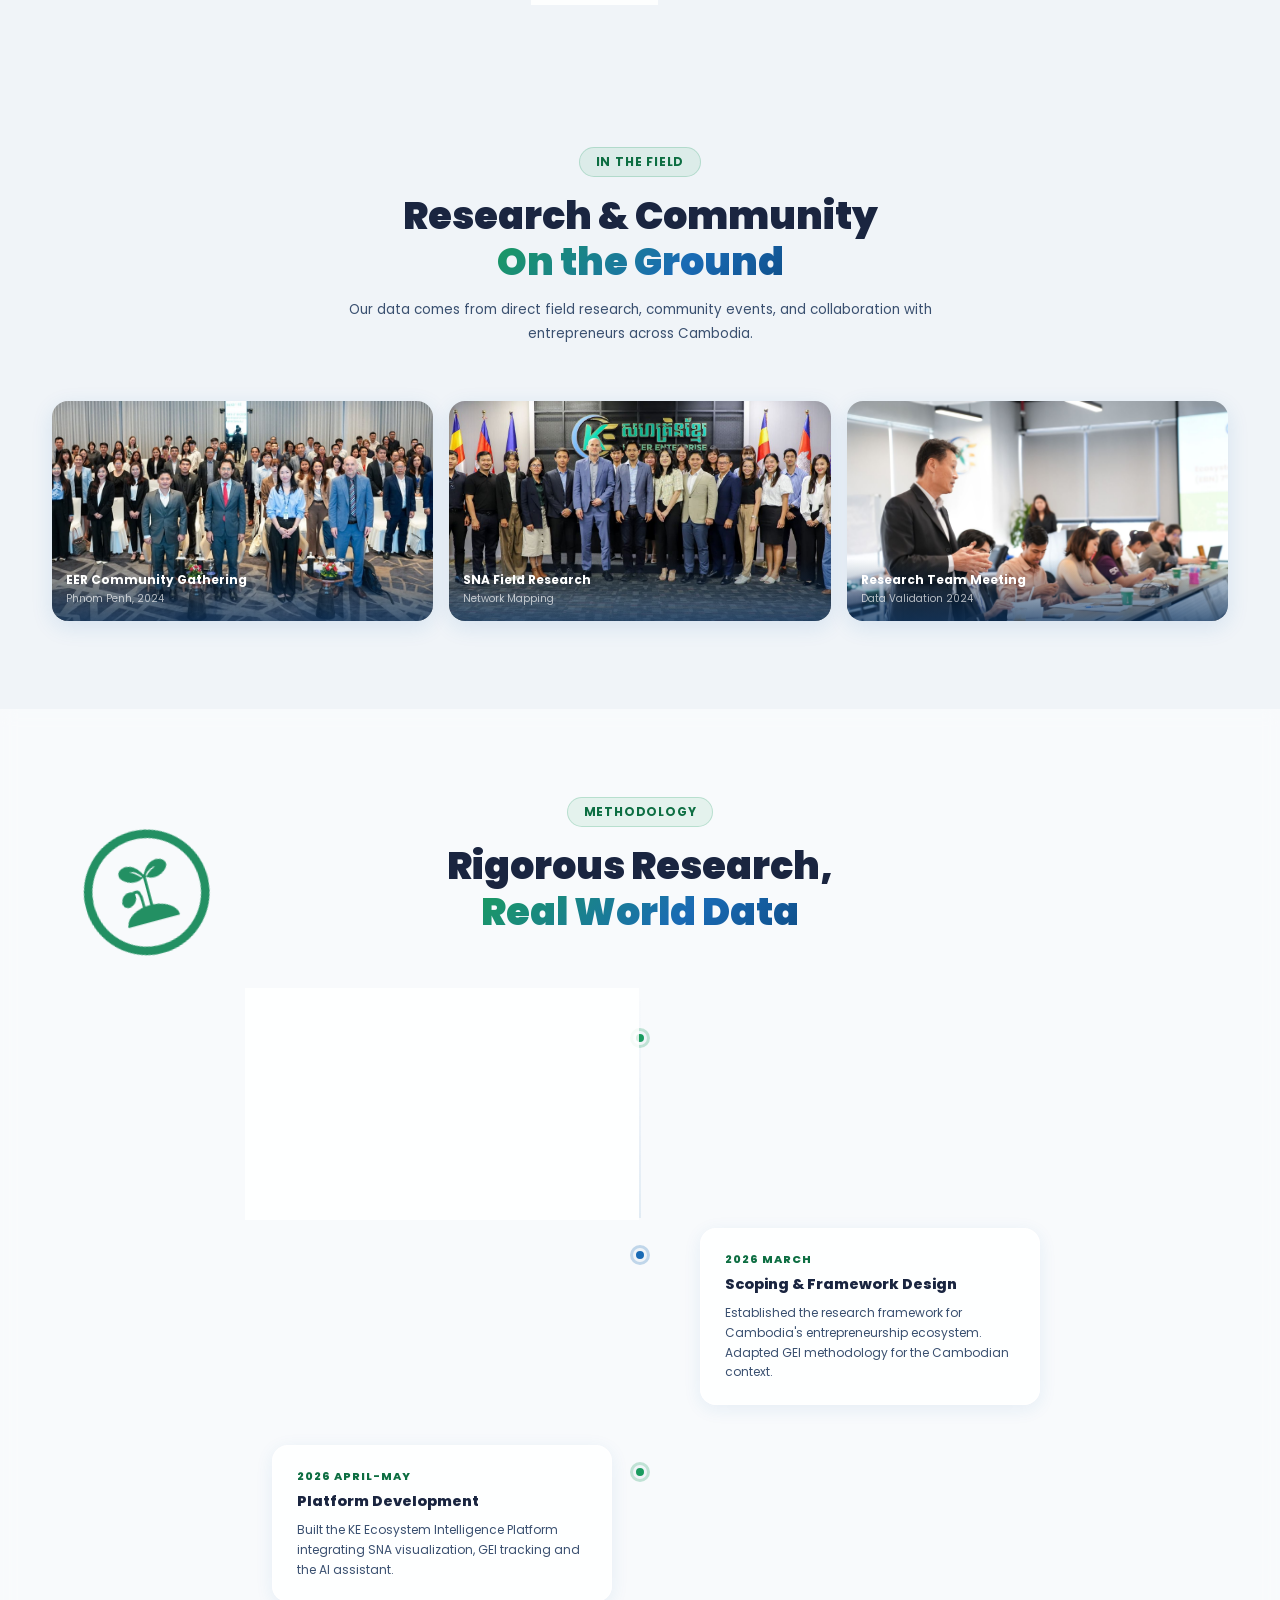
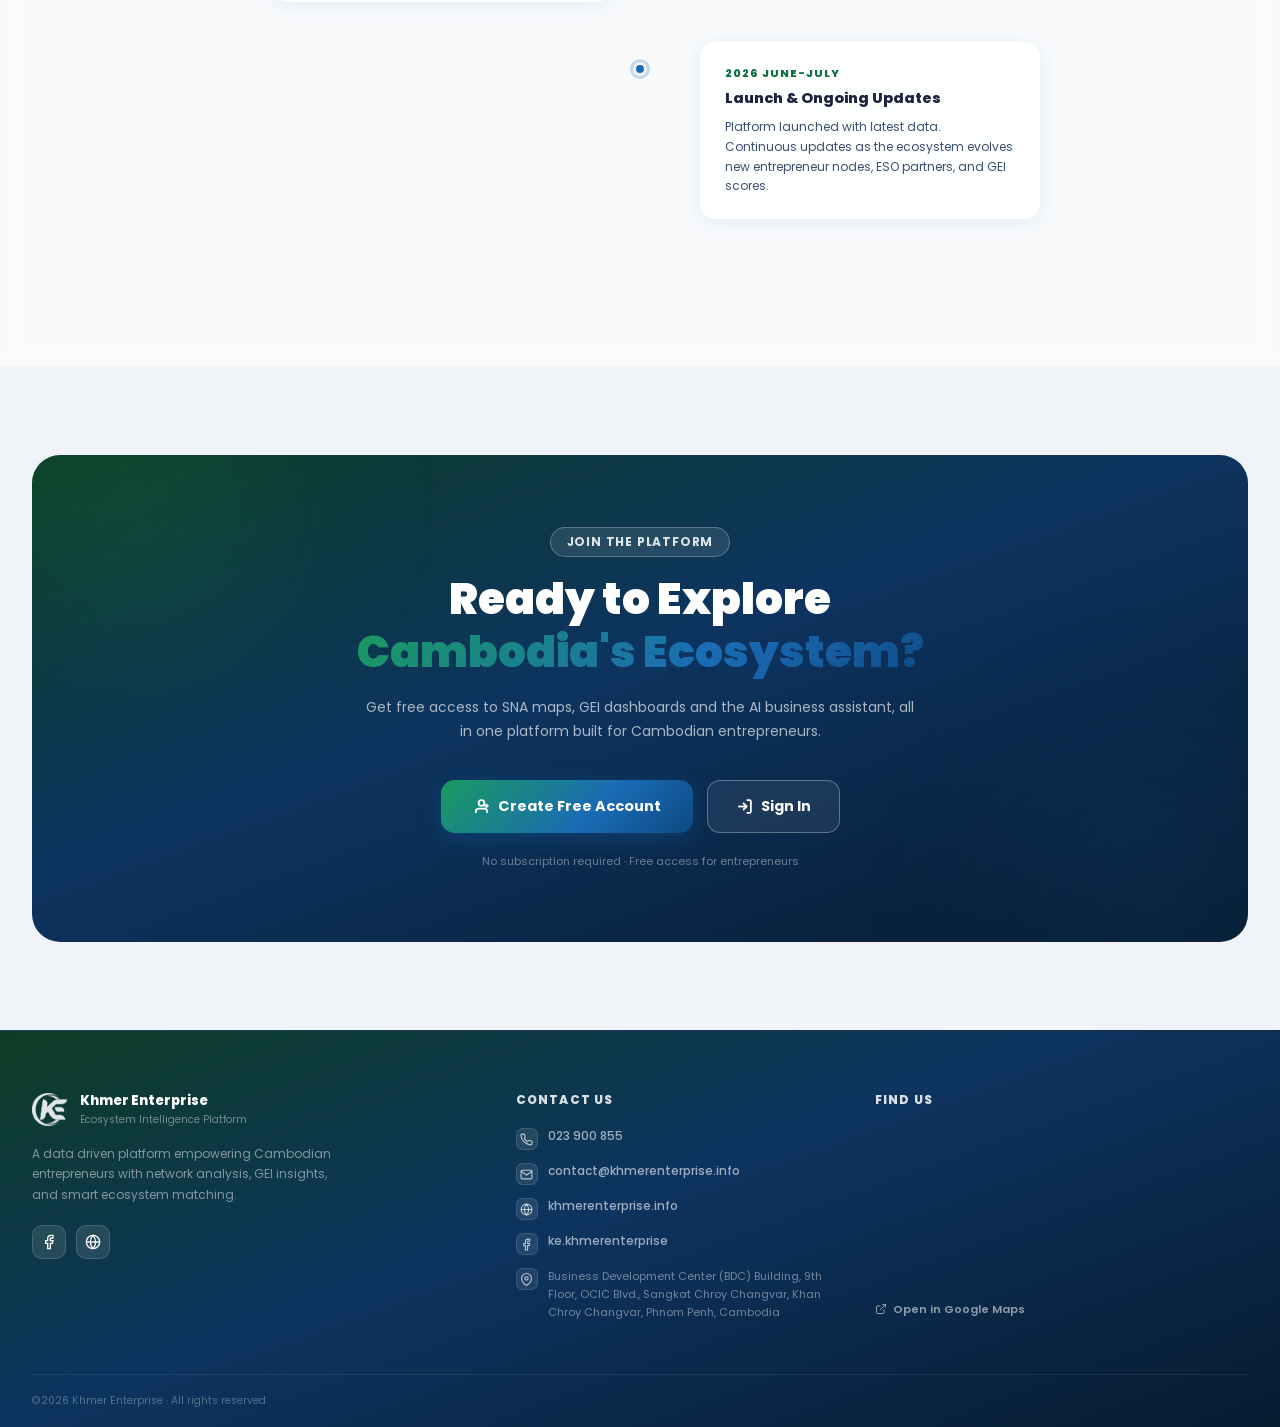
==== commit 92e5f7a9: "heh" ====
--- a/index.html
+++ b/index.html
@@ -33,17 +33,25 @@
     </a>
 
     <div class="nav-links" id="nav-links">
+      <!-- Page navigation -->
+      <a href="index.html" class="nav-link active">
+        <svg xmlns="http://www.w3.org/2000/svg" width="13" height="13" viewBox="0 0 24 24" fill="none" stroke="currentColor" stroke-width="2"><path d="M3 9l9-7 9 7v11a2 2 0 0 1-2 2H5a2 2 0 0 1-2-2z"/><polyline points="9 22 9 12 15 12 15 22"/></svg>
+        <span lang-key="nav.main">Main Page</span>
+      </a>
+      <a href="aboutke.html" class="nav-link">
+        <svg xmlns="http://www.w3.org/2000/svg" width="13" height="13" viewBox="0 0 24 24" fill="none" stroke="currentColor" stroke-width="2"><circle cx="12" cy="12" r="10"/><line x1="12" y1="8" x2="12" y2="12"/><line x1="12" y1="16" x2="12.01" y2="16"/></svg>
+        <span lang-key="nav.about">About KE</span>
+      </a>
+      <a href="login.html" class="nav-link">
+        <svg xmlns="http://www.w3.org/2000/svg" width="13" height="13" viewBox="0 0 24 24" fill="none" stroke="currentColor" stroke-width="2.5"><path d="M15 3h4a2 2 0 0 1 2 2v14a2 2 0 0 1-2 2h-4"/><polyline points="10 17 15 12 10 7"/><line x1="15" y1="12" x2="3" y2="12"/></svg>
+        <span lang-key="nav.signin">Sign In</span>
+      </a>
       <!-- Language Toggle -->
       <button class="lang-toggle" id="lang-toggle" onclick="toggleLanguage()" aria-label="Toggle language">
         <span class="lang-option lang-option-en active">EN</span>
         <span class="lang-divider">/</span>
         <span class="lang-option lang-option-kh">ខ្មែរ</span>
       </button>
-
-      <a href="login.html" class="nav-cta">
-        <svg xmlns="http://www.w3.org/2000/svg" width="13" height="13" viewBox="0 0 24 24" fill="none" stroke="currentColor" stroke-width="2.5"><path d="M15 3h4a2 2 0 0 1 2 2v14a2 2 0 0 1-2 2h-4"/><polyline points="10 17 15 12 10 7"/><line x1="15" y1="12" x2="3" y2="12"/></svg>
-        <span lang-key="nav.signin">Sign In</span>
-      </a>
     </div>
 
     <button class="hamburger" id="hamburger" onclick="toggleMenu()" aria-label="Menu">
@@ -110,7 +118,7 @@
         </div>
       </div>
       <div class="photo-card photo-top-right">
-        <img src="images/EBN_1.jpg" alt="EER Event Gathering" loading="lazy">
+        <img src="images/SNA_3.jpg" alt="EER Event Gathering" loading="lazy">
         <div class="photo-label">
           <svg xmlns="http://www.w3.org/2000/svg" width="12" height="12" viewBox="0 0 24 24" fill="none" stroke="currentColor" stroke-width="2"><path d="M17 21v-2a4 4 0 0 0-4-4H5a4 4 0 0 0-4 4v2"/><circle cx="9" cy="7" r="4"/><path d="M23 21v-2a4 4 0 0 0-3-3.87"/><path d="M16 3.13a4 4 0 0 1 0 7.75"/></svg>
           <span lang-key="hero.photo2.label">Community Events</span>
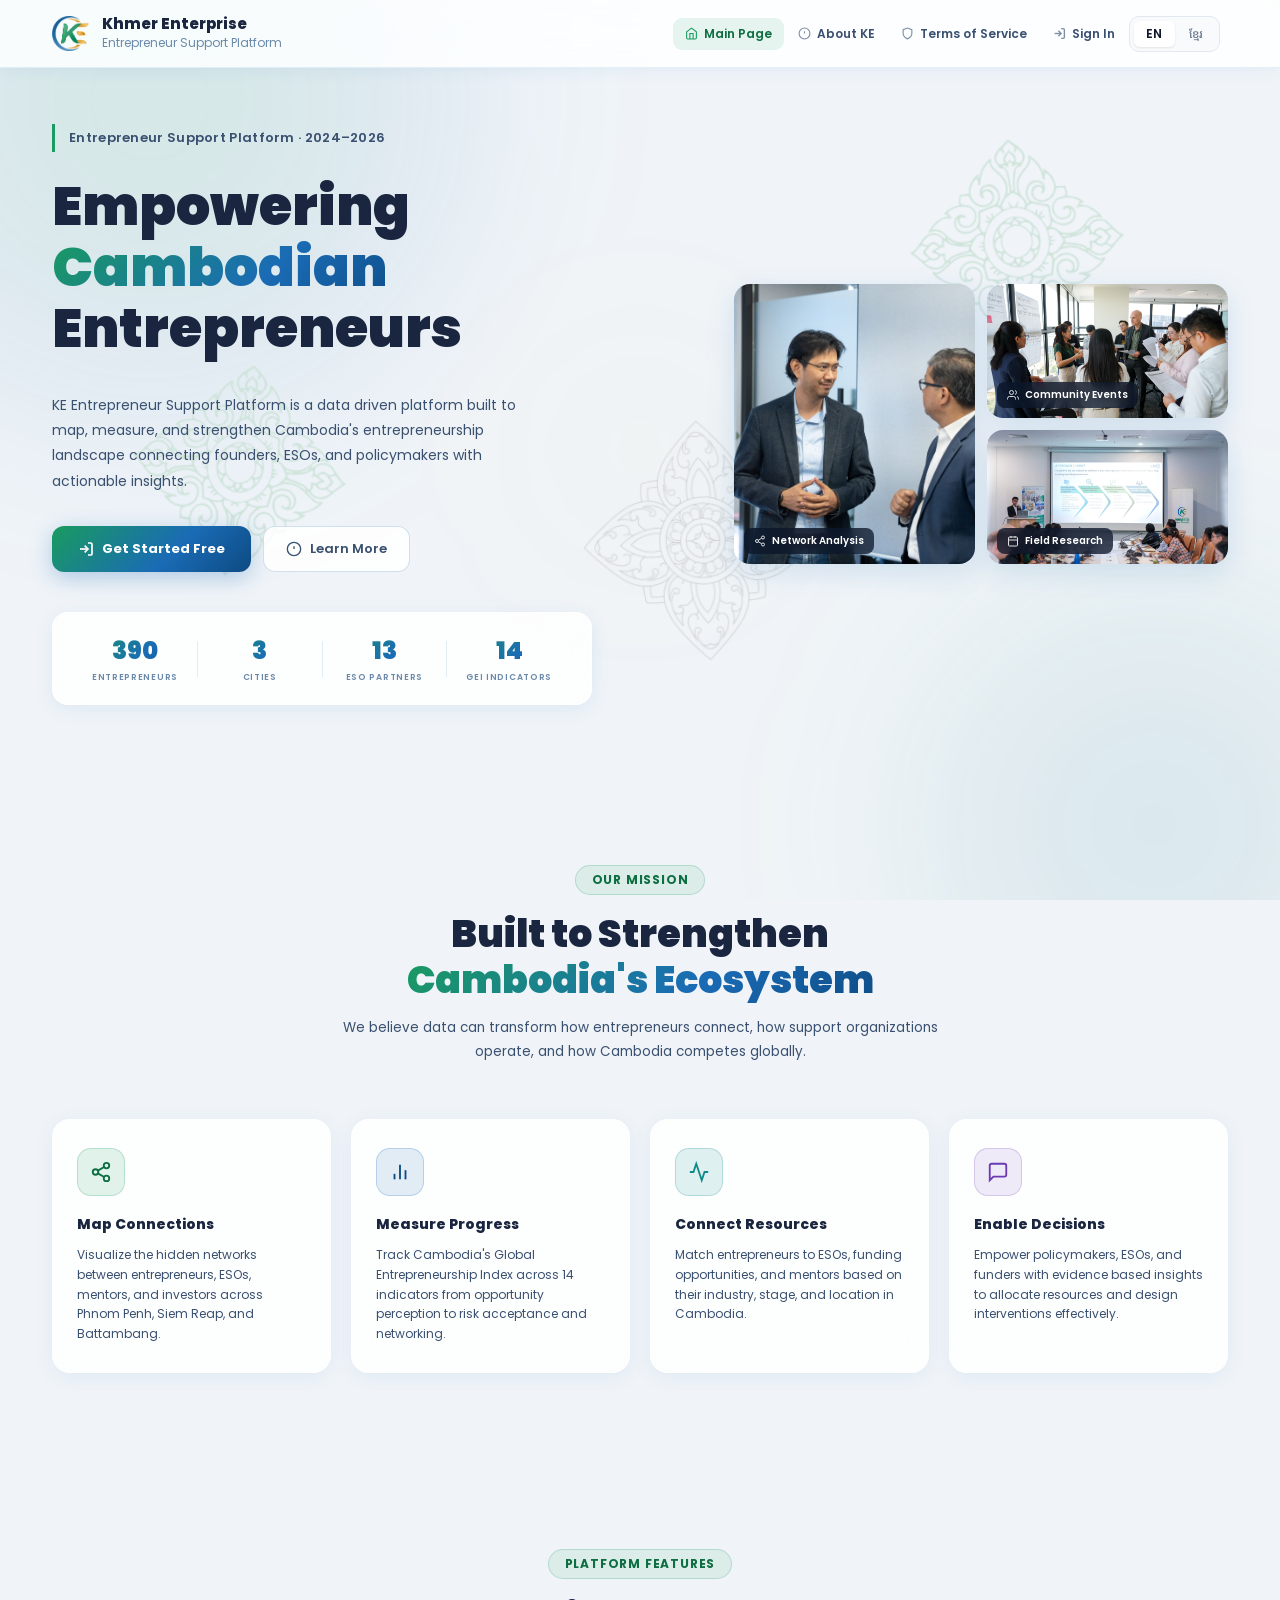
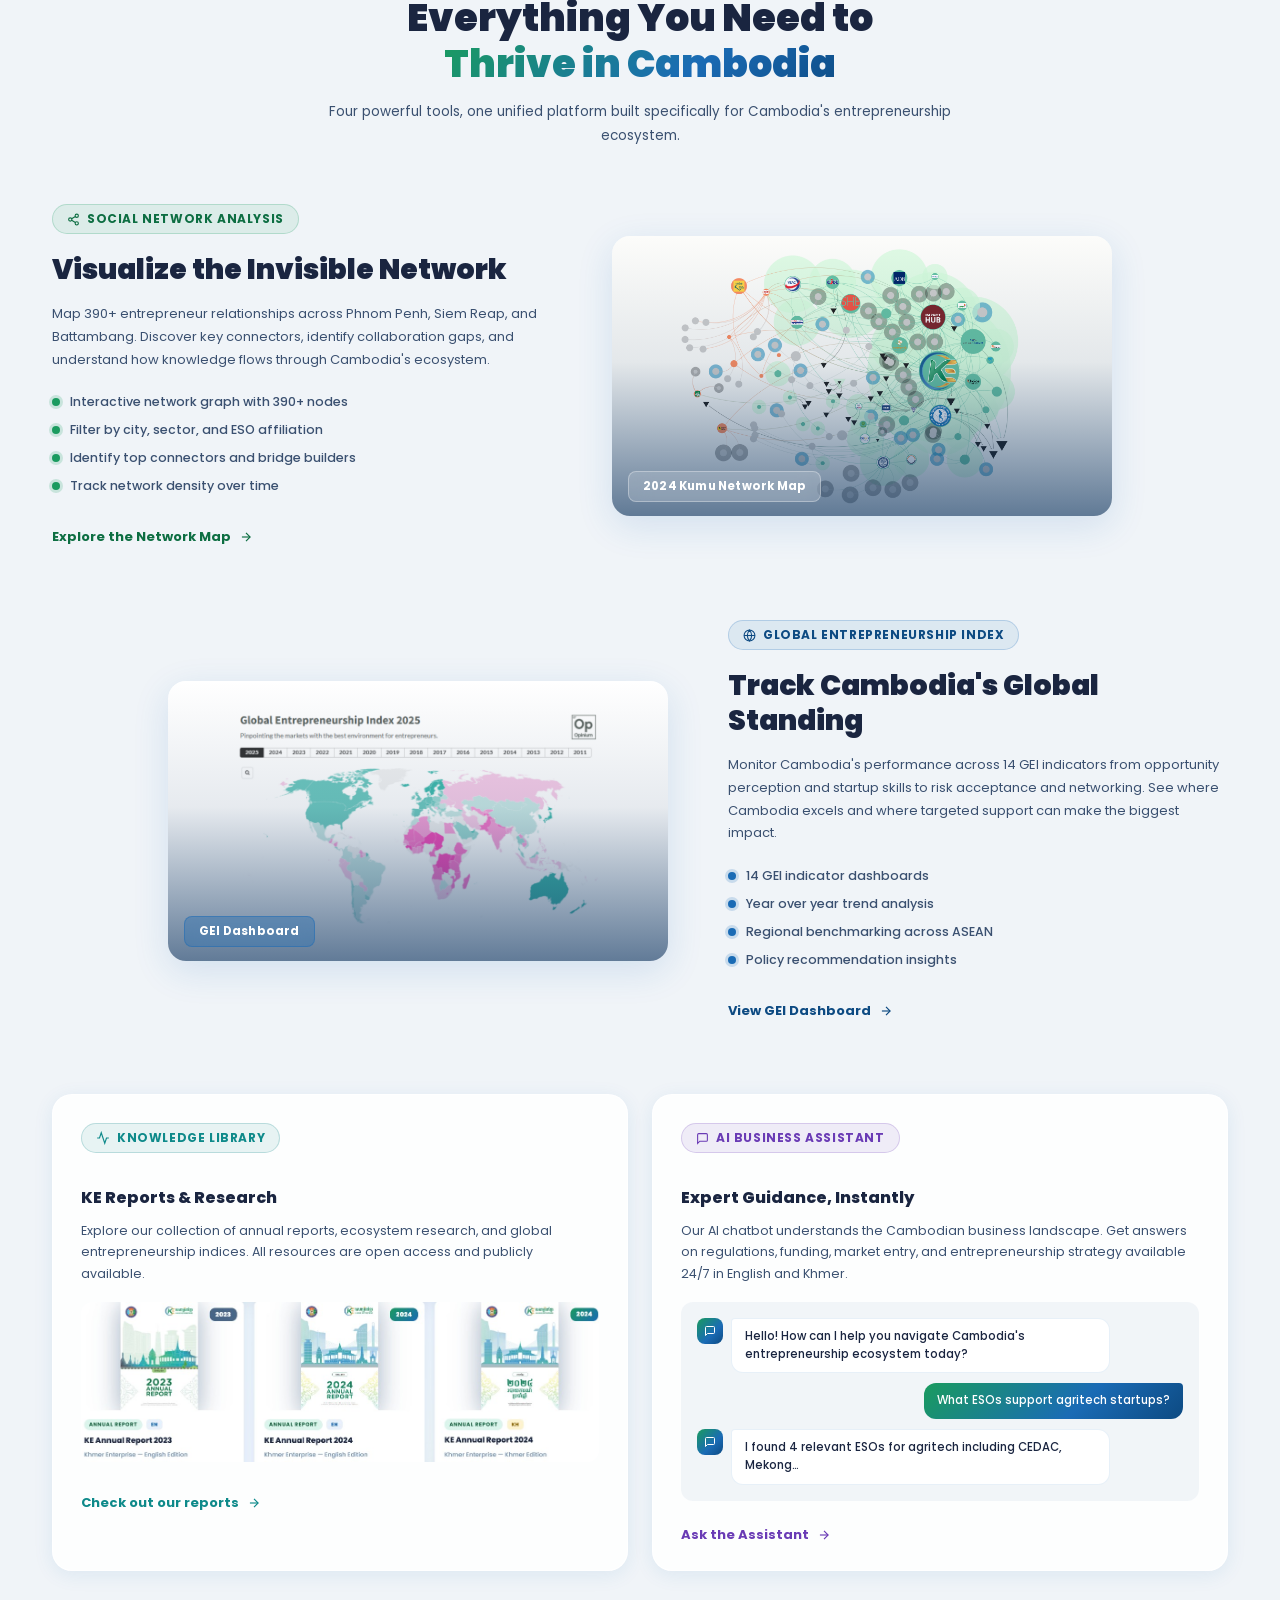
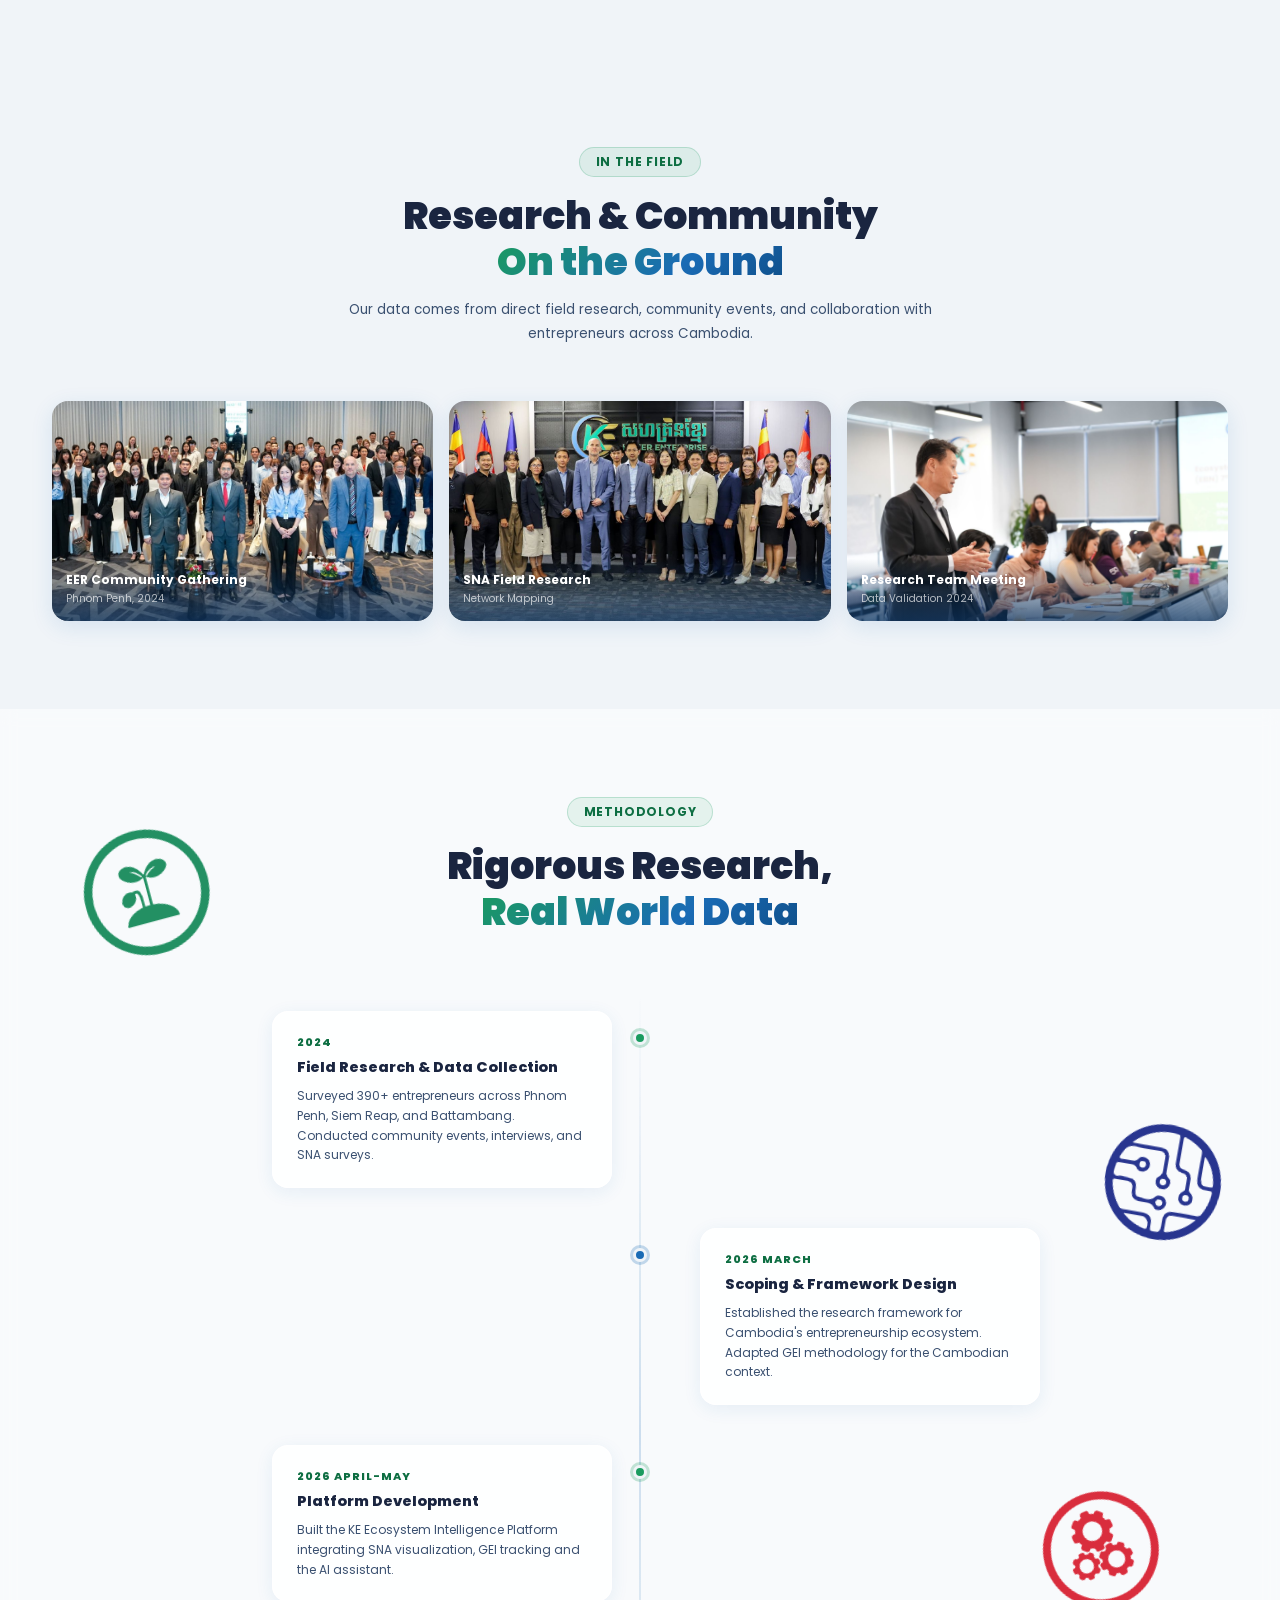
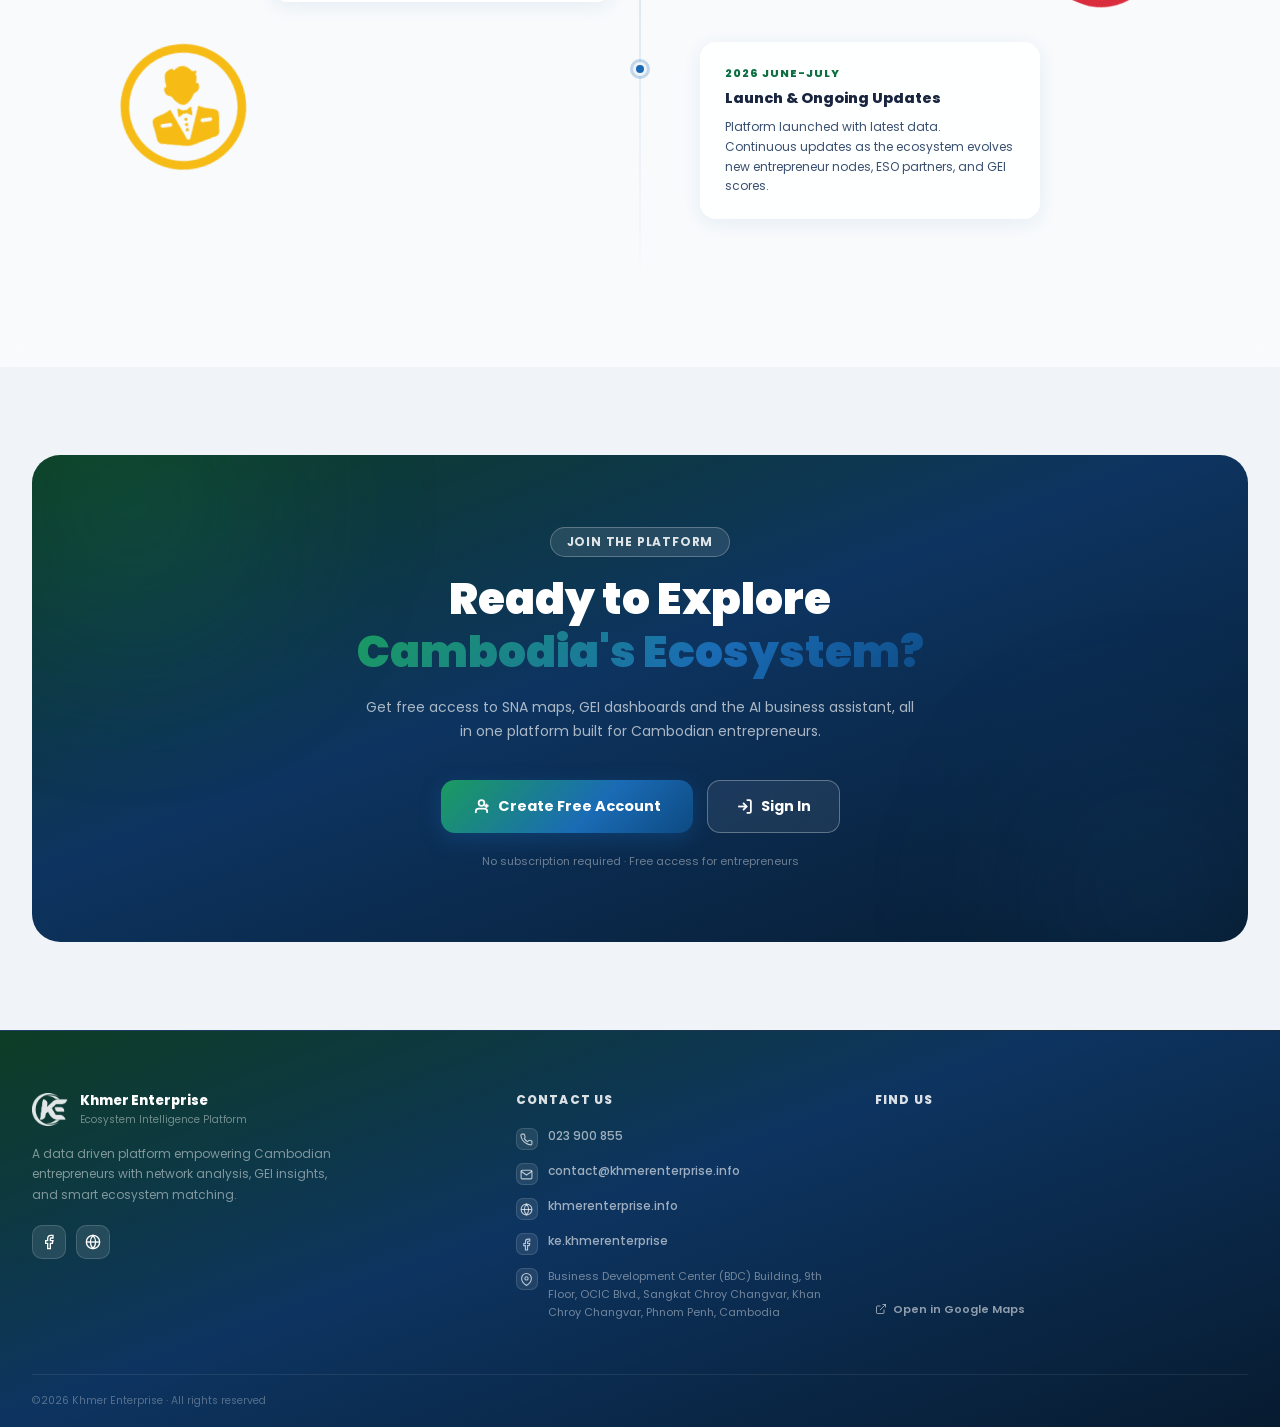
==== commit 044b60d3: "so sleepy" ====
--- a/index.html
+++ b/index.html
@@ -41,6 +41,10 @@
       <a href="aboutke.html" class="nav-link">
         <svg xmlns="http://www.w3.org/2000/svg" width="13" height="13" viewBox="0 0 24 24" fill="none" stroke="currentColor" stroke-width="2"><circle cx="12" cy="12" r="10"/><line x1="12" y1="8" x2="12" y2="12"/><line x1="12" y1="16" x2="12.01" y2="16"/></svg>
         <span lang-key="nav.about">About KE</span>
+      </a>
+      <a href="term.html" class="nav-link">
+        <svg xmlns="http://www.w3.org/2000/svg" width="13" height="13" viewBox="0 0 24 24" fill="none" stroke="currentColor" stroke-width="2"><path d="M12 22s8-4 8-10V5l-8-3-8 3v7c0 6 8 10 8 10z"/></svg>
+        <span lang-key="nav.terms">Terms of Service</span>
       </a>
       <a href="login.html" class="nav-link">
         <svg xmlns="http://www.w3.org/2000/svg" width="13" height="13" viewBox="0 0 24 24" fill="none" stroke="currentColor" stroke-width="2.5"><path d="M15 3h4a2 2 0 0 1 2 2v14a2 2 0 0 1-2 2h-4"/><polyline points="10 17 15 12 10 7"/><line x1="15" y1="12" x2="3" y2="12"/></svg>
